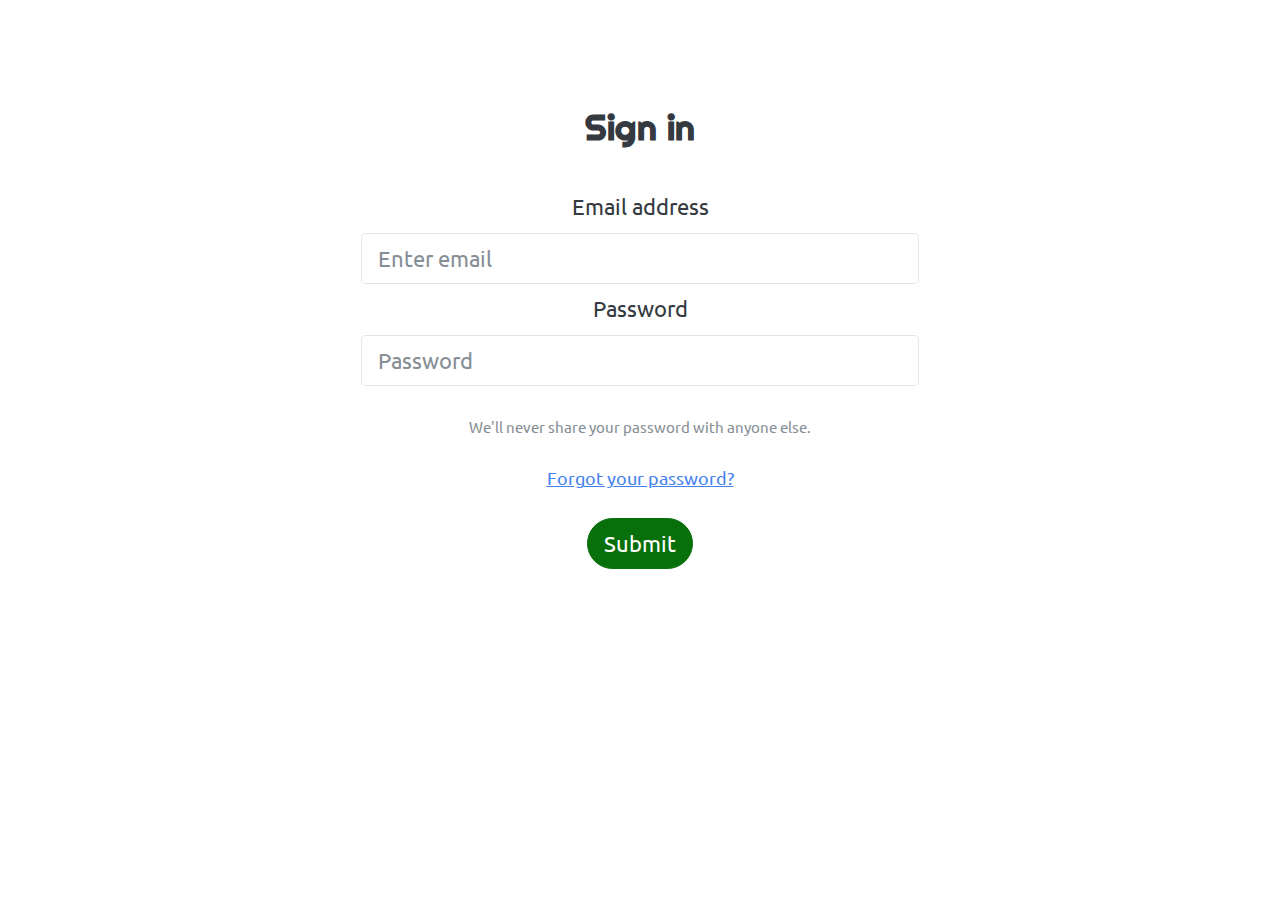
==== authentification_form.html @ 0c86113e "Adding fons & auth" ====
<!DOCTYPE html>
<html lang="en">
<head>
    <meta charset="UTF-8">
    <meta http-equiv="X-UA-Compatible" content="IE=edge">
    <meta name="viewport" content="width=device-width, initial-scale=1.0">
    <link rel="stylesheet" href="style.css">
    <link href="https://fonts.googleapis.com/css2?family=Righteous&family=Ubuntu:ital,wght@0,300;0,400;0,500;0,700;1,300;1,400;1,500;1,700&display=swap" rel="stylesheet">
    <title>Authentification form</title>
</head>
<body>
    <div class="container h-100 text-center">
        <form class="w-50 mx-auto"><br><br><br><br>
        <h2>Sign in</h2><br>
          <fieldset>
            <div class="form-group">
              <label for="exampleInputEmail1" class="form-control-lg">Email address</label>
              <input type="email" class="form-control form-control-lg" id="exampleInputEmail1" aria-describedby="emailHelp" placeholder="Enter email">
            </div>
            <div class="form-group">
              <label for="exampleInputPassword1" class="form-control-lg">Password</label>
              <input type="password" class="form-control form-control-lg" id="exampleInputPassword1" placeholder="Password">
            </br>
              <small id="emailHelp" class="form-text text-muted">We'll never share your password with anyone else.</small>
            </div>
        </br>
            <div class="form-group">
              <a href="#!">Forgot your password?</a>
            </div>
        </br>
            <div class="form-group">
            <button type="submit" class="btn btn-success btn-lg">Submit</button>
            </div>
          </fieldset>
        </form>
      </div>
      <script src="https://code.jquery.com/jquery-3.5.1.slim.min.js" integrity="sha384-DfXdz2htPH0lsSSs5nCTpuj/zy4C+OGpamoFVy38MVBnE+IbbVYUew+OrCXaRkfj" crossorigin="anonymous"></script>
      <script src="https://cdn.jsdelivr.net/npm/bootstrap@4.5.3/dist/js/bootstrap.bundle.min.js" integrity="sha384-ho+j7jyWK8fNQe+A12Hb8AhRq26LrZ/JpcUGGOn+Y7RsweNrtN/tE3MoK7ZeZDyx" crossorigin="anonymous"></script>  
</body>
</html>
---- style.css ----
/* Missing : navbar-light + collapse + nav-navbar + mr-auto +  */

/************************/
/* 	    COULEURS        */
/************************/

.primary {
	background-color: #ffc914;
}

.text-primary {
  color: #ffc914;	
}

.secondary {
	background-color: #227C9D;
}

.text-secondary {
  color: #227C9D;	
}

.darkest {
	background-color: #121420;
}

.text-darkest {
  color: #121420;	
}

.dark {
	background-color: #1b2432;
}

.text-dark {
  color: #1b2432;	
}

.light {
	background-color: #c1a5a9;
}

.text-light {
  color: #c1a5a9;	
}


  /* ************************* NAVBAR *****************************/
/*!
 * Bootswatch v5.0.1
 * Homepage: https://bootswatch.com
 * Copyright 2012-2021 Thomas Park
 * Licensed under MIT
 * Based on Bootstrap
*/
/*!
 * Bootstrap v5.0.1 (https://getbootstrap.com/)
 * Copyright 2011-2021 The Bootstrap Authors
 * Copyright 2011-2021 Twitter, Inc.
 * Licensed under MIT (https://github.com/twbs/bootstrap/blob/main/LICENSE)
 */
 :root {
    --bs-blue: #4582ec;
    --bs-indigo: #6610f2;
    --bs-purple: #6f42c1;
    --bs-pink: #e83e8c;
    --bs-red: #d9534f;
    --bs-orange: #fd7e14;
    --bs-yellow: #f0ad4e;
    --bs-green: #02b875;
    --bs-teal: #20c997;
    --bs-cyan: #17a2b8;
    --bs-white: #fff;
    --bs-gray: #868e96;
    --bs-gray-dark: #343a40;
    --bs-primary: #4582ec;
    --bs-secondary: #adb5bd;
    --bs-success: #02b875;
    --bs-info: #17a2b8;
    --bs-warning: #f0ad4e;
    --bs-danger: #d9534f;
    --bs-light: #f8f9fa;
    --bs-dark: #343a40;
    --bs-font-sans-serif: -apple-system, BlinkMacSystemFont, "Segoe UI", Roboto, "Helvetica Neue", Arial, "Noto Sans", sans-serif, "Apple Color Emoji", "Segoe UI Emoji", "Segoe UI Symbol", "Noto Color Emoji";
    --bs-font-monospace: SFMono-Regular, Menlo, Monaco, Consolas, "Liberation Mono", "Courier New", monospace;
    --bs-gradient: linear-gradient(180deg, rgba(255, 255, 255, 0.15), rgba(255, 255, 255, 0));
  }
  
  *,
  *::before,
  *::after {
    box-sizing: border-box;
  }
  
  @media (prefers-reduced-motion: no-preference) {
    :root {
      scroll-behavior: smooth;
    }
  }
  
  body {
    margin: 0;
    font-family: 'Ubuntu', sans-serif;
    font-size: 1.1rem;
    font-weight: 400;
    line-height: 1.5;
    color: #343a40;
    background-color: #fff;
    -webkit-text-size-adjust: 100%;
    -webkit-tap-highlight-color: rgba(0, 0, 0, 0);
  }
  
  hr {
    margin: 1rem 0;
    color: inherit;
    background-color: currentColor;
    border: 0;
    opacity: 0.25;
  }
  
  hr:not([size]) {
    height: 1px;
  }
  
  h1, .h1, h2, .h2, h3, .h3, h4, .h4, h5, .h5, h6, .h6 {
    font-family: 'Righteous', cursive;
    margin-top: 0;
    margin-bottom: 0.5rem;
    font-weight: 700;
    line-height: 1.2;
  }
  
  h1, .h1 {
    font-family: 'Righteous', cursive;
    font-size: calc(1.4rem + 1.8vw);
  }
  
  @media (min-width: 1200px) {
    h1, .h1 {
      font-family: 'Righteous', cursive;
      font-size: 2.75rem;
    }
  }
  
  h2, .h2 {
    font-family: 'Righteous', cursive;
    font-size: calc(1.345rem + 1.14vw);
  }
  
  @media (min-width: 1200px) {
    h2, .h2 {
      font-family: 'Righteous', cursive;
      font-size: 2.2rem;
    }
  }
  
  h3, .h3 {
    font-family: 'Righteous', cursive;
    font-size: calc(1.3175rem + 0.81vw);
  }
  
  @media (min-width: 1200px) {
    h3, .h3 {
      font-family: 'Righteous', cursive;
      font-size: 1.925rem;
    }
  }
  
  h4, .h4 {
    font-family: 'Righteous', cursive;  
    font-size: calc(1.29rem + 0.48vw);
  }
  
  @media (min-width: 1200px) {
    h4, .h4 {
      font-family: 'Righteous', cursive;  
      font-size: 1.65rem;
    }
  }
  
  h5, .h5 {
    font-family: 'Righteous', cursive;
    font-size: calc(1.2625rem + 0.15vw);
  }
  
  @media (min-width: 1200px) {
    h5, .h5 {
      font-family: 'Righteous', cursive;
      font-size: 1.375rem;
    }
  }
  
  h6, .h6 {
    font-family: 'Righteous', cursive;
    font-size: 1.1rem;
  }
  
  p {
    margin-top: 0;
    margin-bottom: 1rem;
  }
  
  abbr[title],
  abbr[data-bs-original-title] {
    -webkit-text-decoration: underline dotted;
    text-decoration: underline dotted;
    cursor: help;
    -webkit-text-decoration-skip-ink: none;
    text-decoration-skip-ink: none;
  }
  
  address {
    margin-bottom: 1rem;
    font-style: normal;
    line-height: inherit;
  }
  
  ol,
  ul {
    padding-left: 2rem;
  }
  
  ol,
  ul,
  dl {
    margin-top: 0;
    margin-bottom: 1rem;
  }
  
  ol ol,
  ul ul,
  ol ul,
  ul ol {
    margin-bottom: 0;
  }
  
  dt {
    font-weight: 700;
  }
  
  dd {
    margin-bottom: .5rem;
    margin-left: 0;
  }
  
  blockquote {
    margin: 0 0 1rem;
  }
  
  b,
  strong {
    font-weight: bolder;
  }
  
  small, .small {
    font-size: 0.875em;
  }
  
  mark, .mark {
    padding: 0.2em;
    background-color: #fcf8e3;
  }
  
  sub,
  sup {
    position: relative;
    font-size: 0.75em;
    line-height: 0;
    vertical-align: baseline;
  }
  
  sub {
    bottom: -.25em;
  }
  
  sup {
    top: -.5em;
  }
  
  a {
    color: #4582ec;
    text-decoration: underline;
  }
  
  a:hover {
    color: #3768bd;
  }
  
  a:not([href]):not([class]), a:not([href]):not([class]):hover {
    color: inherit;
    text-decoration: none;
  }
  
  pre,
  code,
  kbd,
  samp {
    font-family: 'Ubuntu', sans-serif;
    font-size: 1em;
    direction: ltr /* rtl:ignore */;
    unicode-bidi: bidi-override;
  }
  
  pre {
    display: block;
    margin-top: 0;
    margin-bottom: 1rem;
    overflow: auto;
    font-size: 0.875em;
  }
  
  pre code {
    font-size: inherit;
    color: inherit;
    word-break: normal;
  }
  
  code {
    font-size: 0.875em;
    color: #e83e8c;
    word-wrap: break-word;
  }
  
  a > code {
    color: inherit;
  }
  
  kbd {
    padding: 0.2rem 0.4rem;
    font-size: 0.875em;
    color: #fff;
    background-color: #212529;
    border-radius: 0.2rem;
  }
  
  kbd kbd {
    padding: 0;
    font-size: 1em;
    font-weight: 700;
  }
  
  figure {
    margin: 0 0 1rem;
  }
  
  img,
  svg {
    vertical-align: middle;
  }
  
  table {
    caption-side: bottom;
    border-collapse: collapse;
  }
  
  caption {
    padding-top: 0.5rem;
    padding-bottom: 0.5rem;
    color: #868e96;
    text-align: left;
  }
  
  th {
    text-align: inherit;
    text-align: -webkit-match-parent;
  }
  
  thead,
  tbody,
  tfoot,
  tr,
  td,
  th {
    border-color: inherit;
    border-style: solid;
    border-width: 0;
  }
  
  label {
    display: inline-block;
  }
  
  button {
    border-radius: 0;
  }
  
  button:focus:not(:focus-visible) {
    outline: 0;
  }
  
  input,
  button,
  select,
  optgroup,
  textarea {
    margin: 0;
    font-family: inherit;
    font-size: inherit;
    line-height: inherit;
  }
  
  button,
  select {
    text-transform: none;
  }
  
  [role="button"] {
    cursor: pointer;
  }
  
  select {
    word-wrap: normal;
  }
  
  select:disabled {
    opacity: 1;
  }
  
  [list]::-webkit-calendar-picker-indicator {
    display: none;
  }
  
  button,
  [type="button"],
  [type="reset"],
  [type="submit"] {
    -webkit-appearance: button;
  }
  
  button:not(:disabled),
  [type="button"]:not(:disabled),
  [type="reset"]:not(:disabled),
  [type="submit"]:not(:disabled) {
    cursor: pointer;
  }
  
  ::-moz-focus-inner {
    padding: 0;
    border-style: none;
  }
  
  textarea {
    resize: vertical;
  }
  
  fieldset {
    min-width: 0;
    padding: 0;
    margin: 0;
    border: 0;
  }
  
  legend {
    float: left;
    width: 100%;
    padding: 0;
    margin-bottom: 0.5rem;
    font-size: calc(1.275rem + 0.3vw);
    line-height: inherit;
  }
  
  @media (min-width: 1200px) {
    legend {
      font-size: 1.5rem;
    }
  }
  
  legend + * {
    clear: left;
  }
  
  ::-webkit-datetime-edit-fields-wrapper,
  ::-webkit-datetime-edit-text,
  ::-webkit-datetime-edit-minute,
  ::-webkit-datetime-edit-hour-field,
  ::-webkit-datetime-edit-day-field,
  ::-webkit-datetime-edit-month-field,
  ::-webkit-datetime-edit-year-field {
    padding: 0;
  }
  
  ::-webkit-inner-spin-button {
    height: auto;
  }
  
  [type="search"] {
    outline-offset: -2px;
    -webkit-appearance: textfield;
  }
  
  /* rtl:raw:
  [type="tel"],
  [type="url"],
  [type="email"],
  [type="number"] {
    direction: ltr;
  }
  */
  ::-webkit-search-decoration {
    -webkit-appearance: none;
  }
  
  ::-webkit-color-swatch-wrapper {
    padding: 0;
  }
  
  ::file-selector-button {
    font: inherit;
  }
  
  ::-webkit-file-upload-button {
    font: inherit;
    -webkit-appearance: button;
  }
  
  output {
    display: inline-block;
  }
  
  iframe {
    border: 0;
  }
  
  summary {
    display: list-item;
    cursor: pointer;
  }
  
  progress {
    vertical-align: baseline;
  }
  
  [hidden] {
    display: none !important;
  }
  
  .lead {
    font-size: calc(1.2625rem + 0.15vw);
    font-weight: 300;
  }
  
  @media (min-width: 1200px) {
    .lead {
      font-size: 1.375rem;
    }
  }
  
  .display-1 {
    font-size: calc(1.625rem + 4.5vw);
    font-weight: 300;
    line-height: 1.2;
  }
  
  @media (min-width: 1200px) {
    .display-1 {
      font-size: 5rem;
    }
  }
  
  .display-2 {
    font-size: calc(1.575rem + 3.9vw);
    font-weight: 300;
    line-height: 1.2;
  }
  
  @media (min-width: 1200px) {
    .display-2 {
      font-size: 4.5rem;
    }
  }
  
  .display-3 {
    font-size: calc(1.525rem + 3.3vw);
    font-weight: 300;
    line-height: 1.2;
  }
  
  @media (min-width: 1200px) {
    .display-3 {
      font-size: 4rem;
    }
  }
  
  .display-4 {
    font-size: calc(1.475rem + 2.7vw);
    font-weight: 300;
    line-height: 1.2;
  }
  
  @media (min-width: 1200px) {
    .display-4 {
      font-size: 3.5rem;
    }
  }
  
  .display-5 {
    font-size: calc(1.425rem + 2.1vw);
    font-weight: 300;
    line-height: 1.2;
  }
  
  @media (min-width: 1200px) {
    .display-5 {
      font-size: 3rem;
    }
  }
  
  .display-6 {
    font-size: calc(1.375rem + 1.5vw);
    font-weight: 300;
    line-height: 1.2;
  }
  
  @media (min-width: 1200px) {
    .display-6 {
      font-size: 2.5rem;
    }
  }
  
  .list-unstyled {
    padding-left: 0;
    list-style: none;
  }
  
  .list-inline {
    padding-left: 0;
    list-style: none;
  }
  
  .list-inline-item {
    display: inline-block;
  }
  
  .list-inline-item:not(:last-child) {
    margin-right: 0.5rem;
  }
  
  .initialism {
    font-size: 0.875em;
    text-transform: uppercase;
  }
  
  .blockquote {
    margin-bottom: 1rem;
    font-size: calc(1.2625rem + 0.15vw);
  }
  
  @media (min-width: 1200px) {
    .blockquote {
      font-size: 1.375rem;
    }
  }
  
  .blockquote > :last-child {
    margin-bottom: 0;
  }
  
  .blockquote-footer {
    margin-top: -1rem;
    margin-bottom: 1rem;
    font-size: 0.875em;
    color: #868e96;
  }
  
  .blockquote-footer::before {
    content: "\2014\00A0";
  }
  
  .img-fluid {
    max-width: 100%;
    height: auto;
  }
  
  .img-thumbnail {
    padding: 0.25rem;
    background-color: #fff;
    border: 1px solid #ddd;
    border-radius: 0.25rem;
    max-width: 100%;
    height: auto;
  }
  
  .figure {
    display: inline-block;
  }
  
  .figure-img {
    margin-bottom: 0.5rem;
    line-height: 1;
  }
  
  .figure-caption {
    font-size: 0.875em;
    color: #868e96;
  }
  
  .container,
  .container-fluid,
  .container-sm,
  .container-md,
  .container-lg,
  .container-xl,
  .container-xxl {
    width: 100%;
    padding-right: var(--bs-gutter-x, 0.75rem);
    padding-left: var(--bs-gutter-x, 0.75rem);
    margin-right: auto;
    margin-left: auto;
  }
  
  @media (min-width: 576px) {
    .container, .container-sm {
      max-width: 540px;
    }
  }
  
  @media (min-width: 768px) {
    .container, .container-sm, .container-md {
      max-width: 720px;
    }
  }
  
  @media (min-width: 992px) {
    .container, .container-sm, .container-md, .container-lg {
      max-width: 960px;
    }
  }
  
  @media (min-width: 1200px) {
    .container, .container-sm, .container-md, .container-lg, .container-xl {
      max-width: 1140px;
    }
  }
  
  @media (min-width: 1400px) {
    .container, .container-sm, .container-md, .container-lg, .container-xl, .container-xxl {
      max-width: 1320px;
    }
  }
  
  .row {
    --bs-gutter-x: 1.5rem;
    --bs-gutter-y: 0;
    display: -ms-flexbox;
    display: flex;
    -ms-flex-wrap: wrap;
    flex-wrap: wrap;
    margin-top: calc(var(--bs-gutter-y) * -1);
    margin-right: calc(var(--bs-gutter-x) / -2);
    margin-left: calc(var(--bs-gutter-x) / -2);
  }
  
  .row > * {
    -ms-flex-negative: 0;
    flex-shrink: 0;
    width: 100%;
    max-width: 100%;
    padding-right: calc(var(--bs-gutter-x) / 2);
    padding-left: calc(var(--bs-gutter-x) / 2);
    margin-top: var(--bs-gutter-y);
  }
  
  .col {
    -ms-flex: 1 0 0%;
    flex: 1 0 0%;
  }
  
  .row-cols-auto > * {
    -ms-flex: 0 0 auto;
    flex: 0 0 auto;
    width: auto;
  }
  
  .row-cols-1 > * {
    -ms-flex: 0 0 auto;
    flex: 0 0 auto;
    width: 100%;
  }
  
  .row-cols-2 > * {
    -ms-flex: 0 0 auto;
    flex: 0 0 auto;
    width: 50%;
  }
  
  .row-cols-3 > * {
    -ms-flex: 0 0 auto;
    flex: 0 0 auto;
    width: 33.333333%;
  }
  
  .row-cols-4 > * {
    -ms-flex: 0 0 auto;
    flex: 0 0 auto;
    width: 25%;
  }
  
  .row-cols-5 > * {
    -ms-flex: 0 0 auto;
    flex: 0 0 auto;
    width: 20%;
  }
  
  .row-cols-6 > * {
    -ms-flex: 0 0 auto;
    flex: 0 0 auto;
    width: 16.666667%;
  }
  
  .col-auto {
    -ms-flex: 0 0 auto;
    flex: 0 0 auto;
    width: auto;
  }
  
  .col-1 {
    -ms-flex: 0 0 auto;
    flex: 0 0 auto;
    width: 8.333333%;
  }
  
  .col-2 {
    -ms-flex: 0 0 auto;
    flex: 0 0 auto;
    width: 16.666667%;
  }
  
  .col-3 {
    -ms-flex: 0 0 auto;
    flex: 0 0 auto;
    width: 25%;
  }
  
  .col-4 {
    -ms-flex: 0 0 auto;
    flex: 0 0 auto;
    width: 33.333333%;
  }
  
  .col-5 {
    -ms-flex: 0 0 auto;
    flex: 0 0 auto;
    width: 41.666667%;
  }
  
  .col-6 {
    -ms-flex: 0 0 auto;
    flex: 0 0 auto;
    width: 50%;
  }
  
  .col-7 {
    -ms-flex: 0 0 auto;
    flex: 0 0 auto;
    width: 58.333333%;
  }
  
  .col-8 {
    -ms-flex: 0 0 auto;
    flex: 0 0 auto;
    width: 66.666667%;
  }
  
  .col-9 {
    -ms-flex: 0 0 auto;
    flex: 0 0 auto;
    width: 75%;
  }
  
  .col-10 {
    -ms-flex: 0 0 auto;
    flex: 0 0 auto;
    width: 83.333333%;
  }
  
  .col-11 {
    -ms-flex: 0 0 auto;
    flex: 0 0 auto;
    width: 91.666667%;
  }
  
  .col-12 {
    -ms-flex: 0 0 auto;
    flex: 0 0 auto;
    width: 100%;
  }
  
  .offset-1 {
    margin-left: 8.333333%;
  }
  
  .offset-2 {
    margin-left: 16.666667%;
  }
  
  .offset-3 {
    margin-left: 25%;
  }
  
  .offset-4 {
    margin-left: 33.333333%;
  }
  
  .offset-5 {
    margin-left: 41.666667%;
  }
  
  .offset-6 {
    margin-left: 50%;
  }
  
  .offset-7 {
    margin-left: 58.333333%;
  }
  
  .offset-8 {
    margin-left: 66.666667%;
  }
  
  .offset-9 {
    margin-left: 75%;
  }
  
  .offset-10 {
    margin-left: 83.333333%;
  }
  
  .offset-11 {
    margin-left: 91.666667%;
  }
  
  .g-0,
  .gx-0 {
    --bs-gutter-x: 0;
  }
  
  .g-0,
  .gy-0 {
    --bs-gutter-y: 0;
  }
  
  .g-1,
  .gx-1 {
    --bs-gutter-x: 0.25rem;
  }
  
  .g-1,
  .gy-1 {
    --bs-gutter-y: 0.25rem;
  }
  
  .g-2,
  .gx-2 {
    --bs-gutter-x: 0.5rem;
  }
  
  .g-2,
  .gy-2 {
    --bs-gutter-y: 0.5rem;
  }
  
  .g-3,
  .gx-3 {
    --bs-gutter-x: 1rem;
  }
  
  .g-3,
  .gy-3 {
    --bs-gutter-y: 1rem;
  }
  
  .g-4,
  .gx-4 {
    --bs-gutter-x: 1.5rem;
  }
  
  .g-4,
  .gy-4 {
    --bs-gutter-y: 1.5rem;
  }
  
  .g-5,
  .gx-5 {
    --bs-gutter-x: 3rem;
  }
  
  .g-5,
  .gy-5 {
    --bs-gutter-y: 3rem;
  }
  
  @media (min-width: 576px) {
    .col-sm {
      -ms-flex: 1 0 0%;
      flex: 1 0 0%;
    }
    .row-cols-sm-auto > * {
      -ms-flex: 0 0 auto;
      flex: 0 0 auto;
      width: auto;
    }
    .row-cols-sm-1 > * {
      -ms-flex: 0 0 auto;
      flex: 0 0 auto;
      width: 100%;
    }
    .row-cols-sm-2 > * {
      -ms-flex: 0 0 auto;
      flex: 0 0 auto;
      width: 50%;
    }
    .row-cols-sm-3 > * {
      -ms-flex: 0 0 auto;
      flex: 0 0 auto;
      width: 33.333333%;
    }
    .row-cols-sm-4 > * {
      -ms-flex: 0 0 auto;
      flex: 0 0 auto;
      width: 25%;
    }
    .row-cols-sm-5 > * {
      -ms-flex: 0 0 auto;
      flex: 0 0 auto;
      width: 20%;
    }
    .row-cols-sm-6 > * {
      -ms-flex: 0 0 auto;
      flex: 0 0 auto;
      width: 16.666667%;
    }
    .col-sm-auto {
      -ms-flex: 0 0 auto;
      flex: 0 0 auto;
      width: auto;
    }
    .col-sm-1 {
      -ms-flex: 0 0 auto;
      flex: 0 0 auto;
      width: 8.333333%;
    }
    .col-sm-2 {
      -ms-flex: 0 0 auto;
      flex: 0 0 auto;
      width: 16.666667%;
    }
    .col-sm-3 {
      -ms-flex: 0 0 auto;
      flex: 0 0 auto;
      width: 25%;
    }
    .col-sm-4 {
      -ms-flex: 0 0 auto;
      flex: 0 0 auto;
      width: 33.333333%;
    }
    .col-sm-5 {
      -ms-flex: 0 0 auto;
      flex: 0 0 auto;
      width: 41.666667%;
    }
    .col-sm-6 {
      -ms-flex: 0 0 auto;
      flex: 0 0 auto;
      width: 50%;
    }
    .col-sm-7 {
      -ms-flex: 0 0 auto;
      flex: 0 0 auto;
      width: 58.333333%;
    }
    .col-sm-8 {
      -ms-flex: 0 0 auto;
      flex: 0 0 auto;
      width: 66.666667%;
    }
    .col-sm-9 {
      -ms-flex: 0 0 auto;
      flex: 0 0 auto;
      width: 75%;
    }
    .col-sm-10 {
      -ms-flex: 0 0 auto;
      flex: 0 0 auto;
      width: 83.333333%;
    }
    .col-sm-11 {
      -ms-flex: 0 0 auto;
      flex: 0 0 auto;
      width: 91.666667%;
    }
    .col-sm-12 {
      -ms-flex: 0 0 auto;
      flex: 0 0 auto;
      width: 100%;
    }
    .offset-sm-0 {
      margin-left: 0;
    }
    .offset-sm-1 {
      margin-left: 8.333333%;
    }
    .offset-sm-2 {
      margin-left: 16.666667%;
    }
    .offset-sm-3 {
      margin-left: 25%;
    }
    .offset-sm-4 {
      margin-left: 33.333333%;
    }
    .offset-sm-5 {
      margin-left: 41.666667%;
    }
    .offset-sm-6 {
      margin-left: 50%;
    }
    .offset-sm-7 {
      margin-left: 58.333333%;
    }
    .offset-sm-8 {
      margin-left: 66.666667%;
    }
    .offset-sm-9 {
      margin-left: 75%;
    }
    .offset-sm-10 {
      margin-left: 83.333333%;
    }
    .offset-sm-11 {
      margin-left: 91.666667%;
    }
    .g-sm-0,
    .gx-sm-0 {
      --bs-gutter-x: 0;
    }
    .g-sm-0,
    .gy-sm-0 {
      --bs-gutter-y: 0;
    }
    .g-sm-1,
    .gx-sm-1 {
      --bs-gutter-x: 0.25rem;
    }
    .g-sm-1,
    .gy-sm-1 {
      --bs-gutter-y: 0.25rem;
    }
    .g-sm-2,
    .gx-sm-2 {
      --bs-gutter-x: 0.5rem;
    }
    .g-sm-2,
    .gy-sm-2 {
      --bs-gutter-y: 0.5rem;
    }
    .g-sm-3,
    .gx-sm-3 {
      --bs-gutter-x: 1rem;
    }
    .g-sm-3,
    .gy-sm-3 {
      --bs-gutter-y: 1rem;
    }
    .g-sm-4,
    .gx-sm-4 {
      --bs-gutter-x: 1.5rem;
    }
    .g-sm-4,
    .gy-sm-4 {
      --bs-gutter-y: 1.5rem;
    }
    .g-sm-5,
    .gx-sm-5 {
      --bs-gutter-x: 3rem;
    }
    .g-sm-5,
    .gy-sm-5 {
      --bs-gutter-y: 3rem;
    }
  }
  
  @media (min-width: 768px) {
    .col-md {
      -ms-flex: 1 0 0%;
      flex: 1 0 0%;
    }
    .row-cols-md-auto > * {
      -ms-flex: 0 0 auto;
      flex: 0 0 auto;
      width: auto;
    }
    .row-cols-md-1 > * {
      -ms-flex: 0 0 auto;
      flex: 0 0 auto;
      width: 100%;
    }
    .row-cols-md-2 > * {
      -ms-flex: 0 0 auto;
      flex: 0 0 auto;
      width: 50%;
    }
    .row-cols-md-3 > * {
      -ms-flex: 0 0 auto;
      flex: 0 0 auto;
      width: 33.333333%;
    }
    .row-cols-md-4 > * {
      -ms-flex: 0 0 auto;
      flex: 0 0 auto;
      width: 25%;
    }
    .row-cols-md-5 > * {
      -ms-flex: 0 0 auto;
      flex: 0 0 auto;
      width: 20%;
    }
    .row-cols-md-6 > * {
      -ms-flex: 0 0 auto;
      flex: 0 0 auto;
      width: 16.666667%;
    }
    .col-md-auto {
      -ms-flex: 0 0 auto;
      flex: 0 0 auto;
      width: auto;
    }
    .col-md-1 {
      -ms-flex: 0 0 auto;
      flex: 0 0 auto;
      width: 8.333333%;
    }
    .col-md-2 {
      -ms-flex: 0 0 auto;
      flex: 0 0 auto;
      width: 16.666667%;
    }
    .col-md-3 {
      -ms-flex: 0 0 auto;
      flex: 0 0 auto;
      width: 25%;
    }
    .col-md-4 {
      -ms-flex: 0 0 auto;
      flex: 0 0 auto;
      width: 33.333333%;
    }
    .col-md-5 {
      -ms-flex: 0 0 auto;
      flex: 0 0 auto;
      width: 41.666667%;
    }
    .col-md-6 {
      -ms-flex: 0 0 auto;
      flex: 0 0 auto;
      width: 50%;
    }
    .col-md-7 {
      -ms-flex: 0 0 auto;
      flex: 0 0 auto;
      width: 58.333333%;
    }
    .col-md-8 {
      -ms-flex: 0 0 auto;
      flex: 0 0 auto;
      width: 66.666667%;
    }
    .col-md-9 {
      -ms-flex: 0 0 auto;
      flex: 0 0 auto;
      width: 75%;
    }
    .col-md-10 {
      -ms-flex: 0 0 auto;
      flex: 0 0 auto;
      width: 83.333333%;
    }
    .col-md-11 {
      -ms-flex: 0 0 auto;
      flex: 0 0 auto;
      width: 91.666667%;
    }
    .col-md-12 {
      -ms-flex: 0 0 auto;
      flex: 0 0 auto;
      width: 100%;
    }
    .offset-md-0 {
      margin-left: 0;
    }
    .offset-md-1 {
      margin-left: 8.333333%;
    }
    .offset-md-2 {
      margin-left: 16.666667%;
    }
    .offset-md-3 {
      margin-left: 25%;
    }
    .offset-md-4 {
      margin-left: 33.333333%;
    }
    .offset-md-5 {
      margin-left: 41.666667%;
    }
    .offset-md-6 {
      margin-left: 50%;
    }
    .offset-md-7 {
      margin-left: 58.333333%;
    }
    .offset-md-8 {
      margin-left: 66.666667%;
    }
    .offset-md-9 {
      margin-left: 75%;
    }
    .offset-md-10 {
      margin-left: 83.333333%;
    }
    .offset-md-11 {
      margin-left: 91.666667%;
    }
    .g-md-0,
    .gx-md-0 {
      --bs-gutter-x: 0;
    }
    .g-md-0,
    .gy-md-0 {
      --bs-gutter-y: 0;
    }
    .g-md-1,
    .gx-md-1 {
      --bs-gutter-x: 0.25rem;
    }
    .g-md-1,
    .gy-md-1 {
      --bs-gutter-y: 0.25rem;
    }
    .g-md-2,
    .gx-md-2 {
      --bs-gutter-x: 0.5rem;
    }
    .g-md-2,
    .gy-md-2 {
      --bs-gutter-y: 0.5rem;
    }
    .g-md-3,
    .gx-md-3 {
      --bs-gutter-x: 1rem;
    }
    .g-md-3,
    .gy-md-3 {
      --bs-gutter-y: 1rem;
    }
    .g-md-4,
    .gx-md-4 {
      --bs-gutter-x: 1.5rem;
    }
    .g-md-4,
    .gy-md-4 {
      --bs-gutter-y: 1.5rem;
    }
    .g-md-5,
    .gx-md-5 {
      --bs-gutter-x: 3rem;
    }
    .g-md-5,
    .gy-md-5 {
      --bs-gutter-y: 3rem;
    }
  }
  
  @media (min-width: 992px) {
    .col-lg {
      -ms-flex: 1 0 0%;
      flex: 1 0 0%;
    }
    .row-cols-lg-auto > * {
      -ms-flex: 0 0 auto;
      flex: 0 0 auto;
      width: auto;
    }
    .row-cols-lg-1 > * {
      -ms-flex: 0 0 auto;
      flex: 0 0 auto;
      width: 100%;
    }
    .row-cols-lg-2 > * {
      -ms-flex: 0 0 auto;
      flex: 0 0 auto;
      width: 50%;
    }
    .row-cols-lg-3 > * {
      -ms-flex: 0 0 auto;
      flex: 0 0 auto;
      width: 33.333333%;
    }
    .row-cols-lg-4 > * {
      -ms-flex: 0 0 auto;
      flex: 0 0 auto;
      width: 25%;
    }
    .row-cols-lg-5 > * {
      -ms-flex: 0 0 auto;
      flex: 0 0 auto;
      width: 20%;
    }
    .row-cols-lg-6 > * {
      -ms-flex: 0 0 auto;
      flex: 0 0 auto;
      width: 16.666667%;
    }
    .col-lg-auto {
      -ms-flex: 0 0 auto;
      flex: 0 0 auto;
      width: auto;
    }
    .col-lg-1 {
      -ms-flex: 0 0 auto;
      flex: 0 0 auto;
      width: 8.333333%;
    }
    .col-lg-2 {
      -ms-flex: 0 0 auto;
      flex: 0 0 auto;
      width: 16.666667%;
    }
    .col-lg-3 {
      -ms-flex: 0 0 auto;
      flex: 0 0 auto;
      width: 25%;
    }
    .col-lg-4 {
      -ms-flex: 0 0 auto;
      flex: 0 0 auto;
      width: 33.333333%;
    }
    .col-lg-5 {
      -ms-flex: 0 0 auto;
      flex: 0 0 auto;
      width: 41.666667%;
    }
    .col-lg-6 {
      -ms-flex: 0 0 auto;
      flex: 0 0 auto;
      width: 50%;
    }
    .col-lg-7 {
      -ms-flex: 0 0 auto;
      flex: 0 0 auto;
      width: 58.333333%;
    }
    .col-lg-8 {
      -ms-flex: 0 0 auto;
      flex: 0 0 auto;
      width: 66.666667%;
    }
    .col-lg-9 {
      -ms-flex: 0 0 auto;
      flex: 0 0 auto;
      width: 75%;
    }
    .col-lg-10 {
      -ms-flex: 0 0 auto;
      flex: 0 0 auto;
      width: 83.333333%;
    }
    .col-lg-11 {
      -ms-flex: 0 0 auto;
      flex: 0 0 auto;
      width: 91.666667%;
    }
    .col-lg-12 {
      -ms-flex: 0 0 auto;
      flex: 0 0 auto;
      width: 100%;
    }
    .offset-lg-0 {
      margin-left: 0;
    }
    .offset-lg-1 {
      margin-left: 8.333333%;
    }
    .offset-lg-2 {
      margin-left: 16.666667%;
    }
    .offset-lg-3 {
      margin-left: 25%;
    }
    .offset-lg-4 {
      margin-left: 33.333333%;
    }
    .offset-lg-5 {
      margin-left: 41.666667%;
    }
    .offset-lg-6 {
      margin-left: 50%;
    }
    .offset-lg-7 {
      margin-left: 58.333333%;
    }
    .offset-lg-8 {
      margin-left: 66.666667%;
    }
    .offset-lg-9 {
      margin-left: 75%;
    }
    .offset-lg-10 {
      margin-left: 83.333333%;
    }
    .offset-lg-11 {
      margin-left: 91.666667%;
    }
    .g-lg-0,
    .gx-lg-0 {
      --bs-gutter-x: 0;
    }
    .g-lg-0,
    .gy-lg-0 {
      --bs-gutter-y: 0;
    }
    .g-lg-1,
    .gx-lg-1 {
      --bs-gutter-x: 0.25rem;
    }
    .g-lg-1,
    .gy-lg-1 {
      --bs-gutter-y: 0.25rem;
    }
    .g-lg-2,
    .gx-lg-2 {
      --bs-gutter-x: 0.5rem;
    }
    .g-lg-2,
    .gy-lg-2 {
      --bs-gutter-y: 0.5rem;
    }
    .g-lg-3,
    .gx-lg-3 {
      --bs-gutter-x: 1rem;
    }
    .g-lg-3,
    .gy-lg-3 {
      --bs-gutter-y: 1rem;
    }
    .g-lg-4,
    .gx-lg-4 {
      --bs-gutter-x: 1.5rem;
    }
    .g-lg-4,
    .gy-lg-4 {
      --bs-gutter-y: 1.5rem;
    }
    .g-lg-5,
    .gx-lg-5 {
      --bs-gutter-x: 3rem;
    }
    .g-lg-5,
    .gy-lg-5 {
      --bs-gutter-y: 3rem;
    }
  }
  
  @media (min-width: 1200px) {
    .col-xl {
      -ms-flex: 1 0 0%;
      flex: 1 0 0%;
    }
    .row-cols-xl-auto > * {
      -ms-flex: 0 0 auto;
      flex: 0 0 auto;
      width: auto;
    }
    .row-cols-xl-1 > * {
      -ms-flex: 0 0 auto;
      flex: 0 0 auto;
      width: 100%;
    }
    .row-cols-xl-2 > * {
      -ms-flex: 0 0 auto;
      flex: 0 0 auto;
      width: 50%;
    }
    .row-cols-xl-3 > * {
      -ms-flex: 0 0 auto;
      flex: 0 0 auto;
      width: 33.333333%;
    }
    .row-cols-xl-4 > * {
      -ms-flex: 0 0 auto;
      flex: 0 0 auto;
      width: 25%;
    }
    .row-cols-xl-5 > * {
      -ms-flex: 0 0 auto;
      flex: 0 0 auto;
      width: 20%;
    }
    .row-cols-xl-6 > * {
      -ms-flex: 0 0 auto;
      flex: 0 0 auto;
      width: 16.666667%;
    }
    .col-xl-auto {
      -ms-flex: 0 0 auto;
      flex: 0 0 auto;
      width: auto;
    }
    .col-xl-1 {
      -ms-flex: 0 0 auto;
      flex: 0 0 auto;
      width: 8.333333%;
    }
    .col-xl-2 {
      -ms-flex: 0 0 auto;
      flex: 0 0 auto;
      width: 16.666667%;
    }
    .col-xl-3 {
      -ms-flex: 0 0 auto;
      flex: 0 0 auto;
      width: 25%;
    }
    .col-xl-4 {
      -ms-flex: 0 0 auto;
      flex: 0 0 auto;
      width: 33.333333%;
    }
    .col-xl-5 {
      -ms-flex: 0 0 auto;
      flex: 0 0 auto;
      width: 41.666667%;
    }
    .col-xl-6 {
      -ms-flex: 0 0 auto;
      flex: 0 0 auto;
      width: 50%;
    }
    .col-xl-7 {
      -ms-flex: 0 0 auto;
      flex: 0 0 auto;
      width: 58.333333%;
    }
    .col-xl-8 {
      -ms-flex: 0 0 auto;
      flex: 0 0 auto;
      width: 66.666667%;
    }
    .col-xl-9 {
      -ms-flex: 0 0 auto;
      flex: 0 0 auto;
      width: 75%;
    }
    .col-xl-10 {
      -ms-flex: 0 0 auto;
      flex: 0 0 auto;
      width: 83.333333%;
    }
    .col-xl-11 {
      -ms-flex: 0 0 auto;
      flex: 0 0 auto;
      width: 91.666667%;
    }
    .col-xl-12 {
      -ms-flex: 0 0 auto;
      flex: 0 0 auto;
      width: 100%;
    }
    .offset-xl-0 {
      margin-left: 0;
    }
    .offset-xl-1 {
      margin-left: 8.333333%;
    }
    .offset-xl-2 {
      margin-left: 16.666667%;
    }
    .offset-xl-3 {
      margin-left: 25%;
    }
    .offset-xl-4 {
      margin-left: 33.333333%;
    }
    .offset-xl-5 {
      margin-left: 41.666667%;
    }
    .offset-xl-6 {
      margin-left: 50%;
    }
    .offset-xl-7 {
      margin-left: 58.333333%;
    }
    .offset-xl-8 {
      margin-left: 66.666667%;
    }
    .offset-xl-9 {
      margin-left: 75%;
    }
    .offset-xl-10 {
      margin-left: 83.333333%;
    }
    .offset-xl-11 {
      margin-left: 91.666667%;
    }
    .g-xl-0,
    .gx-xl-0 {
      --bs-gutter-x: 0;
    }
    .g-xl-0,
    .gy-xl-0 {
      --bs-gutter-y: 0;
    }
    .g-xl-1,
    .gx-xl-1 {
      --bs-gutter-x: 0.25rem;
    }
    .g-xl-1,
    .gy-xl-1 {
      --bs-gutter-y: 0.25rem;
    }
    .g-xl-2,
    .gx-xl-2 {
      --bs-gutter-x: 0.5rem;
    }
    .g-xl-2,
    .gy-xl-2 {
      --bs-gutter-y: 0.5rem;
    }
    .g-xl-3,
    .gx-xl-3 {
      --bs-gutter-x: 1rem;
    }
    .g-xl-3,
    .gy-xl-3 {
      --bs-gutter-y: 1rem;
    }
    .g-xl-4,
    .gx-xl-4 {
      --bs-gutter-x: 1.5rem;
    }
    .g-xl-4,
    .gy-xl-4 {
      --bs-gutter-y: 1.5rem;
    }
    .g-xl-5,
    .gx-xl-5 {
      --bs-gutter-x: 3rem;
    }
    .g-xl-5,
    .gy-xl-5 {
      --bs-gutter-y: 3rem;
    }
  }
  
  @media (min-width: 1400px) {
    .col-xxl {
      -ms-flex: 1 0 0%;
      flex: 1 0 0%;
    }
    .row-cols-xxl-auto > * {
      -ms-flex: 0 0 auto;
      flex: 0 0 auto;
      width: auto;
    }
    .row-cols-xxl-1 > * {
      -ms-flex: 0 0 auto;
      flex: 0 0 auto;
      width: 100%;
    }
    .row-cols-xxl-2 > * {
      -ms-flex: 0 0 auto;
      flex: 0 0 auto;
      width: 50%;
    }
    .row-cols-xxl-3 > * {
      -ms-flex: 0 0 auto;
      flex: 0 0 auto;
      width: 33.333333%;
    }
    .row-cols-xxl-4 > * {
      -ms-flex: 0 0 auto;
      flex: 0 0 auto;
      width: 25%;
    }
    .row-cols-xxl-5 > * {
      -ms-flex: 0 0 auto;
      flex: 0 0 auto;
      width: 20%;
    }
    .row-cols-xxl-6 > * {
      -ms-flex: 0 0 auto;
      flex: 0 0 auto;
      width: 16.666667%;
    }
    .col-xxl-auto {
      -ms-flex: 0 0 auto;
      flex: 0 0 auto;
      width: auto;
    }
    .col-xxl-1 {
      -ms-flex: 0 0 auto;
      flex: 0 0 auto;
      width: 8.333333%;
    }
    .col-xxl-2 {
      -ms-flex: 0 0 auto;
      flex: 0 0 auto;
      width: 16.666667%;
    }
    .col-xxl-3 {
      -ms-flex: 0 0 auto;
      flex: 0 0 auto;
      width: 25%;
    }
    .col-xxl-4 {
      -ms-flex: 0 0 auto;
      flex: 0 0 auto;
      width: 33.333333%;
    }
    .col-xxl-5 {
      -ms-flex: 0 0 auto;
      flex: 0 0 auto;
      width: 41.666667%;
    }
    .col-xxl-6 {
      -ms-flex: 0 0 auto;
      flex: 0 0 auto;
      width: 50%;
    }
    .col-xxl-7 {
      -ms-flex: 0 0 auto;
      flex: 0 0 auto;
      width: 58.333333%;
    }
    .col-xxl-8 {
      -ms-flex: 0 0 auto;
      flex: 0 0 auto;
      width: 66.666667%;
    }
    .col-xxl-9 {
      -ms-flex: 0 0 auto;
      flex: 0 0 auto;
      width: 75%;
    }
    .col-xxl-10 {
      -ms-flex: 0 0 auto;
      flex: 0 0 auto;
      width: 83.333333%;
    }
    .col-xxl-11 {
      -ms-flex: 0 0 auto;
      flex: 0 0 auto;
      width: 91.666667%;
    }
    .col-xxl-12 {
      -ms-flex: 0 0 auto;
      flex: 0 0 auto;
      width: 100%;
    }
    .offset-xxl-0 {
      margin-left: 0;
    }
    .offset-xxl-1 {
      margin-left: 8.333333%;
    }
    .offset-xxl-2 {
      margin-left: 16.666667%;
    }
    .offset-xxl-3 {
      margin-left: 25%;
    }
    .offset-xxl-4 {
      margin-left: 33.333333%;
    }
    .offset-xxl-5 {
      margin-left: 41.666667%;
    }
    .offset-xxl-6 {
      margin-left: 50%;
    }
    .offset-xxl-7 {
      margin-left: 58.333333%;
    }
    .offset-xxl-8 {
      margin-left: 66.666667%;
    }
    .offset-xxl-9 {
      margin-left: 75%;
    }
    .offset-xxl-10 {
      margin-left: 83.333333%;
    }
    .offset-xxl-11 {
      margin-left: 91.666667%;
    }
    .g-xxl-0,
    .gx-xxl-0 {
      --bs-gutter-x: 0;
    }
    .g-xxl-0,
    .gy-xxl-0 {
      --bs-gutter-y: 0;
    }
    .g-xxl-1,
    .gx-xxl-1 {
      --bs-gutter-x: 0.25rem;
    }
    .g-xxl-1,
    .gy-xxl-1 {
      --bs-gutter-y: 0.25rem;
    }
    .g-xxl-2,
    .gx-xxl-2 {
      --bs-gutter-x: 0.5rem;
    }
    .g-xxl-2,
    .gy-xxl-2 {
      --bs-gutter-y: 0.5rem;
    }
    .g-xxl-3,
    .gx-xxl-3 {
      --bs-gutter-x: 1rem;
    }
    .g-xxl-3,
    .gy-xxl-3 {
      --bs-gutter-y: 1rem;
    }
    .g-xxl-4,
    .gx-xxl-4 {
      --bs-gutter-x: 1.5rem;
    }
    .g-xxl-4,
    .gy-xxl-4 {
      --bs-gutter-y: 1.5rem;
    }
    .g-xxl-5,
    .gx-xxl-5 {
      --bs-gutter-x: 3rem;
    }
    .g-xxl-5,
    .gy-xxl-5 {
      --bs-gutter-y: 3rem;
    }
  }
  
  .table {
    --bs-table-bg: transparent;
    --bs-table-accent-bg: transparent;
    --bs-table-striped-color: #343a40;
    --bs-table-striped-bg: rgba(0, 0, 0, 0.05);
    --bs-table-active-color: #343a40;
    --bs-table-active-bg: rgba(0, 0, 0, 0.1);
    --bs-table-hover-color: #343a40;
    --bs-table-hover-bg: rgba(0, 0, 0, 0.075);
    width: 100%;
    margin-bottom: 1rem;
    color: #343a40;
    vertical-align: top;
    border-color: rgba(0, 0, 0, 0.1);
  }
  
  .table > :not(caption) > * > * {
    padding: 0.5rem 0.5rem;
    background-color: var(--bs-table-bg);
    border-bottom-width: 1px;
    box-shadow: inset 0 0 0 9999px var(--bs-table-accent-bg);
  }
  
  .table > tbody {
    vertical-align: inherit;
  }
  
  .table > thead {
    vertical-align: bottom;
  }
  
  .table > :not(:last-child) > :last-child > * {
    border-bottom-color: currentColor;
  }
  
  .caption-top {
    caption-side: top;
  }
  
  .table-sm > :not(caption) > * > * {
    padding: 0.25rem 0.25rem;
  }
  
  .table-bordered > :not(caption) > * {
    border-width: 1px 0;
  }
  
  .table-bordered > :not(caption) > * > * {
    border-width: 0 1px;
  }
  
  .table-borderless > :not(caption) > * > * {
    border-bottom-width: 0;
  }
  
  .table-striped > tbody > tr:nth-of-type(odd) {
    --bs-table-accent-bg: var(--bs-table-striped-bg);
    color: var(--bs-table-striped-color);
  }
  
  .table-active {
    --bs-table-accent-bg: var(--bs-table-active-bg);
    color: var(--bs-table-active-color);
  }
  
  .table-hover > tbody > tr:hover {
    --bs-table-accent-bg: var(--bs-table-hover-bg);
    color: var(--bs-table-hover-color);
  }
  
  .table-primary {
    --bs-table-bg: #4582ec;
    --bs-table-striped-bg: #4e88ed;
    --bs-table-striped-color: #fff;
    --bs-table-active-bg: #588fee;
    --bs-table-active-color: #fff;
    --bs-table-hover-bg: #538bed;
    --bs-table-hover-color: #fff;
    color: #fff;
    border-color: #588fee;
  }
  
  .table-secondary {
    --bs-table-bg: #adb5bd;
    --bs-table-striped-bg: #b1b9c0;
    --bs-table-striped-color: #fff;
    --bs-table-active-bg: #b5bcc4;
    --bs-table-active-color: #fff;
    --bs-table-hover-bg: #b3bbc2;
    --bs-table-hover-color: #fff;
    color: #fff;
    border-color: #b5bcc4;
  }
  
  .table-success {
    --bs-table-bg: #02b875;
    --bs-table-striped-bg: #0fbc7c;
    --bs-table-striped-color: #fff;
    --bs-table-active-bg: #1bbf83;
    --bs-table-active-color: #fff;
    --bs-table-hover-bg: #15bd7f;
    --bs-table-hover-color: #fff;
    color: #fff;
    border-color: #1bbf83;
  }
  
  .table-info {
    --bs-table-bg: #17a2b8;
    --bs-table-striped-bg: #23a7bc;
    --bs-table-striped-color: #fff;
    --bs-table-active-bg: #2eabbf;
    --bs-table-active-color: #fff;
    --bs-table-hover-bg: #28a9bd;
    --bs-table-hover-color: #fff;
    color: #fff;
    border-color: #2eabbf;
  }
  
  .table-warning {
    --bs-table-bg: #f0ad4e;
    --bs-table-striped-bg: #f1b157;
    --bs-table-striped-color: #fff;
    --bs-table-active-bg: #f2b560;
    --bs-table-active-color: #000;
    --bs-table-hover-bg: #f1b35b;
    --bs-table-hover-color: #fff;
    color: #fff;
    border-color: #f2b560;
  }
  
  .table-danger {
    --bs-table-bg: #d9534f;
    --bs-table-striped-bg: #db5c58;
    --bs-table-striped-color: #fff;
    --bs-table-active-bg: #dd6461;
    --bs-table-active-color: #fff;
    --bs-table-hover-bg: #dc605c;
    --bs-table-hover-color: #fff;
    color: #fff;
    border-color: #dd6461;
  }
  
  .table-light {
    --bs-table-bg: #f8f9fa;
    --bs-table-striped-bg: #ecedee;
    --bs-table-striped-color: #000;
    --bs-table-active-bg: #dfe0e1;
    --bs-table-active-color: #000;
    --bs-table-hover-bg: #e5e6e7;
    --bs-table-hover-color: #000;
    color: #000;
    border-color: #dfe0e1;
  }
  
  .table-dark {
    --bs-table-bg: #343a40;
    --bs-table-striped-bg: #3e444a;
    --bs-table-striped-color: #fff;
    --bs-table-active-bg: #484e53;
    --bs-table-active-color: #fff;
    --bs-table-hover-bg: #43494e;
    --bs-table-hover-color: #fff;
    color: #fff;
    border-color: #484e53;
  }
  
  .table-responsive {
    overflow-x: auto;
    -webkit-overflow-scrolling: touch;
  }
  
  @media (max-width: 575.98px) {
    .table-responsive-sm {
      overflow-x: auto;
      -webkit-overflow-scrolling: touch;
    }
  }
  
  @media (max-width: 767.98px) {
    .table-responsive-md {
      overflow-x: auto;
      -webkit-overflow-scrolling: touch;
    }
  }
  
  @media (max-width: 991.98px) {
    .table-responsive-lg {
      overflow-x: auto;
      -webkit-overflow-scrolling: touch;
    }
  }
  
  @media (max-width: 1199.98px) {
    .table-responsive-xl {
      overflow-x: auto;
      -webkit-overflow-scrolling: touch;
    }
  }
  
  @media (max-width: 1399.98px) {
    .table-responsive-xxl {
      overflow-x: auto;
      -webkit-overflow-scrolling: touch;
    }
  }
  
  .form-label {
    margin-bottom: 0.5rem;
  }
  
  .col-form-label {
    padding-top: calc(0.5rem + 1px);
    padding-bottom: calc(0.5rem + 1px);
    margin-bottom: 0;
    font-size: inherit;
    line-height: 1.5;
  }
  
  .col-form-label-lg {
    padding-top: calc(0.5rem + 1px);
    padding-bottom: calc(0.5rem + 1px);
    font-size: calc(1.2625rem + 0.15vw);
  }
  
  @media (min-width: 1200px) {
    .col-form-label-lg {
      font-size: 1.375rem;
    }
  }
  
  .col-form-label-sm {
    padding-top: calc(0.25rem + 1px);
    padding-bottom: calc(0.25rem + 1px);
    font-size: 0.9625rem;
  }
  
  .form-text {
    margin-top: 0.25rem;
    font-size: 0.875em;
    color: #868e96;
  }
  
  .form-control {
    display: block;
    width: 100%;
    padding: 0.5rem 1.1rem;
    font-size: 1.1rem;
    font-weight: 400;
    line-height: 1.5;
    color: #343a40;
    background-color: #fff;
    background-clip: padding-box;
    border: 1px solid rgba(0, 0, 0, 0.1);
    -webkit-appearance: none;
    -moz-appearance: none;
    appearance: none;
    border-radius: 0.25rem;
    transition: border-color 0.15s ease-in-out, box-shadow 0.15s ease-in-out;
  }
  
  @media (prefers-reduced-motion: reduce) {
    .form-control {
      transition: none;
    }
  }
  
  .form-control[type="file"] {
    overflow: hidden;
  }
  
  .form-control[type="file"]:not(:disabled):not([readonly]) {
    cursor: pointer;
  }
  
  .form-control:focus {
    color: #343a40;
    background-color: #fff;
    border-color: #a2c1f6;
    outline: 0;
    box-shadow: 0 0 0 0.25rem rgba(69, 130, 236, 0.25);
  }
  
  .form-control::-webkit-date-and-time-value {
    height: 1.5em;
  }
  
  .form-control::-webkit-input-placeholder {
    color: #868e96;
    opacity: 1;
  }
  
  .form-control::-moz-placeholder {
    color: #868e96;
    opacity: 1;
  }
  
  .form-control:-ms-input-placeholder {
    color: #868e96;
    opacity: 1;
  }
  
  .form-control::-ms-input-placeholder {
    color: #868e96;
    opacity: 1;
  }
  
  .form-control::placeholder {
    color: #868e96;
    opacity: 1;
  }
  
  .form-control:disabled, .form-control[readonly] {
    background-color: #e9ecef;
    opacity: 1;
  }
  
  .form-control::file-selector-button {
    padding: 0.5rem 1.1rem;
    margin: -0.5rem -1.1rem;
    -webkit-margin-end: 1.1rem;
    -moz-margin-end: 1.1rem;
    margin-inline-end: 1.1rem;
    color: #343a40;
    background-color: #e9ecef;
    pointer-events: none;
    border-color: inherit;
    border-style: solid;
    border-width: 0;
    border-inline-end-width: 1px;
    border-radius: 0;
    transition: color 0.15s ease-in-out, background-color 0.15s ease-in-out, border-color 0.15s ease-in-out, box-shadow 0.15s ease-in-out;
  }
  
  @media (prefers-reduced-motion: reduce) {
    .form-control::file-selector-button {
      transition: none;
    }
  }
  
  .form-control:hover:not(:disabled):not([readonly])::file-selector-button {
    background-color: #dde0e3;
  }
  
  .form-control::-webkit-file-upload-button {
    padding: 0.5rem 1.1rem;
    margin: -0.5rem -1.1rem;
    -webkit-margin-end: 1.1rem;
    margin-inline-end: 1.1rem;
    color: #343a40;
    background-color: #e9ecef;
    pointer-events: none;
    border-color: inherit;
    border-style: solid;
    border-width: 0;
    border-inline-end-width: 1px;
    border-radius: 0;
    -webkit-transition: color 0.15s ease-in-out, background-color 0.15s ease-in-out, border-color 0.15s ease-in-out, box-shadow 0.15s ease-in-out;
    transition: color 0.15s ease-in-out, background-color 0.15s ease-in-out, border-color 0.15s ease-in-out, box-shadow 0.15s ease-in-out;
  }
  
  @media (prefers-reduced-motion: reduce) {
    .form-control::-webkit-file-upload-button {
      -webkit-transition: none;
      transition: none;
    }
  }
  
  .form-control:hover:not(:disabled):not([readonly])::-webkit-file-upload-button {
    background-color: #dde0e3;
  }
  
  .form-control-plaintext {
    display: block;
    width: 100%;
    padding: 0.5rem 0;
    margin-bottom: 0;
    line-height: 1.5;
    color: #343a40;
    background-color: transparent;
    border: solid transparent;
    border-width: 1px 0;
  }
  
  .form-control-plaintext.form-control-sm, .form-control-plaintext.form-control-lg {
    padding-right: 0;
    padding-left: 0;
  }
  
  .form-control-sm {
    min-height: calc(1.5em + 0.5rem + 2px);
    padding: 0.25rem 0.5rem;
    font-size: 0.9625rem;
    border-radius: 0.2rem;
  }
  
  .form-control-sm::file-selector-button {
    padding: 0.25rem 0.5rem;
    margin: -0.25rem -0.5rem;
    -webkit-margin-end: 0.5rem;
    -moz-margin-end: 0.5rem;
    margin-inline-end: 0.5rem;
  }
  
  .form-control-sm::-webkit-file-upload-button {
    padding: 0.25rem 0.5rem;
    margin: -0.25rem -0.5rem;
    -webkit-margin-end: 0.5rem;
    margin-inline-end: 0.5rem;
  }
  
  .form-control-lg {
    min-height: calc(1.5em + 1rem + 2px);
    padding: 0.5rem 1rem;
    font-size: calc(1.2625rem + 0.15vw);
    border-radius: 0.3rem;
  }
  
  @media (min-width: 1200px) {
    .form-control-lg {
      font-size: 1.375rem;
    }
  }
  
  .form-control-lg::file-selector-button {
    padding: 0.5rem 1rem;
    margin: -0.5rem -1rem;
    -webkit-margin-end: 1rem;
    -moz-margin-end: 1rem;
    margin-inline-end: 1rem;
  }
  
  .form-control-lg::-webkit-file-upload-button {
    padding: 0.5rem 1rem;
    margin: -0.5rem -1rem;
    -webkit-margin-end: 1rem;
    margin-inline-end: 1rem;
  }
  
  textarea.form-control {
    min-height: calc(1.5em + 1rem + 2px);
  }
  
  textarea.form-control-sm {
    min-height: calc(1.5em + 0.5rem + 2px);
  }
  
  textarea.form-control-lg {
    min-height: calc(1.5em + 1rem + 2px);
  }
  
  .form-control-color {
    max-width: 3rem;
    height: auto;
    padding: 0.5rem;
  }
  
  .form-control-color:not(:disabled):not([readonly]) {
    cursor: pointer;
  }
  
  .form-control-color::-moz-color-swatch {
    height: 1.5em;
    border-radius: 0.25rem;
  }
  
  .form-control-color::-webkit-color-swatch {
    height: 1.5em;
    border-radius: 0.25rem;
  }
  
  .form-select {
    display: block;
    width: 100%;
    padding: 0.5rem 3.3rem 0.5rem 1.1rem;
    font-size: 1.1rem;
    font-weight: 400;
    line-height: 1.5;
    color: #343a40;
    background-color: #fff;
    background-image: url("data:image/svg+xml,%3csvg xmlns='http://www.w3.org/2000/svg' viewBox='0 0 16 16'%3e%3cpath fill='none' stroke='%23343a40' stroke-linecap='round' stroke-linejoin='round' stroke-width='2' d='M2 5l6 6 6-6'/%3e%3c/svg%3e");
    background-repeat: no-repeat;
    background-position: right 1.1rem center;
    background-size: 16px 12px;
    border: 1px solid rgba(0, 0, 0, 0.1);
    border-radius: 0.25rem;
    -webkit-appearance: none;
    -moz-appearance: none;
    appearance: none;
  }
  
  .form-select:focus {
    border-color: #a2c1f6;
    outline: 0;
    box-shadow: 0 0 0 0.25rem rgba(69, 130, 236, 0.25);
  }
  
  .form-select[multiple], .form-select[size]:not([size="1"]) {
    padding-right: 1.1rem;
    background-image: none;
  }
  
  .form-select:disabled {
    background-color: #e9ecef;
  }
  
  .form-select:-moz-focusring {
    color: transparent;
    text-shadow: 0 0 0 #343a40;
  }
  
  .form-select-sm {
    padding-top: 0.25rem;
    padding-bottom: 0.25rem;
    padding-left: 0.5rem;
    font-size: 0.9625rem;
  }
  
  .form-select-lg {
    padding-top: 0.5rem;
    padding-bottom: 0.5rem;
    padding-left: 1rem;
    font-size: calc(1.2625rem + 0.15vw);
  }
  
  @media (min-width: 1200px) {
    .form-select-lg {
      font-size: 1.375rem;
    }
  }
  
  .form-check {
    display: block;
    min-height: 1.65rem;
    padding-left: 1.5em;
    margin-bottom: 0.125rem;
  }
  
  .form-check .form-check-input {
    float: left;
    margin-left: -1.5em;
  }
  
  .form-check-input {
    width: 1em;
    height: 1em;
    margin-top: 0.25em;
    vertical-align: top;
    background-color: #fff;
    background-repeat: no-repeat;
    background-position: center;
    background-size: contain;
    border: 1px solid rgba(0, 0, 0, 0.25);
    -webkit-appearance: none;
    -moz-appearance: none;
    appearance: none;
    -webkit-print-color-adjust: exact;
    color-adjust: exact;
  }
  
  .form-check-input[type="checkbox"] {
    border-radius: 0.25em;
  }
  
  .form-check-input[type="radio"] {
    border-radius: 50%;
  }
  
  .form-check-input:active {
    -webkit-filter: brightness(90%);
    filter: brightness(90%);
  }
  
  .form-check-input:focus {
    border-color: #a2c1f6;
    outline: 0;
    box-shadow: 0 0 0 0.25rem rgba(69, 130, 236, 0.25);
  }
  
  .form-check-input:checked {
    background-color: #4582ec;
    border-color: #4582ec;
  }
  
  .form-check-input:checked[type="checkbox"] {
    background-image: url("data:image/svg+xml,%3csvg xmlns='http://www.w3.org/2000/svg' viewBox='0 0 20 20'%3e%3cpath fill='none' stroke='%23fff' stroke-linecap='round' stroke-linejoin='round' stroke-width='3' d='M6 10l3 3l6-6'/%3e%3c/svg%3e");
  }
  
  .form-check-input:checked[type="radio"] {
    background-image: url("data:image/svg+xml,%3csvg xmlns='http://www.w3.org/2000/svg' viewBox='-4 -4 8 8'%3e%3ccircle r='2' fill='%23fff'/%3e%3c/svg%3e");
  }
  
  .form-check-input[type="checkbox"]:indeterminate {
    background-color: #4582ec;
    border-color: #4582ec;
    background-image: url("data:image/svg+xml,%3csvg xmlns='http://www.w3.org/2000/svg' viewBox='0 0 20 20'%3e%3cpath fill='none' stroke='%23fff' stroke-linecap='round' stroke-linejoin='round' stroke-width='3' d='M6 10h8'/%3e%3c/svg%3e");
  }
  
  .form-check-input:disabled {
    pointer-events: none;
    -webkit-filter: none;
    filter: none;
    opacity: 0.5;
  }
  
  .form-check-input[disabled] ~ .form-check-label, .form-check-input:disabled ~ .form-check-label {
    opacity: 0.5;
  }
  
  .form-switch {
    padding-left: 2.5em;
  }
  
  .form-switch .form-check-input {
    width: 2em;
    margin-left: -2.5em;
    background-image: url("data:image/svg+xml,%3csvg xmlns='http://www.w3.org/2000/svg' viewBox='-4 -4 8 8'%3e%3ccircle r='3' fill='rgba%280, 0, 0, 0.25%29'/%3e%3c/svg%3e");
    background-position: left center;
    border-radius: 2em;
    transition: background-position 0.15s ease-in-out;
  }
  
  @media (prefers-reduced-motion: reduce) {
    .form-switch .form-check-input {
      transition: none;
    }
  }
  
  .form-switch .form-check-input:focus {
    background-image: url("data:image/svg+xml,%3csvg xmlns='http://www.w3.org/2000/svg' viewBox='-4 -4 8 8'%3e%3ccircle r='3' fill='%23a2c1f6'/%3e%3c/svg%3e");
  }
  
  .form-switch .form-check-input:checked {
    background-position: right center;
    background-image: url("data:image/svg+xml,%3csvg xmlns='http://www.w3.org/2000/svg' viewBox='-4 -4 8 8'%3e%3ccircle r='3' fill='%23fff'/%3e%3c/svg%3e");
  }
  
  .form-check-inline {
    display: inline-block;
    margin-right: 1rem;
  }
  
  .btn-check {
    position: absolute;
    clip: rect(0, 0, 0, 0);
    pointer-events: none;
  }
  
  .btn-check[disabled] + .btn, .btn-check:disabled + .btn {
    pointer-events: none;
    -webkit-filter: none;
    filter: none;
    opacity: 0.65;
  }
  
  .form-range {
    width: 100%;
    height: 1.5rem;
    padding: 0;
    background-color: transparent;
    -webkit-appearance: none;
    -moz-appearance: none;
    appearance: none;
  }
  
  .form-range:focus {
    outline: 0;
  }
  
  .form-range:focus::-webkit-slider-thumb {
    box-shadow: 0 0 0 1px #fff, 0 0 0 0.25rem rgba(69, 130, 236, 0.25);
  }
  
  .form-range:focus::-moz-range-thumb {
    box-shadow: 0 0 0 1px #fff, 0 0 0 0.25rem rgba(69, 130, 236, 0.25);
  }
  
  .form-range::-moz-focus-outer {
    border: 0;
  }
  
  .form-range::-webkit-slider-thumb {
    width: 1rem;
    height: 1rem;
    margin-top: -0.25rem;
    background-color: #4582ec;
    border: 0;
    border-radius: 1rem;
    -webkit-transition: background-color 0.15s ease-in-out, border-color 0.15s ease-in-out, box-shadow 0.15s ease-in-out;
    transition: background-color 0.15s ease-in-out, border-color 0.15s ease-in-out, box-shadow 0.15s ease-in-out;
    -webkit-appearance: none;
    appearance: none;
  }
  
  @media (prefers-reduced-motion: reduce) {
    .form-range::-webkit-slider-thumb {
      -webkit-transition: none;
      transition: none;
    }
  }
  
  .form-range::-webkit-slider-thumb:active {
    background-color: #c7daf9;
  }
  
  .form-range::-webkit-slider-runnable-track {
    width: 100%;
    height: 0.5rem;
    color: transparent;
    cursor: pointer;
    background-color: #ddd;
    border-color: transparent;
    border-radius: 1rem;
  }
  
  .form-range::-moz-range-thumb {
    width: 1rem;
    height: 1rem;
    background-color: #4582ec;
    border: 0;
    border-radius: 1rem;
    -moz-transition: background-color 0.15s ease-in-out, border-color 0.15s ease-in-out, box-shadow 0.15s ease-in-out;
    transition: background-color 0.15s ease-in-out, border-color 0.15s ease-in-out, box-shadow 0.15s ease-in-out;
    -moz-appearance: none;
    appearance: none;
  }
  
  @media (prefers-reduced-motion: reduce) {
    .form-range::-moz-range-thumb {
      -moz-transition: none;
      transition: none;
    }
  }
  
  .form-range::-moz-range-thumb:active {
    background-color: #c7daf9;
  }
  
  .form-range::-moz-range-track {
    width: 100%;
    height: 0.5rem;
    color: transparent;
    cursor: pointer;
    background-color: #ddd;
    border-color: transparent;
    border-radius: 1rem;
  }
  
  .form-range:disabled {
    pointer-events: none;
  }
  
  .form-range:disabled::-webkit-slider-thumb {
    background-color: #adb5bd;
  }
  
  .form-range:disabled::-moz-range-thumb {
    background-color: #adb5bd;
  }
  
  .form-floating {
    position: relative;
  }
  
  .form-floating > .form-control,
  .form-floating > .form-select {
    height: calc(3.5rem + 2px);
    padding: 1rem 1.1rem;
  }
  
  .form-floating > label {
    position: absolute;
    top: 0;
    left: 0;
    height: 100%;
    padding: 1rem 1.1rem;
    pointer-events: none;
    border: 1px solid transparent;
    -webkit-transform-origin: 0 0;
    transform-origin: 0 0;
    transition: opacity 0.1s ease-in-out, -webkit-transform 0.1s ease-in-out;
    transition: opacity 0.1s ease-in-out, transform 0.1s ease-in-out;
    transition: opacity 0.1s ease-in-out, transform 0.1s ease-in-out, -webkit-transform 0.1s ease-in-out;
  }
  
  @media (prefers-reduced-motion: reduce) {
    .form-floating > label {
      transition: none;
    }
  }
  
  .form-floating > .form-control::-webkit-input-placeholder {
    color: transparent;
  }
  
  .form-floating > .form-control::-moz-placeholder {
    color: transparent;
  }
  
  .form-floating > .form-control:-ms-input-placeholder {
    color: transparent;
  }
  
  .form-floating > .form-control::-ms-input-placeholder {
    color: transparent;
  }
  
  .form-floating > .form-control::placeholder {
    color: transparent;
  }
  
  .form-floating > .form-control:not(:-moz-placeholder-shown) {
    padding-top: 1.625rem;
    padding-bottom: 0.625rem;
  }
  
  .form-floating > .form-control:not(:-ms-input-placeholder) {
    padding-top: 1.625rem;
    padding-bottom: 0.625rem;
  }
  
  .form-floating > .form-control:focus, .form-floating > .form-control:not(:placeholder-shown) {
    padding-top: 1.625rem;
    padding-bottom: 0.625rem;
  }
  
  .form-floating > .form-control:-webkit-autofill {
    padding-top: 1.625rem;
    padding-bottom: 0.625rem;
  }
  
  .form-floating > .form-select {
    padding-top: 1.625rem;
    padding-bottom: 0.625rem;
  }
  
  .form-floating > .form-control:not(:-moz-placeholder-shown) ~ label {
    opacity: 0.65;
    transform: scale(0.85) translateY(-0.5rem) translateX(0.15rem);
  }
  
  .form-floating > .form-control:not(:-ms-input-placeholder) ~ label {
    opacity: 0.65;
    transform: scale(0.85) translateY(-0.5rem) translateX(0.15rem);
  }
  
  .form-floating > .form-control:focus ~ label,
  .form-floating > .form-control:not(:placeholder-shown) ~ label,
  .form-floating > .form-select ~ label {
    opacity: 0.65;
    -webkit-transform: scale(0.85) translateY(-0.5rem) translateX(0.15rem);
    transform: scale(0.85) translateY(-0.5rem) translateX(0.15rem);
  }
  
  .form-floating > .form-control:-webkit-autofill ~ label {
    opacity: 0.65;
    -webkit-transform: scale(0.85) translateY(-0.5rem) translateX(0.15rem);
    transform: scale(0.85) translateY(-0.5rem) translateX(0.15rem);
  }
  
  .input-group {
    position: relative;
    display: -ms-flexbox;
    display: flex;
    -ms-flex-wrap: wrap;
    flex-wrap: wrap;
    -ms-flex-align: stretch;
    align-items: stretch;
    width: 100%;
  }
  
  .input-group > .form-control,
  .input-group > .form-select {
    position: relative;
    -ms-flex: 1 1 auto;
    flex: 1 1 auto;
    width: 1%;
    min-width: 0;
  }
  
  .input-group > .form-control:focus,
  .input-group > .form-select:focus {
    z-index: 3;
  }
  
  .input-group .btn {
    position: relative;
    z-index: 2;
  }
  
  .input-group .btn:focus {
    z-index: 3;
  }
  
  .input-group-text {
    display: -ms-flexbox;
    display: flex;
    -ms-flex-align: center;
    align-items: center;
    padding: 0.5rem 1.1rem;
    font-size: 1.1rem;
    font-weight: 400;
    line-height: 1.5;
    color: #343a40;
    text-align: center;
    white-space: nowrap;
    background-color: #e9ecef;
    border: 1px solid rgba(0, 0, 0, 0.1);
    border-radius: 0.25rem;
  }
  
  .input-group-lg > .form-control,
  .input-group-lg > .form-select,
  .input-group-lg > .input-group-text,
  .input-group-lg > .btn {
    padding: 0.5rem 1rem;
    font-size: calc(1.2625rem + 0.15vw);
    border-radius: 0.3rem;
  }
  
  @media (min-width: 1200px) {
    .input-group-lg > .form-control,
    .input-group-lg > .form-select,
    .input-group-lg > .input-group-text,
    .input-group-lg > .btn {
      font-size: 1.375rem;
    }
  }
  
  .input-group-sm > .form-control,
  .input-group-sm > .form-select,
  .input-group-sm > .input-group-text,
  .input-group-sm > .btn {
    padding: 0.25rem 0.5rem;
    font-size: 0.9625rem;
    border-radius: 0.2rem;
  }
  
  .input-group-lg > .form-select,
  .input-group-sm > .form-select {
    padding-right: 4.4rem;
  }
  
  .input-group:not(.has-validation) > :not(:last-child):not(.dropdown-toggle):not(.dropdown-menu),
  .input-group:not(.has-validation) > .dropdown-toggle:nth-last-child(n + 3) {
    border-top-right-radius: 0;
    border-bottom-right-radius: 0;
  }
  
  .input-group.has-validation > :nth-last-child(n + 3):not(.dropdown-toggle):not(.dropdown-menu),
  .input-group.has-validation > .dropdown-toggle:nth-last-child(n + 4) {
    border-top-right-radius: 0;
    border-bottom-right-radius: 0;
  }
  
  .input-group > :not(:first-child):not(.dropdown-menu):not(.valid-tooltip):not(.valid-feedback):not(.invalid-tooltip):not(.invalid-feedback) {
    margin-left: -1px;
    border-top-left-radius: 0;
    border-bottom-left-radius: 0;
  }
  
  .valid-feedback {
    display: none;
    width: 100%;
    margin-top: 0.25rem;
    font-size: 0.875em;
    color: #02b875;
  }
  
  .valid-tooltip {
    position: absolute;
    top: 100%;
    z-index: 5;
    display: none;
    max-width: 100%;
    padding: 0.25rem 0.5rem;
    margin-top: .1rem;
    font-size: 0.6875rem;
    color: #fff;
    background-color: rgba(2, 184, 117, 0.9);
    border-radius: 0.25rem;
  }
  
  .was-validated :valid ~ .valid-feedback,
  .was-validated :valid ~ .valid-tooltip,
  .is-valid ~ .valid-feedback,
  .is-valid ~ .valid-tooltip {
    display: block;
  }
  
  .was-validated .form-control:valid, .form-control.is-valid {
    border-color: #02b875;
    padding-right: calc(1.5em + 1rem);
    background-image: url("data:image/svg+xml,%3csvg xmlns='http://www.w3.org/2000/svg' viewBox='0 0 8 8'%3e%3cpath fill='%2302b875' d='M2.3 6.73L.6 4.53c-.4-1.04.46-1.4 1.1-.8l1.1 1.4 3.4-3.8c.6-.63 1.6-.27 1.2.7l-4 4.6c-.43.5-.8.4-1.1.1z'/%3e%3c/svg%3e");
    background-repeat: no-repeat;
    background-position: right calc(0.375em + 0.25rem) center;
    background-size: calc(0.75em + 0.5rem) calc(0.75em + 0.5rem);
  }
  
  .was-validated .form-control:valid:focus, .form-control.is-valid:focus {
    border-color: #02b875;
    box-shadow: 0 0 0 0.25rem rgba(2, 184, 117, 0.25);
  }
  
  .was-validated textarea.form-control:valid, textarea.form-control.is-valid {
    padding-right: calc(1.5em + 1rem);
    background-position: top calc(0.375em + 0.25rem) right calc(0.375em + 0.25rem);
  }
  
  .was-validated .form-select:valid, .form-select.is-valid {
    border-color: #02b875;
  }
  
  .was-validated .form-select:valid:not([multiple]):not([size]), .was-validated .form-select:valid:not([multiple])[size="1"], .form-select.is-valid:not([multiple]):not([size]), .form-select.is-valid:not([multiple])[size="1"] {
    padding-right: 6.05rem;
    background-image: url("data:image/svg+xml,%3csvg xmlns='http://www.w3.org/2000/svg' viewBox='0 0 16 16'%3e%3cpath fill='none' stroke='%23343a40' stroke-linecap='round' stroke-linejoin='round' stroke-width='2' d='M2 5l6 6 6-6'/%3e%3c/svg%3e"), url("data:image/svg+xml,%3csvg xmlns='http://www.w3.org/2000/svg' viewBox='0 0 8 8'%3e%3cpath fill='%2302b875' d='M2.3 6.73L.6 4.53c-.4-1.04.46-1.4 1.1-.8l1.1 1.4 3.4-3.8c.6-.63 1.6-.27 1.2.7l-4 4.6c-.43.5-.8.4-1.1.1z'/%3e%3c/svg%3e");
    background-position: right 1.1rem center, center right 3.3rem;
    background-size: 16px 12px, calc(0.75em + 0.5rem) calc(0.75em + 0.5rem);
  }
  
  .was-validated .form-select:valid:focus, .form-select.is-valid:focus {
    border-color: #02b875;
    box-shadow: 0 0 0 0.25rem rgba(2, 184, 117, 0.25);
  }
  
  .was-validated .form-check-input:valid, .form-check-input.is-valid {
    border-color: #02b875;
  }
  
  .was-validated .form-check-input:valid:checked, .form-check-input.is-valid:checked {
    background-color: #02b875;
  }
  
  .was-validated .form-check-input:valid:focus, .form-check-input.is-valid:focus {
    box-shadow: 0 0 0 0.25rem rgba(2, 184, 117, 0.25);
  }
  
  .was-validated .form-check-input:valid ~ .form-check-label, .form-check-input.is-valid ~ .form-check-label {
    color: #02b875;
  }
  
  .form-check-inline .form-check-input ~ .valid-feedback {
    margin-left: .5em;
  }
  
  .was-validated .input-group .form-control:valid, .input-group .form-control.is-valid, .was-validated
  .input-group .form-select:valid,
  .input-group .form-select.is-valid {
    z-index: 1;
  }
  
  .was-validated .input-group .form-control:valid:focus, .input-group .form-control.is-valid:focus, .was-validated
  .input-group .form-select:valid:focus,
  .input-group .form-select.is-valid:focus {
    z-index: 3;
  }
  
  .invalid-feedback {
    display: none;
    width: 100%;
    margin-top: 0.25rem;
    font-size: 0.875em;
    color: #d9534f;
  }
  
  .invalid-tooltip {
    position: absolute;
    top: 100%;
    z-index: 5;
    display: none;
    max-width: 100%;
    padding: 0.25rem 0.5rem;
    margin-top: .1rem;
    font-size: 0.6875rem;
    color: #fff;
    background-color: rgba(217, 83, 79, 0.9);
    border-radius: 0.25rem;
  }
  
  .was-validated :invalid ~ .invalid-feedback,
  .was-validated :invalid ~ .invalid-tooltip,
  .is-invalid ~ .invalid-feedback,
  .is-invalid ~ .invalid-tooltip {
    display: block;
  }
  
  .was-validated .form-control:invalid, .form-control.is-invalid {
    border-color: #d9534f;
    padding-right: calc(1.5em + 1rem);
    background-image: url("data:image/svg+xml,%3csvg xmlns='http://www.w3.org/2000/svg' viewBox='0 0 12 12' width='12' height='12' fill='none' stroke='%23d9534f'%3e%3ccircle cx='6' cy='6' r='4.5'/%3e%3cpath stroke-linejoin='round' d='M5.8 3.6h.4L6 6.5z'/%3e%3ccircle cx='6' cy='8.2' r='.6' fill='%23d9534f' stroke='none'/%3e%3c/svg%3e");
    background-repeat: no-repeat;
    background-position: right calc(0.375em + 0.25rem) center;
    background-size: calc(0.75em + 0.5rem) calc(0.75em + 0.5rem);
  }
  
  .was-validated .form-control:invalid:focus, .form-control.is-invalid:focus {
    border-color: #d9534f;
    box-shadow: 0 0 0 0.25rem rgba(217, 83, 79, 0.25);
  }
  
  .was-validated textarea.form-control:invalid, textarea.form-control.is-invalid {
    padding-right: calc(1.5em + 1rem);
    background-position: top calc(0.375em + 0.25rem) right calc(0.375em + 0.25rem);
  }
  
  .was-validated .form-select:invalid, .form-select.is-invalid {
    border-color: #d9534f;
  }
  
  .was-validated .form-select:invalid:not([multiple]):not([size]), .was-validated .form-select:invalid:not([multiple])[size="1"], .form-select.is-invalid:not([multiple]):not([size]), .form-select.is-invalid:not([multiple])[size="1"] {
    padding-right: 6.05rem;
    background-image: url("data:image/svg+xml,%3csvg xmlns='http://www.w3.org/2000/svg' viewBox='0 0 16 16'%3e%3cpath fill='none' stroke='%23343a40' stroke-linecap='round' stroke-linejoin='round' stroke-width='2' d='M2 5l6 6 6-6'/%3e%3c/svg%3e"), url("data:image/svg+xml,%3csvg xmlns='http://www.w3.org/2000/svg' viewBox='0 0 12 12' width='12' height='12' fill='none' stroke='%23d9534f'%3e%3ccircle cx='6' cy='6' r='4.5'/%3e%3cpath stroke-linejoin='round' d='M5.8 3.6h.4L6 6.5z'/%3e%3ccircle cx='6' cy='8.2' r='.6' fill='%23d9534f' stroke='none'/%3e%3c/svg%3e");
    background-position: right 1.1rem center, center right 3.3rem;
    background-size: 16px 12px, calc(0.75em + 0.5rem) calc(0.75em + 0.5rem);
  }
  
  .was-validated .form-select:invalid:focus, .form-select.is-invalid:focus {
    border-color: #d9534f;
    box-shadow: 0 0 0 0.25rem rgba(217, 83, 79, 0.25);
  }
  
  .was-validated .form-check-input:invalid, .form-check-input.is-invalid {
    border-color: #d9534f;
  }
  
  .was-validated .form-check-input:invalid:checked, .form-check-input.is-invalid:checked {
    background-color: #d9534f;
  }
  
  .was-validated .form-check-input:invalid:focus, .form-check-input.is-invalid:focus {
    box-shadow: 0 0 0 0.25rem rgba(217, 83, 79, 0.25);
  }
  
  .was-validated .form-check-input:invalid ~ .form-check-label, .form-check-input.is-invalid ~ .form-check-label {
    color: #d9534f;
  }
  
  .form-check-inline .form-check-input ~ .invalid-feedback {
    margin-left: .5em;
  }
  
  .was-validated .input-group .form-control:invalid, .input-group .form-control.is-invalid, .was-validated
  .input-group .form-select:invalid,
  .input-group .form-select.is-invalid {
    z-index: 2;
  }
  
  .was-validated .input-group .form-control:invalid:focus, .input-group .form-control.is-invalid:focus, .was-validated
  .input-group .form-select:invalid:focus,
  .input-group .form-select.is-invalid:focus {
    z-index: 3;
  }
  
  .btn {
    display: inline-block;
    font-family: 'Ubuntu', sans-serif;
    font-weight: 400;
    line-height: 1.5;
    color: #343a40;
    text-align: center;
    text-decoration: none;
    vertical-align: middle;
    cursor: pointer;
    -webkit-user-select: none;
    -moz-user-select: none;
    -ms-user-select: none;
    user-select: none;
    background-color: transparent;
    border: 1px solid transparent;
    padding: 0.5rem 1.1rem;
    font-size: 0.875rem;
    border-radius: 1.078em;
    transition: color 0.15s ease-in-out, background-color 0.15s ease-in-out, border-color 0.15s ease-in-out, box-shadow 0.15s ease-in-out;
  }
  
  @media (prefers-reduced-motion: reduce) {
    .btn {
      transition: none;
    }
  }
  
  .btn:hover {
    color: #343a40;
  }
  
  .btn-check:focus + .btn, .btn:focus {
    outline: 0;
    box-shadow: 0 0 0 0.25rem rgba(69, 130, 236, 0.25);
  }
  
  .btn:disabled, .btn.disabled,
  fieldset:disabled .btn {
    pointer-events: none;
    opacity: 0.65;
  }
  
  .btn-primary {
    color: #fff;
    background-color: #4582ec;
    border-color: #4582ec;
  }
  
  .btn-primary:hover {
    color: #fff;
    background-color: #3b6fc9;
    border-color: #3768bd;
  }
  
  .btn-check:focus + .btn-primary, .btn-primary:focus {
    color: #fff;
    background-color: #3b6fc9;
    border-color: #3768bd;
    box-shadow: 0 0 0 0.25rem rgba(97, 149, 239, 0.5);
  }
  
  .btn-check:checked + .btn-primary,
  .btn-check:active + .btn-primary, .btn-primary:active, .btn-primary.active,
  .show > .btn-primary.dropdown-toggle {
    color: #fff;
    background-color: #3768bd;
    border-color: #3462b1;
  }
  
  .btn-check:checked + .btn-primary:focus,
  .btn-check:active + .btn-primary:focus, .btn-primary:active:focus, .btn-primary.active:focus,
  .show > .btn-primary.dropdown-toggle:focus {
    box-shadow: 0 0 0 0.25rem rgba(97, 149, 239, 0.5);
  }
  
  .btn-primary:disabled, .btn-primary.disabled {
    color: #fff;
    background-color: #4582ec;
    border-color: #4582ec;
  }
  
  .btn-secondary {
    color: #fff;
    background-color: #adb5bd;
    border-color: #adb5bd;
  }
  
  .btn-secondary:hover {
    color: #fff;
    background-color: #939aa1;
    border-color: #8a9197;
  }
  
  .btn-check:focus + .btn-secondary, .btn-secondary:focus {
    color: #fff;
    background-color: #939aa1;
    border-color: #8a9197;
    box-shadow: 0 0 0 0.25rem rgba(185, 192, 199, 0.5);
  }
  
  .btn-check:checked + .btn-secondary,
  .btn-check:active + .btn-secondary, .btn-secondary:active, .btn-secondary.active,
  .show > .btn-secondary.dropdown-toggle {
    color: #fff;
    background-color: #8a9197;
    border-color: #82888e;
  }
  
  .btn-check:checked + .btn-secondary:focus,
  .btn-check:active + .btn-secondary:focus, .btn-secondary:active:focus, .btn-secondary.active:focus,
  .show > .btn-secondary.dropdown-toggle:focus {
    box-shadow: 0 0 0 0.25rem rgba(185, 192, 199, 0.5);
  }
  
  .btn-secondary:disabled, .btn-secondary.disabled {
    color: #fff;
    background-color: #adb5bd;
    border-color: #adb5bd;
  }
  
  .btn-success {
    color: #fff;
    background-color: #07700A;
    border-color: #07700A;
  }
  
  .btn-success:hover {
    color: #fff;
    background-color: #065a08;
    border-color: #02935e;
  }
  
  .btn-check:focus + .btn-success, .btn-success:focus {
    color: #fff;
    background-color: #065a08;
    border-color: #02935e;
    box-shadow: 0 0 0 0.25rem rgba(40, 195, 138, 0.5);
  }
  
  .btn-check:checked + .btn-success,
  .btn-check:active + .btn-success, .btn-success:active, .btn-success.active,
  .show > .btn-success.dropdown-toggle {
    color: #fff;
    background-color: #02935e;
    border-color: #028a58;
  }
  
  .btn-check:checked + .btn-success:focus,
  .btn-check:active + .btn-success:focus, .btn-success:active:focus, .btn-success.active:focus,
  .show > .btn-success.dropdown-toggle:focus {
    box-shadow: 0 0 0 0.25rem rgba(40, 195, 138, 0.5);
  }
  
  .btn-success:disabled, .btn-success.disabled {
    color: #fff;
    background-color: #07700A;
    border-color: #07700A;
  }
  
  .btn-info {
    color: #fff;
    background-color: #17a2b8;
    border-color: #17a2b8;
  }
  
  .btn-info:hover {
    color: #fff;
    background-color: #148a9c;
    border-color: #128293;
  }
  
  .btn-check:focus + .btn-info, .btn-info:focus {
    color: #fff;
    background-color: #148a9c;
    border-color: #128293;
    box-shadow: 0 0 0 0.25rem rgba(58, 176, 195, 0.5);
  }
  
  .btn-check:checked + .btn-info,
  .btn-check:active + .btn-info, .btn-info:active, .btn-info.active,
  .show > .btn-info.dropdown-toggle {
    color: #fff;
    background-color: #128293;
    border-color: #117a8a;
  }
  
  .btn-check:checked + .btn-info:focus,
  .btn-check:active + .btn-info:focus, .btn-info:active:focus, .btn-info.active:focus,
  .show > .btn-info.dropdown-toggle:focus {
    box-shadow: 0 0 0 0.25rem rgba(58, 176, 195, 0.5);
  }
  
  .btn-info:disabled, .btn-info.disabled {
    color: #fff;
    background-color: #17a2b8;
    border-color: #17a2b8;
  }
  
  .btn-warning {
    color: #fff;
    background-color: #f0ad4e;
    border-color: #f0ad4e;
  }
  
  .btn-warning:hover {
    color: #fff;
    background-color: #cc9342;
    border-color: #c08a3e;
  }
  
  .btn-check:focus + .btn-warning, .btn-warning:focus {
    color: #fff;
    background-color: #cc9342;
    border-color: #c08a3e;
    box-shadow: 0 0 0 0.25rem rgba(242, 185, 105, 0.5);
  }
  
  .btn-check:checked + .btn-warning,
  .btn-check:active + .btn-warning, .btn-warning:active, .btn-warning.active,
  .show > .btn-warning.dropdown-toggle {
    color: #fff;
    background-color: #c08a3e;
    border-color: #b4823b;
  }
  
  .btn-check:checked + .btn-warning:focus,
  .btn-check:active + .btn-warning:focus, .btn-warning:active:focus, .btn-warning.active:focus,
  .show > .btn-warning.dropdown-toggle:focus {
    box-shadow: 0 0 0 0.25rem rgba(242, 185, 105, 0.5);
  }
  
  .btn-warning:disabled, .btn-warning.disabled {
    color: #fff;
    background-color: #f0ad4e;
    border-color: #f0ad4e;
  }
  
  .btn-danger {
    color: #fff;
    background-color: #d9534f;
    border-color: #d9534f;
  }
  
  .btn-danger:hover {
    color: #fff;
    background-color: #b84743;
    border-color: #ae423f;
  }
  
  .btn-check:focus + .btn-danger, .btn-danger:focus {
    color: #fff;
    background-color: #b84743;
    border-color: #ae423f;
    box-shadow: 0 0 0 0.25rem rgba(223, 109, 105, 0.5);
  }
  
  .btn-check:checked + .btn-danger,
  .btn-check:active + .btn-danger, .btn-danger:active, .btn-danger.active,
  .show > .btn-danger.dropdown-toggle {
    color: #fff;
    background-color: #ae423f;
    border-color: #a33e3b;
  }
  
  .btn-check:checked + .btn-danger:focus,
  .btn-check:active + .btn-danger:focus, .btn-danger:active:focus, .btn-danger.active:focus,
  .show > .btn-danger.dropdown-toggle:focus {
    box-shadow: 0 0 0 0.25rem rgba(223, 109, 105, 0.5);
  }
  
  .btn-danger:disabled, .btn-danger.disabled {
    color: #fff;
    background-color: #d9534f;
    border-color: #d9534f;
  }
  
  .btn-light {
    color: #000;
    background-color: #f8f9fa;
    border-color: #f8f9fa;
  }
  
  .btn-light:hover {
    color: #000;
    background-color: #f9fafb;
    border-color: #f9fafb;
  }
  
  .btn-check:focus + .btn-light, .btn-light:focus {
    color: #000;
    background-color: #f9fafb;
    border-color: #f9fafb;
    box-shadow: 0 0 0 0.25rem rgba(211, 212, 213, 0.5);
  }
  
  .btn-check:checked + .btn-light,
  .btn-check:active + .btn-light, .btn-light:active, .btn-light.active,
  .show > .btn-light.dropdown-toggle {
    color: #000;
    background-color: #f9fafb;
    border-color: #f9fafb;
  }
  
  .btn-check:checked + .btn-light:focus,
  .btn-check:active + .btn-light:focus, .btn-light:active:focus, .btn-light.active:focus,
  .show > .btn-light.dropdown-toggle:focus {
    box-shadow: 0 0 0 0.25rem rgba(211, 212, 213, 0.5);
  }
  
  .btn-light:disabled, .btn-light.disabled {
    color: #000;
    background-color: #f8f9fa;
    border-color: #f8f9fa;
  }
  
  .btn-dark {
    color: #fff;
    background-color: #343a40;
    border-color: #343a40;
  }
  
  .btn-dark:hover {
    color: #fff;
    background-color: #2c3136;
    border-color: #2a2e33;
  }
  
  .btn-check:focus + .btn-dark, .btn-dark:focus {
    color: #fff;
    background-color: #2c3136;
    border-color: #2a2e33;
    box-shadow: 0 0 0 0.25rem rgba(82, 88, 93, 0.5);
  }
  
  .btn-check:checked + .btn-dark,
  .btn-check:active + .btn-dark, .btn-dark:active, .btn-dark.active,
  .show > .btn-dark.dropdown-toggle {
    color: #fff;
    background-color: #2a2e33;
    border-color: #272c30;
  }
  
  .btn-check:checked + .btn-dark:focus,
  .btn-check:active + .btn-dark:focus, .btn-dark:active:focus, .btn-dark.active:focus,
  .show > .btn-dark.dropdown-toggle:focus {
    box-shadow: 0 0 0 0.25rem rgba(82, 88, 93, 0.5);
  }
  
  .btn-dark:disabled, .btn-dark.disabled {
    color: #fff;
    background-color: #343a40;
    border-color: #343a40;
  }
  
  .btn-outline-primary {
    color: #4582ec;
    border-color: #4582ec;
  }
  
  .btn-outline-primary:hover {
    color: #fff;
    background-color: #4582ec;
    border-color: #4582ec;
  }
  
  .btn-check:focus + .btn-outline-primary, .btn-outline-primary:focus {
    box-shadow: 0 0 0 0.25rem rgba(69, 130, 236, 0.5);
  }
  
  .btn-check:checked + .btn-outline-primary,
  .btn-check:active + .btn-outline-primary, .btn-outline-primary:active, .btn-outline-primary.active, .btn-outline-primary.dropdown-toggle.show {
    color: #fff;
    background-color: #4582ec;
    border-color: #4582ec;
  }
  
  .btn-check:checked + .btn-outline-primary:focus,
  .btn-check:active + .btn-outline-primary:focus, .btn-outline-primary:active:focus, .btn-outline-primary.active:focus, .btn-outline-primary.dropdown-toggle.show:focus {
    box-shadow: 0 0 0 0.25rem rgba(69, 130, 236, 0.5);
  }
  
  .btn-outline-primary:disabled, .btn-outline-primary.disabled {
    color: #4582ec;
    background-color: transparent;
  }
  
  .btn-outline-secondary {
    color: #adb5bd;
    border-color: #adb5bd;
  }
  
  .btn-outline-secondary:hover {
    color: #fff;
    background-color: #adb5bd;
    border-color: #adb5bd;
  }
  
  .btn-check:focus + .btn-outline-secondary, .btn-outline-secondary:focus {
    box-shadow: 0 0 0 0.25rem rgba(173, 181, 189, 0.5);
  }
  
  .btn-check:checked + .btn-outline-secondary,
  .btn-check:active + .btn-outline-secondary, .btn-outline-secondary:active, .btn-outline-secondary.active, .btn-outline-secondary.dropdown-toggle.show {
    color: #fff;
    background-color: #adb5bd;
    border-color: #adb5bd;
  }
  
  .btn-check:checked + .btn-outline-secondary:focus,
  .btn-check:active + .btn-outline-secondary:focus, .btn-outline-secondary:active:focus, .btn-outline-secondary.active:focus, .btn-outline-secondary.dropdown-toggle.show:focus {
    box-shadow: 0 0 0 0.25rem rgba(173, 181, 189, 0.5);
  }
  
  .btn-outline-secondary:disabled, .btn-outline-secondary.disabled {
    color: #adb5bd;
    background-color: transparent;
  }
  
  .btn-outline-success {
    color: #02b875;
    border-color: #02b875;
  }
  
  .btn-outline-success:hover {
    color: #fff;
    background-color: #02b875;
    border-color: #02b875;
  }
  
  .btn-check:focus + .btn-outline-success, .btn-outline-success:focus {
    box-shadow: 0 0 0 0.25rem rgba(2, 184, 117, 0.5);
  }
  
  .btn-check:checked + .btn-outline-success,
  .btn-check:active + .btn-outline-success, .btn-outline-success:active, .btn-outline-success.active, .btn-outline-success.dropdown-toggle.show {
    color: #fff;
    background-color: #02b875;
    border-color: #02b875;
  }
  
  .btn-check:checked + .btn-outline-success:focus,
  .btn-check:active + .btn-outline-success:focus, .btn-outline-success:active:focus, .btn-outline-success.active:focus, .btn-outline-success.dropdown-toggle.show:focus {
    box-shadow: 0 0 0 0.25rem rgba(2, 184, 117, 0.5);
  }
  
  .btn-outline-success:disabled, .btn-outline-success.disabled {
    color: #02b875;
    background-color: transparent;
  }
  
  .btn-outline-info {
    color: #17a2b8;
    border-color: #17a2b8;
  }
  
  .btn-outline-info:hover {
    color: #fff;
    background-color: #17a2b8;
    border-color: #17a2b8;
  }
  
  .btn-check:focus + .btn-outline-info, .btn-outline-info:focus {
    box-shadow: 0 0 0 0.25rem rgba(23, 162, 184, 0.5);
  }
  
  .btn-check:checked + .btn-outline-info,
  .btn-check:active + .btn-outline-info, .btn-outline-info:active, .btn-outline-info.active, .btn-outline-info.dropdown-toggle.show {
    color: #fff;
    background-color: #17a2b8;
    border-color: #17a2b8;
  }
  
  .btn-check:checked + .btn-outline-info:focus,
  .btn-check:active + .btn-outline-info:focus, .btn-outline-info:active:focus, .btn-outline-info.active:focus, .btn-outline-info.dropdown-toggle.show:focus {
    box-shadow: 0 0 0 0.25rem rgba(23, 162, 184, 0.5);
  }
  
  .btn-outline-info:disabled, .btn-outline-info.disabled {
    color: #17a2b8;
    background-color: transparent;
  }
  
  .btn-outline-warning {
    color: #f0ad4e;
    border-color: #f0ad4e;
  }
  
  .btn-outline-warning:hover {
    color: #fff;
    background-color: #f0ad4e;
    border-color: #f0ad4e;
  }
  
  .btn-check:focus + .btn-outline-warning, .btn-outline-warning:focus {
    box-shadow: 0 0 0 0.25rem rgba(240, 173, 78, 0.5);
  }
  
  .btn-check:checked + .btn-outline-warning,
  .btn-check:active + .btn-outline-warning, .btn-outline-warning:active, .btn-outline-warning.active, .btn-outline-warning.dropdown-toggle.show {
    color: #fff;
    background-color: #f0ad4e;
    border-color: #f0ad4e;
  }
  
  .btn-check:checked + .btn-outline-warning:focus,
  .btn-check:active + .btn-outline-warning:focus, .btn-outline-warning:active:focus, .btn-outline-warning.active:focus, .btn-outline-warning.dropdown-toggle.show:focus {
    box-shadow: 0 0 0 0.25rem rgba(240, 173, 78, 0.5);
  }
  
  .btn-outline-warning:disabled, .btn-outline-warning.disabled {
    color: #f0ad4e;
    background-color: transparent;
  }
  
  .btn-outline-danger {
    color: #d9534f;
    border-color: #d9534f;
  }
  
  .btn-outline-danger:hover {
    color: #fff;
    background-color: #d9534f;
    border-color: #d9534f;
  }
  
  .btn-check:focus + .btn-outline-danger, .btn-outline-danger:focus {
    box-shadow: 0 0 0 0.25rem rgba(217, 83, 79, 0.5);
  }
  
  .btn-check:checked + .btn-outline-danger,
  .btn-check:active + .btn-outline-danger, .btn-outline-danger:active, .btn-outline-danger.active, .btn-outline-danger.dropdown-toggle.show {
    color: #fff;
    background-color: #d9534f;
    border-color: #d9534f;
  }
  
  .btn-check:checked + .btn-outline-danger:focus,
  .btn-check:active + .btn-outline-danger:focus, .btn-outline-danger:active:focus, .btn-outline-danger.active:focus, .btn-outline-danger.dropdown-toggle.show:focus {
    box-shadow: 0 0 0 0.25rem rgba(217, 83, 79, 0.5);
  }
  
  .btn-outline-danger:disabled, .btn-outline-danger.disabled {
    color: #d9534f;
    background-color: transparent;
  }
  
  .btn-outline-light {
    color: #f8f9fa;
    border-color: #f8f9fa;
  }
  
  .btn-outline-light:hover {
    color: #000;
    background-color: #f8f9fa;
    border-color: #f8f9fa;
  }
  
  .btn-check:focus + .btn-outline-light, .btn-outline-light:focus {
    box-shadow: 0 0 0 0.25rem rgba(248, 249, 250, 0.5);
  }
  
  .btn-check:checked + .btn-outline-light,
  .btn-check:active + .btn-outline-light, .btn-outline-light:active, .btn-outline-light.active, .btn-outline-light.dropdown-toggle.show {
    color: #000;
    background-color: #f8f9fa;
    border-color: #f8f9fa;
  }
  
  .btn-check:checked + .btn-outline-light:focus,
  .btn-check:active + .btn-outline-light:focus, .btn-outline-light:active:focus, .btn-outline-light.active:focus, .btn-outline-light.dropdown-toggle.show:focus {
    box-shadow: 0 0 0 0.25rem rgba(248, 249, 250, 0.5);
  }
  
  .btn-outline-light:disabled, .btn-outline-light.disabled {
    color: #f8f9fa;
    background-color: transparent;
  }
  
  .btn-outline-dark {
    color: #343a40;
    border-color: #343a40;
  }
  
  .btn-outline-dark:hover {
    color: #fff;
    background-color: #343a40;
    border-color: #343a40;
  }
  
  .btn-check:focus + .btn-outline-dark, .btn-outline-dark:focus {
    box-shadow: 0 0 0 0.25rem rgba(52, 58, 64, 0.5);
  }
  
  .btn-check:checked + .btn-outline-dark,
  .btn-check:active + .btn-outline-dark, .btn-outline-dark:active, .btn-outline-dark.active, .btn-outline-dark.dropdown-toggle.show {
    color: #fff;
    background-color: #343a40;
    border-color: #343a40;
  }
  
  .btn-check:checked + .btn-outline-dark:focus,
  .btn-check:active + .btn-outline-dark:focus, .btn-outline-dark:active:focus, .btn-outline-dark.active:focus, .btn-outline-dark.dropdown-toggle.show:focus {
    box-shadow: 0 0 0 0.25rem rgba(52, 58, 64, 0.5);
  }
  
  .btn-outline-dark:disabled, .btn-outline-dark.disabled {
    color: #343a40;
    background-color: transparent;
  }
  
  .btn-link {
    font-weight: 400;
    color: #4582ec;
    text-decoration: underline;
  }
  
  .btn-link:hover {
    color: #3768bd;
  }
  
  .btn-link:disabled, .btn-link.disabled {
    color: #868e96;
  }
  
  .btn-lg, .btn-group-lg > .btn {
    padding: 0.5rem 1rem;
    font-size: calc(1.2625rem + 0.15vw);
    border-radius: 2.688em;
  }
  
  @media (min-width: 1200px) {
    .btn-lg, .btn-group-lg > .btn {
      font-size: 1.375rem;
    }
  }
  
  .btn-sm, .btn-group-sm > .btn {
    padding: 0.25rem 0.5rem;
    font-size: 0.688rem;
    border-radius: 0.844em;
  }
  
  .fade {
    transition: opacity 0.15s linear;
  }
  
  @media (prefers-reduced-motion: reduce) {
    .fade {
      transition: none;
    }
  }
  
  .fade:not(.show) {
    opacity: 0;
  }
  
  .collapse:not(.show) {
    display: none;
  }
  
  .collapsing {
    height: 0;
    overflow: hidden;
    transition: height 0.35s ease;
  }
  
  @media (prefers-reduced-motion: reduce) {
    .collapsing {
      transition: none;
    }
  }
  
  .dropup,
  .dropend,
  .dropdown,
  .dropstart {
    position: relative;
  }
  
  .dropdown-toggle {
    white-space: nowrap;
  }
  
  .dropdown-toggle::after {
    display: inline-block;
    margin-left: 0.255em;
    vertical-align: 0.255em;
    content: "";
    border-top: 0.3em solid;
    border-right: 0.3em solid transparent;
    border-bottom: 0;
    border-left: 0.3em solid transparent;
  }
  
  .dropdown-toggle:empty::after {
    margin-left: 0;
  }
  
  .dropdown-menu {
    position: absolute;
    z-index: 1000;
    display: none;
    min-width: 10rem;
    padding: 0.5rem 0;
    margin: 0;
    font-size: 1.1rem;
    color: #343a40;
    text-align: left;
    list-style: none;
    background-color: #fff;
    background-clip: padding-box;
    border: 1px solid rgba(0, 0, 0, 0.15);
    border-radius: 0.25rem;
  }
  
  .dropdown-menu[data-bs-popper] {
    top: 100%;
    left: 0;
    margin-top: 0.125rem;
  }
  
  .dropdown-menu-start {
    --bs-position: start;
  }
  
  .dropdown-menu-start[data-bs-popper] {
    right: auto /* rtl:ignore */;
    left: 0 /* rtl:ignore */;
  }
  
  .dropdown-menu-end {
    --bs-position: end;
  }
  
  .dropdown-menu-end[data-bs-popper] {
    right: 0 /* rtl:ignore */;
    left: auto /* rtl:ignore */;
  }
  
  @media (min-width: 576px) {
    .dropdown-menu-sm-start {
      --bs-position: start;
    }
    .dropdown-menu-sm-start[data-bs-popper] {
      right: auto /* rtl:ignore */;
      left: 0 /* rtl:ignore */;
    }
    .dropdown-menu-sm-end {
      --bs-position: end;
    }
    .dropdown-menu-sm-end[data-bs-popper] {
      right: 0 /* rtl:ignore */;
      left: auto /* rtl:ignore */;
    }
  }
  
  @media (min-width: 768px) {
    .dropdown-menu-md-start {
      --bs-position: start;
    }
    .dropdown-menu-md-start[data-bs-popper] {
      right: auto /* rtl:ignore */;
      left: 0 /* rtl:ignore */;
    }
    .dropdown-menu-md-end {
      --bs-position: end;
    }
    .dropdown-menu-md-end[data-bs-popper] {
      right: 0 /* rtl:ignore */;
      left: auto /* rtl:ignore */;
    }
  }
  
  @media (min-width: 992px) {
    .dropdown-menu-lg-start {
      --bs-position: start;
    }
    .dropdown-menu-lg-start[data-bs-popper] {
      right: auto /* rtl:ignore */;
      left: 0 /* rtl:ignore */;
    }
    .dropdown-menu-lg-end {
      --bs-position: end;
    }
    .dropdown-menu-lg-end[data-bs-popper] {
      right: 0 /* rtl:ignore */;
      left: auto /* rtl:ignore */;
    }
  }
  
  @media (min-width: 1200px) {
    .dropdown-menu-xl-start {
      --bs-position: start;
    }
    .dropdown-menu-xl-start[data-bs-popper] {
      right: auto /* rtl:ignore */;
      left: 0 /* rtl:ignore */;
    }
    .dropdown-menu-xl-end {
      --bs-position: end;
    }
    .dropdown-menu-xl-end[data-bs-popper] {
      right: 0 /* rtl:ignore */;
      left: auto /* rtl:ignore */;
    }
  }
  
  @media (min-width: 1400px) {
    .dropdown-menu-xxl-start {
      --bs-position: start;
    }
    .dropdown-menu-xxl-start[data-bs-popper] {
      right: auto /* rtl:ignore */;
      left: 0 /* rtl:ignore */;
    }
    .dropdown-menu-xxl-end {
      --bs-position: end;
    }
    .dropdown-menu-xxl-end[data-bs-popper] {
      right: 0 /* rtl:ignore */;
      left: auto /* rtl:ignore */;
    }
  }
  
  .dropup .dropdown-menu[data-bs-popper] {
    top: auto;
    bottom: 100%;
    margin-top: 0;
    margin-bottom: 0.125rem;
  }
  
  .dropup .dropdown-toggle::after {
    display: inline-block;
    margin-left: 0.255em;
    vertical-align: 0.255em;
    content: "";
    border-top: 0;
    border-right: 0.3em solid transparent;
    border-bottom: 0.3em solid;
    border-left: 0.3em solid transparent;
  }
  
  .dropup .dropdown-toggle:empty::after {
    margin-left: 0;
  }
  
  .dropend .dropdown-menu[data-bs-popper] {
    top: 0;
    right: auto;
    left: 100%;
    margin-top: 0;
    margin-left: 0.125rem;
  }
  
  .dropend .dropdown-toggle::after {
    display: inline-block;
    margin-left: 0.255em;
    vertical-align: 0.255em;
    content: "";
    border-top: 0.3em solid transparent;
    border-right: 0;
    border-bottom: 0.3em solid transparent;
    border-left: 0.3em solid;
  }
  
  .dropend .dropdown-toggle:empty::after {
    margin-left: 0;
  }
  
  .dropend .dropdown-toggle::after {
    vertical-align: 0;
  }
  
  .dropstart .dropdown-menu[data-bs-popper] {
    top: 0;
    right: 100%;
    left: auto;
    margin-top: 0;
    margin-right: 0.125rem;
  }
  
  .dropstart .dropdown-toggle::after {
    display: inline-block;
    margin-left: 0.255em;
    vertical-align: 0.255em;
    content: "";
  }
  
  .dropstart .dropdown-toggle::after {
    display: none;
  }
  
  .dropstart .dropdown-toggle::before {
    display: inline-block;
    margin-right: 0.255em;
    vertical-align: 0.255em;
    content: "";
    border-top: 0.3em solid transparent;
    border-right: 0.3em solid;
    border-bottom: 0.3em solid transparent;
  }
  
  .dropstart .dropdown-toggle:empty::after {
    margin-left: 0;
  }
  
  .dropstart .dropdown-toggle::before {
    vertical-align: 0;
  }
  
  .dropdown-divider {
    height: 0;
    margin: 0.5rem 0;
    overflow: hidden;
    border-top: 1px solid rgba(0, 0, 0, 0.15);
  }
  
  .dropdown-item {
    display: block;
    width: 100%;
    padding: 0.25rem 1rem;
    clear: both;
    font-weight: 400;
    color: #212529;
    text-align: inherit;
    text-decoration: none;
    white-space: nowrap;
    background-color: transparent;
    border: 0;
  }
  
  .dropdown-item:hover, .dropdown-item:focus {
    color: #1e2125;
    background-color: #e9ecef;
  }
  
  .dropdown-item.active, .dropdown-item:active {
    color: #fff;
    text-decoration: none;
    background-color: #4582ec;
  }
  
  .dropdown-item.disabled, .dropdown-item:disabled {
    color: #adb5bd;
    pointer-events: none;
    background-color: transparent;
  }
  
  .dropdown-menu.show {
    display: block;
  }
  
  .dropdown-header {
    display: block;
    padding: 0.5rem 1rem;
    margin-bottom: 0;
    font-size: 0.9625rem;
    color: #868e96;
    white-space: nowrap;
  }
  
  .dropdown-item-text {
    display: block;
    padding: 0.25rem 1rem;
    color: #212529;
  }
  
  .dropdown-menu-dark {
    color: #ddd;
    background-color: #343a40;
    border-color: rgba(0, 0, 0, 0.15);
  }
  
  .dropdown-menu-dark .dropdown-item {
    color: #ddd;
  }
  
  .dropdown-menu-dark .dropdown-item:hover, .dropdown-menu-dark .dropdown-item:focus {
    color: #fff;
    background-color: rgba(255, 255, 255, 0.15);
  }
  
  .dropdown-menu-dark .dropdown-item.active, .dropdown-menu-dark .dropdown-item:active {
    color: #fff;
    background-color: #4582ec;
  }
  
  .dropdown-menu-dark .dropdown-item.disabled, .dropdown-menu-dark .dropdown-item:disabled {
    color: #adb5bd;
  }
  
  .dropdown-menu-dark .dropdown-divider {
    border-color: rgba(0, 0, 0, 0.15);
  }
  
  .dropdown-menu-dark .dropdown-item-text {
    color: #ddd;
  }
  
  .dropdown-menu-dark .dropdown-header {
    color: #adb5bd;
  }
  
  .btn-group,
  .btn-group-vertical {
    position: relative;
    display: -ms-inline-flexbox;
    display: inline-flex;
    vertical-align: middle;
  }
  
  .btn-group > .btn,
  .btn-group-vertical > .btn {
    position: relative;
    -ms-flex: 1 1 auto;
    flex: 1 1 auto;
  }
  
  .btn-group > .btn-check:checked + .btn,
  .btn-group > .btn-check:focus + .btn,
  .btn-group > .btn:hover,
  .btn-group > .btn:focus,
  .btn-group > .btn:active,
  .btn-group > .btn.active,
  .btn-group-vertical > .btn-check:checked + .btn,
  .btn-group-vertical > .btn-check:focus + .btn,
  .btn-group-vertical > .btn:hover,
  .btn-group-vertical > .btn:focus,
  .btn-group-vertical > .btn:active,
  .btn-group-vertical > .btn.active {
    z-index: 1;
  }
  
  .btn-toolbar {
    display: -ms-flexbox;
    display: flex;
    -ms-flex-wrap: wrap;
    flex-wrap: wrap;
    -ms-flex-pack: start;
    justify-content: flex-start;
  }
  
  .btn-toolbar .input-group {
    width: auto;
  }
  
  .btn-group > .btn:not(:first-child),
  .btn-group > .btn-group:not(:first-child) {
    margin-left: -1px;
  }
  
  .btn-group > .btn:not(:last-child):not(.dropdown-toggle),
  .btn-group > .btn-group:not(:last-child) > .btn {
    border-top-right-radius: 0;
    border-bottom-right-radius: 0;
  }
  
  .btn-group > .btn:nth-child(n + 3),
  .btn-group > :not(.btn-check) + .btn,
  .btn-group > .btn-group:not(:first-child) > .btn {
    border-top-left-radius: 0;
    border-bottom-left-radius: 0;
  }
  
  .dropdown-toggle-split {
    padding-right: 0.825rem;
    padding-left: 0.825rem;
  }
  
  .dropdown-toggle-split::after,
  .dropup .dropdown-toggle-split::after,
  .dropend .dropdown-toggle-split::after {
    margin-left: 0;
  }
  
  .dropstart .dropdown-toggle-split::before {
    margin-right: 0;
  }
  
  .btn-sm + .dropdown-toggle-split, .btn-group-sm > .btn + .dropdown-toggle-split {
    padding-right: 0.375rem;
    padding-left: 0.375rem;
  }
  
  .btn-lg + .dropdown-toggle-split, .btn-group-lg > .btn + .dropdown-toggle-split {
    padding-right: 0.75rem;
    padding-left: 0.75rem;
  }
  
  .btn-group-vertical {
    -ms-flex-direction: column;
    flex-direction: column;
    -ms-flex-align: start;
    align-items: flex-start;
    -ms-flex-pack: center;
    justify-content: center;
  }
  
  .btn-group-vertical > .btn,
  .btn-group-vertical > .btn-group {
    width: 100%;
  }
  
  .btn-group-vertical > .btn:not(:first-child),
  .btn-group-vertical > .btn-group:not(:first-child) {
    margin-top: -1px;
  }
  
  .btn-group-vertical > .btn:not(:last-child):not(.dropdown-toggle),
  .btn-group-vertical > .btn-group:not(:last-child) > .btn {
    border-bottom-right-radius: 0;
    border-bottom-left-radius: 0;
  }
  
  .btn-group-vertical > .btn ~ .btn,
  .btn-group-vertical > .btn-group:not(:first-child) > .btn {
    border-top-left-radius: 0;
    border-top-right-radius: 0;
  }
  
  .nav {
    display: -ms-flexbox;
    display: flex;
    -ms-flex-wrap: wrap;
    flex-wrap: wrap;
    padding-left: 0;
    margin-bottom: 0;
    list-style: none;
  }
  
  .nav-link {
    display: block;
    padding: 0.5rem 1rem;
    color: #4582ec;
    text-decoration: none;
    transition: color 0.15s ease-in-out, background-color 0.15s ease-in-out, border-color 0.15s ease-in-out;
  }
  
  @media (prefers-reduced-motion: reduce) {
    .nav-link {
      transition: none;
    }
  }
  
  .nav-link:hover, .nav-link:focus {
    color: #3768bd;
  }
  
  .nav-link.disabled {
    color: #868e96;
    pointer-events: none;
    cursor: default;
  }
  
  .nav-tabs {
    border-bottom: 1px solid #ddd;
  }
  
  .nav-tabs .nav-link {
    margin-bottom: -1px;
    background: none;
    border: 1px solid transparent;
    border-top-left-radius: 0.25rem;
    border-top-right-radius: 0.25rem;
  }
  
  .nav-tabs .nav-link:hover, .nav-tabs .nav-link:focus {
    border-color: #e9ecef #e9ecef #ddd;
    isolation: isolate;
  }
  
  .nav-tabs .nav-link.disabled {
    color: #868e96;
    background-color: transparent;
    border-color: transparent;
  }
  
  .nav-tabs .nav-link.active,
  .nav-tabs .nav-item.show .nav-link {
    color: #495057;
    background-color: #fff;
    border-color: #ddd #ddd #fff;
  }
  
  .nav-tabs .dropdown-menu {
    margin-top: -1px;
    border-top-left-radius: 0;
    border-top-right-radius: 0;
  }
  
  .nav-pills .nav-link {
    background: none;
    border: 0;
    border-radius: 0.25rem;
  }
  
  .nav-pills .nav-link.active,
  .nav-pills .show > .nav-link {
    color: #fff;
    background-color: #4582ec;
  }
  
  .nav-fill > .nav-link,
  .nav-fill .nav-item {
    -ms-flex: 1 1 auto;
    flex: 1 1 auto;
    text-align: center;
  }
  
  .nav-justified > .nav-link,
  .nav-justified .nav-item {
    -ms-flex-preferred-size: 0;
    flex-basis: 0;
    -ms-flex-positive: 1;
    flex-grow: 1;
    text-align: center;
  }
  
  .nav-fill .nav-item .nav-link,
  .nav-justified .nav-item .nav-link {
    width: 100%;
  }
  
  .tab-content > .tab-pane {
    display: none;
  }
  
  .tab-content > .active {
    display: block;
  }
  
  .navbar {
    position: relative;
    display: -ms-flexbox;
    display: flex;
    -ms-flex-wrap: wrap;
    flex-wrap: wrap;
    -ms-flex-align: center;
    align-items: center;
    -ms-flex-pack: justify;
    justify-content: space-between;
    padding-top: 0.5rem;
    padding-bottom: 0.5rem;
  }
  
  .navbar > .container,
  .navbar > .container-fluid, .navbar > .container-sm, .navbar > .container-md, .navbar > .container-lg, .navbar > .container-xl, .navbar > .container-xxl {
    display: -ms-flexbox;
    display: flex;
    -ms-flex-wrap: inherit;
    flex-wrap: inherit;
    -ms-flex-align: center;
    align-items: center;
    -ms-flex-pack: justify;
    justify-content: space-between;
  }
  
  .navbar-brand {
    padding-top: 0.29375rem;
    padding-bottom: 0.29375rem;
    padding-left: 0.29375rem;
    margin-right: 1rem;
    font-size: calc(1.2625rem + 0.15vw);
    text-decoration: none;
    white-space: nowrap;
  }
  
  @media (min-width: 1200px) {
    .navbar-brand {
      font-size: 1.375rem;
    }
  }
  
  .navbar-nav {
    display: -ms-flexbox;
    display: flex;
    -ms-flex-direction: column;
    flex-direction: column;
    padding-left: 0;
    margin-bottom: 0;
    list-style: none;
  }
  
  .navbar-nav .nav-link {
    padding-right: 0;
    padding-left: 0;
  }
  
  .navbar-nav .dropdown-menu {
    position: static;
  }
  
  .navbar-text {
    padding-top: 0.5rem;
    padding-bottom: 0.5rem;
  }
  
  .navbar-collapse {
    -ms-flex-preferred-size: 100%;
    flex-basis: 100%;
    -ms-flex-positive: 1;
    flex-grow: 1;
    -ms-flex-align: center;
    align-items: center;
  }
  
  .navbar-toggler {
    padding: 0.25rem 0.75rem;
    font-size: calc(1.2625rem + 0.15vw);
    line-height: 1;
    background-color: transparent;
    border: 1px solid transparent;
    border-radius: 1.078em;
    transition: box-shadow 0.15s ease-in-out;
  }
  
  @media (min-width: 1200px) {
    .navbar-toggler {
      font-size: 1.375rem;
    }
  }
  
  @media (prefers-reduced-motion: reduce) {
    .navbar-toggler {
      transition: none;
    }
  }
  
  .navbar-toggler:hover {
    text-decoration: none;
  }
  
  .navbar-toggler:focus {
    text-decoration: none;
    outline: 0;
    box-shadow: 0 0 0 0.25rem;
  }
  
  .navbar-toggler-icon {
    display: inline-block;
    width: 1.5em;
    height: 1.5em;
    vertical-align: middle;
    background-repeat: no-repeat;
    background-position: center;
    background-size: 100%;
  }
  
  .navbar-nav-scroll {
    max-height: var(--bs-scroll-height, 75vh);
    overflow-y: auto;
  }
  
  @media (min-width: 576px) {
    .navbar-expand-sm {
      -ms-flex-wrap: nowrap;
      flex-wrap: nowrap;
      -ms-flex-pack: start;
      justify-content: flex-start;
    }
    .navbar-expand-sm .navbar-nav {
      -ms-flex-direction: row;
      flex-direction: row;
    }
    .navbar-expand-sm .navbar-nav .dropdown-menu {
      position: absolute;
    }
    .navbar-expand-sm .navbar-nav .nav-link {
      padding-right: 0.5rem;
      padding-left: 0.5rem;
    }
    .navbar-expand-sm .navbar-nav-scroll {
      overflow: visible;
    }
    .navbar-expand-sm .navbar-collapse {
      display: -ms-flexbox !important;
      display: flex !important;
      -ms-flex-preferred-size: auto;
      flex-basis: auto;
    }
    .navbar-expand-sm .navbar-toggler {
      display: none;
    }
  }
  
  @media (min-width: 768px) {
    .navbar-expand-md {
      -ms-flex-wrap: nowrap;
      flex-wrap: nowrap;
      -ms-flex-pack: start;
      justify-content: flex-start;
    }
    .navbar-expand-md .navbar-nav {
      -ms-flex-direction: row;
      flex-direction: row;
    }
    .navbar-expand-md .navbar-nav .dropdown-menu {
      position: absolute;
    }
    .navbar-expand-md .navbar-nav .nav-link {
      padding-right: 0.5rem;
      padding-left: 0.5rem;
    }
    .navbar-expand-md .navbar-nav-scroll {
      overflow: visible;
    }
    .navbar-expand-md .navbar-collapse {
      display: -ms-flexbox !important;
      display: flex !important;
      -ms-flex-preferred-size: auto;
      flex-basis: auto;
    }
    .navbar-expand-md .navbar-toggler {
      display: none;
    }
  }
  
  @media (min-width: 992px) {
    .navbar-expand-lg {
      -ms-flex-wrap: nowrap;
      flex-wrap: nowrap;
      -ms-flex-pack: start;
      justify-content: flex-start;
    }
    .navbar-expand-lg .navbar-nav {
      -ms-flex-direction: row;
      flex-direction: row;
    }
    .navbar-expand-lg .navbar-nav .dropdown-menu {
      position: absolute;
    }
    .navbar-expand-lg .navbar-nav .nav-link {
      padding-right: 0.5rem;
      padding-left: 0.5rem;
    }
    .navbar-expand-lg .navbar-nav-scroll {
      overflow: visible;
    }
    .navbar-expand-lg .navbar-collapse {
      display: -ms-flexbox !important;
      display: flex !important;
      -ms-flex-preferred-size: auto;
      flex-basis: auto;
    }
    .navbar-expand-lg .navbar-toggler {
      display: none;
    }
  }
  
  @media (min-width: 1200px) {
    .navbar-expand-xl {
      -ms-flex-wrap: nowrap;
      flex-wrap: nowrap;
      -ms-flex-pack: start;
      justify-content: flex-start;
    }
    .navbar-expand-xl .navbar-nav {
      -ms-flex-direction: row;
      flex-direction: row;
    }
    .navbar-expand-xl .navbar-nav .dropdown-menu {
      position: absolute;
    }
    .navbar-expand-xl .navbar-nav .nav-link {
      padding-right: 0.5rem;
      padding-left: 0.5rem;
    }
    .navbar-expand-xl .navbar-nav-scroll {
      overflow: visible;
    }
    .navbar-expand-xl .navbar-collapse {
      display: -ms-flexbox !important;
      display: flex !important;
      -ms-flex-preferred-size: auto;
      flex-basis: auto;
    }
    .navbar-expand-xl .navbar-toggler {
      display: none;
    }
  }
  
  @media (min-width: 1400px) {
    .navbar-expand-xxl {
      -ms-flex-wrap: nowrap;
      flex-wrap: nowrap;
      -ms-flex-pack: start;
      justify-content: flex-start;
    }
    .navbar-expand-xxl .navbar-nav {
      -ms-flex-direction: row;
      flex-direction: row;
    }
    .navbar-expand-xxl .navbar-nav .dropdown-menu {
      position: absolute;
    }
    .navbar-expand-xxl .navbar-nav .nav-link {
      padding-right: 0.5rem;
      padding-left: 0.5rem;
    }
    .navbar-expand-xxl .navbar-nav-scroll {
      overflow: visible;
    }
    .navbar-expand-xxl .navbar-collapse {
      display: -ms-flexbox !important;
      display: flex !important;
      -ms-flex-preferred-size: auto;
      flex-basis: auto;
    }
    .navbar-expand-xxl .navbar-toggler {
      display: none;
    }
  }
  
  .navbar-expand {
    -ms-flex-wrap: nowrap;
    flex-wrap: nowrap;
    -ms-flex-pack: start;
    justify-content: flex-start;
  }
  
  .navbar-expand .navbar-nav {
    -ms-flex-direction: row;
    flex-direction: row;
  }
  
  .navbar-expand .navbar-nav .dropdown-menu {
    position: absolute;
  }
  
  .navbar-expand .navbar-nav .nav-link {
    padding-right: 0.5rem;
    padding-left: 0.5rem;
  }
  
  .navbar-expand .navbar-nav-scroll {
    overflow: visible;
  }
  
  .navbar-expand .navbar-collapse {
    display: -ms-flexbox !important;
    display: flex !important;
    -ms-flex-preferred-size: auto;
    flex-basis: auto;
  }
  
  .navbar-expand .navbar-toggler {
    display: none;
  }
  
  .navbar-light .navbar-brand {
    color: #343a40;
  }
  
  .navbar-light .navbar-brand:hover, .navbar-light .navbar-brand:focus {
    color: #343a40;
  }
  
  .navbar-light .navbar-nav .nav-link {
    color: rgba(0, 0, 0, 0.55);
  }
  
  .navbar-light .navbar-nav .nav-link:hover, .navbar-light .navbar-nav .nav-link:focus {
    color: #343a40;
  }
  
  .navbar-light .navbar-nav .nav-link.disabled {
    color: rgba(0, 0, 0, 0.3);
  }
  
  .navbar-light .navbar-nav .show > .nav-link,
  .navbar-light .navbar-nav .nav-link.active {
    color: #343a40;
  }
  
  .navbar-light .navbar-toggler {
    color: rgba(0, 0, 0, 0.55);
    border-color: rgba(0, 0, 0, 0.1);
  }
  
  .navbar-light .navbar-toggler-icon {
    background-image: url("data:image/svg+xml,%3csvg xmlns='http://www.w3.org/2000/svg' viewBox='0 0 30 30'%3e%3cpath stroke='rgba%280, 0, 0, 0.55%29' stroke-linecap='round' stroke-miterlimit='10' stroke-width='2' d='M4 7h22M4 15h22M4 23h22'/%3e%3c/svg%3e");
  }
  
  .navbar-light .navbar-text {
    color: rgba(0, 0, 0, 0.55);
  }
  
  .navbar-light .navbar-text a,
  .navbar-light .navbar-text a:hover,
  .navbar-light .navbar-text a:focus {
    color: #343a40;
  }
  
  .navbar-dark .navbar-brand {
    color: #fff;
  }
  
  .navbar-dark .navbar-brand:hover, .navbar-dark .navbar-brand:focus {
    color: #fff;
  }
  
  .navbar-dark .navbar-nav .nav-link {
    color: rgba(255, 255, 255, 0.6);
  }
  
  .navbar-dark .navbar-nav .nav-link:hover, .navbar-dark .navbar-nav .nav-link:focus {
    color: #fff;
  }
  
  .navbar-dark .navbar-nav .nav-link.disabled {
    color: rgba(255, 255, 255, 0.25);
  }
  
  .navbar-dark .navbar-nav .show > .nav-link,
  .navbar-dark .navbar-nav .nav-link.active {
    color: #fff;
  }
  
  .navbar-dark .navbar-toggler {
    color: rgba(255, 255, 255, 0.6);
    border-color: rgba(255, 255, 255, 0.1);
  }
  
  .navbar-dark .navbar-toggler-icon {
    background-image: url("data:image/svg+xml,%3csvg xmlns='http://www.w3.org/2000/svg' viewBox='0 0 30 30'%3e%3cpath stroke='rgba%28255, 255, 255, 0.6%29' stroke-linecap='round' stroke-miterlimit='10' stroke-width='2' d='M4 7h22M4 15h22M4 23h22'/%3e%3c/svg%3e");
  }
  
  .navbar-dark .navbar-text {
    color: rgba(255, 255, 255, 0.6);
  }
  
  .navbar-dark .navbar-text a,
  .navbar-dark .navbar-text a:hover,
  .navbar-dark .navbar-text a:focus {
    color: #fff;
  }
  
  .card {
    position: relative;
    display: -ms-flexbox;
    display: flex;
    -ms-flex-direction: column;
    flex-direction: column;
    min-width: 0;
    word-wrap: break-word;
    background-color: #fff;
    background-clip: border-box;
    border: 1px solid rgba(0, 0, 0, 0.125);
    border-radius: 0.25rem;
  }
  
  .card > hr {
    margin-right: 0;
    margin-left: 0;
  }
  
  .card > .list-group {
    border-top: inherit;
    border-bottom: inherit;
  }
  
  .card > .list-group:first-child {
    border-top-width: 0;
    border-top-left-radius: calc(0.25rem - 1px);
    border-top-right-radius: calc(0.25rem - 1px);
  }
  
  .card > .list-group:last-child {
    border-bottom-width: 0;
    border-bottom-right-radius: calc(0.25rem - 1px);
    border-bottom-left-radius: calc(0.25rem - 1px);
  }
  
  .card > .card-header + .list-group,
  .card > .list-group + .card-footer {
    border-top: 0;
  }
  
  .card-body {
    -ms-flex: 1 1 auto;
    flex: 1 1 auto;
    padding: 1rem 1rem;
  }
  
  .card-title {
    margin-bottom: 0.5rem;
  }
  
  .card-subtitle {
    margin-top: -0.25rem;
    margin-bottom: 0;
  }
  
  .card-text:last-child {
    margin-bottom: 0;
  }
  
  .card-link:hover {
    text-decoration: none;
  }
  
  .card-link + .card-link {
    margin-left: 1rem;
  }
  
  .card-header {
    padding: 0.5rem 1rem;
    margin-bottom: 0;
    background-color: rgba(0, 0, 0, 0.03);
    border-bottom: 1px solid rgba(0, 0, 0, 0.125);
  }
  
  .card-header:first-child {
    border-radius: calc(0.25rem - 1px) calc(0.25rem - 1px) 0 0;
  }
  
  .card-footer {
    padding: 0.5rem 1rem;
    background-color: rgba(0, 0, 0, 0.03);
    border-top: 1px solid rgba(0, 0, 0, 0.125);
  }
  
  .card-footer:last-child {
    border-radius: 0 0 calc(0.25rem - 1px) calc(0.25rem - 1px);
  }
  
  .card-header-tabs {
    margin-right: -0.5rem;
    margin-bottom: -0.5rem;
    margin-left: -0.5rem;
    border-bottom: 0;
  }
  
  .card-header-pills {
    margin-right: -0.5rem;
    margin-left: -0.5rem;
  }
  
  .card-img-overlay {
    position: absolute;
    top: 0;
    right: 0;
    bottom: 0;
    left: 0;
    padding: 1rem;
    border-radius: calc(0.25rem - 1px);
  }
  
  .card-img,
  .card-img-top,
  .card-img-bottom {
    width: 100%;
  }
  
  .card-img,
  .card-img-top {
    border-top-left-radius: calc(0.25rem - 1px);
    border-top-right-radius: calc(0.25rem - 1px);
  }
  
  .card-img,
  .card-img-bottom {
    border-bottom-right-radius: calc(0.25rem - 1px);
    border-bottom-left-radius: calc(0.25rem - 1px);
  }
  
  .card-group > .card {
    margin-bottom: 0.75rem;
  }
  
  @media (min-width: 576px) {
    .card-group {
      display: -ms-flexbox;
      display: flex;
      -ms-flex-flow: row wrap;
      flex-flow: row wrap;
    }
    .card-group > .card {
      -ms-flex: 1 0 0%;
      flex: 1 0 0%;
      margin-bottom: 0;
    }
    .card-group > .card + .card {
      margin-left: 0;
      border-left: 0;
    }
    .card-group > .card:not(:last-child) {
      border-top-right-radius: 0;
      border-bottom-right-radius: 0;
    }
    .card-group > .card:not(:last-child) .card-img-top,
    .card-group > .card:not(:last-child) .card-header {
      border-top-right-radius: 0;
    }
    .card-group > .card:not(:last-child) .card-img-bottom,
    .card-group > .card:not(:last-child) .card-footer {
      border-bottom-right-radius: 0;
    }
    .card-group > .card:not(:first-child) {
      border-top-left-radius: 0;
      border-bottom-left-radius: 0;
    }
    .card-group > .card:not(:first-child) .card-img-top,
    .card-group > .card:not(:first-child) .card-header {
      border-top-left-radius: 0;
    }
    .card-group > .card:not(:first-child) .card-img-bottom,
    .card-group > .card:not(:first-child) .card-footer {
      border-bottom-left-radius: 0;
    }
  }
  
  .accordion-button {
    position: relative;
    display: -ms-flexbox;
    display: flex;
    -ms-flex-align: center;
    align-items: center;
    width: 100%;
    padding: 1rem 1.25rem;
    font-size: 1.1rem;
    color: #343a40;
    text-align: left;
    background-color: #fff;
    border: 0;
    border-radius: 0;
    overflow-anchor: none;
    transition: color 0.15s ease-in-out, background-color 0.15s ease-in-out, border-color 0.15s ease-in-out, box-shadow 0.15s ease-in-out, border-radius 0.15s ease;
  }
  
  @media (prefers-reduced-motion: reduce) {
    .accordion-button {
      transition: none;
    }
  }
  
  .accordion-button:not(.collapsed) {
    color: #3e75d4;
    background-color: #ecf3fd;
    box-shadow: inset 0 -1px 0 rgba(0, 0, 0, 0.125);
  }
  
  .accordion-button:not(.collapsed)::after {
    background-image: url("data:image/svg+xml,%3csvg xmlns='http://www.w3.org/2000/svg' viewBox='0 0 16 16' fill='%233e75d4'%3e%3cpath fill-rule='evenodd' d='M1.646 4.646a.5.5 0 0 1 .708 0L8 10.293l5.646-5.647a.5.5 0 0 1 .708.708l-6 6a.5.5 0 0 1-.708 0l-6-6a.5.5 0 0 1 0-.708z'/%3e%3c/svg%3e");
    -webkit-transform: rotate(-180deg);
    transform: rotate(-180deg);
  }
  
  .accordion-button::after {
    -ms-flex-negative: 0;
    flex-shrink: 0;
    width: 1.25rem;
    height: 1.25rem;
    margin-left: auto;
    content: "";
    background-image: url("data:image/svg+xml,%3csvg xmlns='http://www.w3.org/2000/svg' viewBox='0 0 16 16' fill='%23343a40'%3e%3cpath fill-rule='evenodd' d='M1.646 4.646a.5.5 0 0 1 .708 0L8 10.293l5.646-5.647a.5.5 0 0 1 .708.708l-6 6a.5.5 0 0 1-.708 0l-6-6a.5.5 0 0 1 0-.708z'/%3e%3c/svg%3e");
    background-repeat: no-repeat;
    background-size: 1.25rem;
    transition: -webkit-transform 0.2s ease-in-out;
    transition: transform 0.2s ease-in-out;
    transition: transform 0.2s ease-in-out, -webkit-transform 0.2s ease-in-out;
  }
  
  @media (prefers-reduced-motion: reduce) {
    .accordion-button::after {
      transition: none;
    }
  }
  
  .accordion-button:hover {
    z-index: 2;
  }
  
  .accordion-button:focus {
    z-index: 3;
    border-color: #a2c1f6;
    outline: 0;
    box-shadow: 0 0 0 0.25rem rgba(69, 130, 236, 0.25);
  }
  
  .accordion-header {
    margin-bottom: 0;
  }
  
  .accordion-item {
    background-color: #fff;
    border: 1px solid rgba(0, 0, 0, 0.125);
  }
  
  .accordion-item:first-of-type {
    border-top-left-radius: 0.25rem;
    border-top-right-radius: 0.25rem;
  }
  
  .accordion-item:first-of-type .accordion-button {
    border-top-left-radius: calc(0.25rem - 1px);
    border-top-right-radius: calc(0.25rem - 1px);
  }
  
  .accordion-item:not(:first-of-type) {
    border-top: 0;
  }
  
  .accordion-item:last-of-type {
    border-bottom-right-radius: 0.25rem;
    border-bottom-left-radius: 0.25rem;
  }
  
  .accordion-item:last-of-type .accordion-button.collapsed {
    border-bottom-right-radius: calc(0.25rem - 1px);
    border-bottom-left-radius: calc(0.25rem - 1px);
  }
  
  .accordion-item:last-of-type .accordion-collapse {
    border-bottom-right-radius: 0.25rem;
    border-bottom-left-radius: 0.25rem;
  }
  
  .accordion-body {
    padding: 1rem 1.25rem;
  }
  
  .accordion-flush .accordion-collapse {
    border-width: 0;
  }
  
  .accordion-flush .accordion-item {
    border-right: 0;
    border-left: 0;
    border-radius: 0;
  }
  
  .accordion-flush .accordion-item:first-child {
    border-top: 0;
  }
  
  .accordion-flush .accordion-item:last-child {
    border-bottom: 0;
  }
  
  .accordion-flush .accordion-item .accordion-button {
    border-radius: 0;
  }
  
  .breadcrumb {
    display: -ms-flexbox;
    display: flex;
    -ms-flex-wrap: wrap;
    flex-wrap: wrap;
    padding: 0 0;
    margin-bottom: 1rem;
    list-style: none;
  }
  
  .breadcrumb-item + .breadcrumb-item {
    padding-left: 0.5rem;
  }
  
  .breadcrumb-item + .breadcrumb-item::before {
    float: left;
    padding-right: 0.5rem;
    color: #868e96;
    content: var(--bs-breadcrumb-divider, "/") /* rtl: var(--bs-breadcrumb-divider, "/") */;
  }
  
  .breadcrumb-item.active {
    color: #868e96;
  }
  
  .pagination {
    display: -ms-flexbox;
    display: flex;
    padding-left: 0;
    list-style: none;
  }
  
  .page-link {
    position: relative;
    display: block;
    color: #4582ec;
    text-decoration: none;
    background-color: #fff;
    border: 1px solid #ddd;
    transition: color 0.15s ease-in-out, background-color 0.15s ease-in-out, border-color 0.15s ease-in-out, box-shadow 0.15s ease-in-out;
  }
  
  @media (prefers-reduced-motion: reduce) {
    .page-link {
      transition: none;
    }
  }
  
  .page-link:hover {
    z-index: 2;
    color: #3768bd;
    background-color: #e9ecef;
    border-color: #ddd;
  }
  
  .page-link:focus {
    z-index: 3;
    color: #3768bd;
    background-color: #e9ecef;
    outline: 0;
    box-shadow: 0 0 0 0.25rem rgba(69, 130, 236, 0.25);
  }
  
  .page-item:not(:first-child) .page-link {
    margin-left: -1px;
  }
  
  .page-item.active .page-link {
    z-index: 3;
    color: #fff;
    background-color: #4582ec;
    border-color: #4582ec;
  }
  
  .page-item.disabled .page-link {
    color: #868e96;
    pointer-events: none;
    background-color: #fff;
    border-color: #ddd;
  }
  
  .page-link {
    padding: 0.375rem 0.75rem;
  }
  
  .page-item:first-child .page-link {
    border-top-left-radius: 0.25rem;
    border-bottom-left-radius: 0.25rem;
  }
  
  .page-item:last-child .page-link {
    border-top-right-radius: 0.25rem;
    border-bottom-right-radius: 0.25rem;
  }
  
  .pagination-lg .page-link {
    padding: 0.75rem 1.5rem;
    font-size: calc(1.2625rem + 0.15vw);
  }
  
  @media (min-width: 1200px) {
    .pagination-lg .page-link {
      font-size: 1.375rem;
    }
  }
  
  .pagination-lg .page-item:first-child .page-link {
    border-top-left-radius: 0.3rem;
    border-bottom-left-radius: 0.3rem;
  }
  
  .pagination-lg .page-item:last-child .page-link {
    border-top-right-radius: 0.3rem;
    border-bottom-right-radius: 0.3rem;
  }
  
  .pagination-sm .page-link {
    padding: 0.25rem 0.5rem;
    font-size: 0.9625rem;
  }
  
  .pagination-sm .page-item:first-child .page-link {
    border-top-left-radius: 0.2rem;
    border-bottom-left-radius: 0.2rem;
  }
  
  .pagination-sm .page-item:last-child .page-link {
    border-top-right-radius: 0.2rem;
    border-bottom-right-radius: 0.2rem;
  }
  
  .badge {
    display: inline-block;
    padding: 0.6em 1.2em;
    font-size: 0.75em;
    font-weight: 400;
    line-height: 1;
    color: #fff;
    text-align: center;
    white-space: nowrap;
    vertical-align: baseline;
    border-radius: 0.25rem;
  }
  
  .badge:empty {
    display: none;
  }
  
  .btn .badge {
    position: relative;
    top: -1px;
  }
  
  .alert {
    position: relative;
    padding: 1rem 1rem;
    margin-bottom: 1rem;
    border: 0 solid transparent;
    border-radius: 0.25rem;
  }
  
  .alert-heading {
    color: inherit;
  }
  
  .alert-link {
    font-weight: 700;
  }
  
  .alert-dismissible {
    padding-right: 3rem;
  }
  
  .alert-dismissible .btn-close {
    position: absolute;
    top: 0;
    right: 0;
    z-index: 2;
    padding: 1.25rem 1rem;
  }
  
  .alert-primary {
    color: #294e8e;
    background-color: #dae6fb;
    border-color: #c7daf9;
  }
  
  .alert-primary .alert-link {
    color: #213e72;
  }
  
  .alert-secondary {
    color: #686d71;
    background-color: #eff0f2;
    border-color: #e6e9eb;
  }
  
  .alert-secondary .alert-link {
    color: #53575a;
  }
  
  .alert-success {
    color: #016e46;
    background-color: #ccf1e3;
    border-color: #b3ead6;
  }
  
  .alert-success .alert-link {
    color: #015838;
  }
  
  .alert-info {
    color: #0e616e;
    background-color: #d1ecf1;
    border-color: #b9e3ea;
  }
  
  .alert-info .alert-link {
    color: #0b4e58;
  }
  
  .alert-warning {
    color: #90682f;
    background-color: #fcefdc;
    border-color: #fbe6ca;
  }
  
  .alert-warning .alert-link {
    color: #735326;
  }
  
  .alert-danger {
    color: #82322f;
    background-color: #f7dddc;
    border-color: #f4cbca;
  }
  
  .alert-danger .alert-link {
    color: #682826;
  }
  
  .alert-light {
    color: #959596;
    background-color: #fefefe;
    border-color: #fdfdfe;
  }
  
  .alert-light .alert-link {
    color: #777778;
  }
  
  .alert-dark {
    color: #1f2326;
    background-color: #d6d8d9;
    border-color: #c2c4c6;
  }
  
  .alert-dark .alert-link {
    color: #191c1e;
  }
  
  @-webkit-keyframes progress-bar-stripes {
    0% {
      background-position-x: 1rem;
    }
  }
  
  @keyframes progress-bar-stripes {
    0% {
      background-position-x: 1rem;
    }
  }
  
  .progress {
    display: -ms-flexbox;
    display: flex;
    height: 1rem;
    overflow: hidden;
    font-size: 0.825rem;
    background-color: #e9ecef;
    border-radius: 0.25rem;
  }
  
  .progress-bar {
    display: -ms-flexbox;
    display: flex;
    -ms-flex-direction: column;
    flex-direction: column;
    -ms-flex-pack: center;
    justify-content: center;
    overflow: hidden;
    color: #fff;
    text-align: center;
    white-space: nowrap;
    background-color: #4582ec;
    transition: width 0.6s ease;
  }
  
  @media (prefers-reduced-motion: reduce) {
    .progress-bar {
      transition: none;
    }
  }
  
  .progress-bar-striped {
    background-image: linear-gradient(45deg, rgba(255, 255, 255, 0.15) 25%, transparent 25%, transparent 50%, rgba(255, 255, 255, 0.15) 50%, rgba(255, 255, 255, 0.15) 75%, transparent 75%, transparent);
    background-size: 1rem 1rem;
  }
  
  .progress-bar-animated {
    -webkit-animation: 1s linear infinite progress-bar-stripes;
    animation: 1s linear infinite progress-bar-stripes;
  }
  
  @media (prefers-reduced-motion: reduce) {
    .progress-bar-animated {
      -webkit-animation: none;
      animation: none;
    }
  }
  
  .list-group {
    display: -ms-flexbox;
    display: flex;
    -ms-flex-direction: column;
    flex-direction: column;
    padding-left: 0;
    margin-bottom: 0;
    border-radius: 0.25rem;
  }
  
  .list-group-numbered {
    list-style-type: none;
    counter-reset: section;
  }
  
  .list-group-numbered > li::before {
    content: counters(section, ".") ". ";
    counter-increment: section;
  }
  
  .list-group-item-action {
    width: 100%;
    color: #495057;
    text-align: inherit;
  }
  
  .list-group-item-action:hover, .list-group-item-action:focus {
    z-index: 1;
    color: #495057;
    text-decoration: none;
    background-color: #f8f9fa;
  }
  
  .list-group-item-action:active {
    color: #343a40;
    background-color: #e9ecef;
  }
  
  .list-group-item {
    position: relative;
    display: block;
    padding: 0.5rem 1rem;
    color: #212529;
    text-decoration: none;
    background-color: #fff;
    border: 1px solid rgba(0, 0, 0, 0.125);
  }
  
  .list-group-item:first-child {
    border-top-left-radius: inherit;
    border-top-right-radius: inherit;
  }
  
  .list-group-item:last-child {
    border-bottom-right-radius: inherit;
    border-bottom-left-radius: inherit;
  }
  
  .list-group-item.disabled, .list-group-item:disabled {
    color: #868e96;
    pointer-events: none;
    background-color: #fff;
  }
  
  .list-group-item.active {
    z-index: 2;
    color: #fff;
    background-color: #4582ec;
    border-color: #4582ec;
  }
  
  .list-group-item + .list-group-item {
    border-top-width: 0;
  }
  
  .list-group-item + .list-group-item.active {
    margin-top: -1px;
    border-top-width: 1px;
  }
  
  .list-group-horizontal {
    -ms-flex-direction: row;
    flex-direction: row;
  }
  
  .list-group-horizontal > .list-group-item:first-child {
    border-bottom-left-radius: 0.25rem;
    border-top-right-radius: 0;
  }
  
  .list-group-horizontal > .list-group-item:last-child {
    border-top-right-radius: 0.25rem;
    border-bottom-left-radius: 0;
  }
  
  .list-group-horizontal > .list-group-item.active {
    margin-top: 0;
  }
  
  .list-group-horizontal > .list-group-item + .list-group-item {
    border-top-width: 1px;
    border-left-width: 0;
  }
  
  .list-group-horizontal > .list-group-item + .list-group-item.active {
    margin-left: -1px;
    border-left-width: 1px;
  }
  
  @media (min-width: 576px) {
    .list-group-horizontal-sm {
      -ms-flex-direction: row;
      flex-direction: row;
    }
    .list-group-horizontal-sm > .list-group-item:first-child {
      border-bottom-left-radius: 0.25rem;
      border-top-right-radius: 0;
    }
    .list-group-horizontal-sm > .list-group-item:last-child {
      border-top-right-radius: 0.25rem;
      border-bottom-left-radius: 0;
    }
    .list-group-horizontal-sm > .list-group-item.active {
      margin-top: 0;
    }
    .list-group-horizontal-sm > .list-group-item + .list-group-item {
      border-top-width: 1px;
      border-left-width: 0;
    }
    .list-group-horizontal-sm > .list-group-item + .list-group-item.active {
      margin-left: -1px;
      border-left-width: 1px;
    }
  }
  
  @media (min-width: 768px) {
    .list-group-horizontal-md {
      -ms-flex-direction: row;
      flex-direction: row;
    }
    .list-group-horizontal-md > .list-group-item:first-child {
      border-bottom-left-radius: 0.25rem;
      border-top-right-radius: 0;
    }
    .list-group-horizontal-md > .list-group-item:last-child {
      border-top-right-radius: 0.25rem;
      border-bottom-left-radius: 0;
    }
    .list-group-horizontal-md > .list-group-item.active {
      margin-top: 0;
    }
    .list-group-horizontal-md > .list-group-item + .list-group-item {
      border-top-width: 1px;
      border-left-width: 0;
    }
    .list-group-horizontal-md > .list-group-item + .list-group-item.active {
      margin-left: -1px;
      border-left-width: 1px;
    }
  }
  
  @media (min-width: 992px) {
    .list-group-horizontal-lg {
      -ms-flex-direction: row;
      flex-direction: row;
    }
    .list-group-horizontal-lg > .list-group-item:first-child {
      border-bottom-left-radius: 0.25rem;
      border-top-right-radius: 0;
    }
    .list-group-horizontal-lg > .list-group-item:last-child {
      border-top-right-radius: 0.25rem;
      border-bottom-left-radius: 0;
    }
    .list-group-horizontal-lg > .list-group-item.active {
      margin-top: 0;
    }
    .list-group-horizontal-lg > .list-group-item + .list-group-item {
      border-top-width: 1px;
      border-left-width: 0;
    }
    .list-group-horizontal-lg > .list-group-item + .list-group-item.active {
      margin-left: -1px;
      border-left-width: 1px;
    }
  }
  
  @media (min-width: 1200px) {
    .list-group-horizontal-xl {
      -ms-flex-direction: row;
      flex-direction: row;
    }
    .list-group-horizontal-xl > .list-group-item:first-child {
      border-bottom-left-radius: 0.25rem;
      border-top-right-radius: 0;
    }
    .list-group-horizontal-xl > .list-group-item:last-child {
      border-top-right-radius: 0.25rem;
      border-bottom-left-radius: 0;
    }
    .list-group-horizontal-xl > .list-group-item.active {
      margin-top: 0;
    }
    .list-group-horizontal-xl > .list-group-item + .list-group-item {
      border-top-width: 1px;
      border-left-width: 0;
    }
    .list-group-horizontal-xl > .list-group-item + .list-group-item.active {
      margin-left: -1px;
      border-left-width: 1px;
    }
  }
  
  @media (min-width: 1400px) {
    .list-group-horizontal-xxl {
      -ms-flex-direction: row;
      flex-direction: row;
    }
    .list-group-horizontal-xxl > .list-group-item:first-child {
      border-bottom-left-radius: 0.25rem;
      border-top-right-radius: 0;
    }
    .list-group-horizontal-xxl > .list-group-item:last-child {
      border-top-right-radius: 0.25rem;
      border-bottom-left-radius: 0;
    }
    .list-group-horizontal-xxl > .list-group-item.active {
      margin-top: 0;
    }
    .list-group-horizontal-xxl > .list-group-item + .list-group-item {
      border-top-width: 1px;
      border-left-width: 0;
    }
    .list-group-horizontal-xxl > .list-group-item + .list-group-item.active {
      margin-left: -1px;
      border-left-width: 1px;
    }
  }
  
  .list-group-flush {
    border-radius: 0;
  }
  
  .list-group-flush > .list-group-item {
    border-width: 0 0 1px;
  }
  
  .list-group-flush > .list-group-item:last-child {
    border-bottom-width: 0;
  }
  
  .list-group-item-primary {
    color: #294e8e;
    background-color: #dae6fb;
  }
  
  .list-group-item-primary.list-group-item-action:hover, .list-group-item-primary.list-group-item-action:focus {
    color: #294e8e;
    background-color: #c4cfe2;
  }
  
  .list-group-item-primary.list-group-item-action.active {
    color: #fff;
    background-color: #294e8e;
    border-color: #294e8e;
  }
  
  .list-group-item-secondary {
    color: #686d71;
    background-color: #eff0f2;
  }
  
  .list-group-item-secondary.list-group-item-action:hover, .list-group-item-secondary.list-group-item-action:focus {
    color: #686d71;
    background-color: #d7d8da;
  }
  
  .list-group-item-secondary.list-group-item-action.active {
    color: #fff;
    background-color: #686d71;
    border-color: #686d71;
  }
  
  .list-group-item-success {
    color: #016e46;
    background-color: #ccf1e3;
  }
  
  .list-group-item-success.list-group-item-action:hover, .list-group-item-success.list-group-item-action:focus {
    color: #016e46;
    background-color: #b8d9cc;
  }
  
  .list-group-item-success.list-group-item-action.active {
    color: #fff;
    background-color: #016e46;
    border-color: #016e46;
  }
  
  .list-group-item-info {
    color: #0e616e;
    background-color: #d1ecf1;
  }
  
  .list-group-item-info.list-group-item-action:hover, .list-group-item-info.list-group-item-action:focus {
    color: #0e616e;
    background-color: #bcd4d9;
  }
  
  .list-group-item-info.list-group-item-action.active {
    color: #fff;
    background-color: #0e616e;
    border-color: #0e616e;
  }
  
  .list-group-item-warning {
    color: #90682f;
    background-color: #fcefdc;
  }
  
  .list-group-item-warning.list-group-item-action:hover, .list-group-item-warning.list-group-item-action:focus {
    color: #90682f;
    background-color: #e3d7c6;
  }
  
  .list-group-item-warning.list-group-item-action.active {
    color: #fff;
    background-color: #90682f;
    border-color: #90682f;
  }
  
  .list-group-item-danger {
    color: #82322f;
    background-color: #f7dddc;
  }
  
  .list-group-item-danger.list-group-item-action:hover, .list-group-item-danger.list-group-item-action:focus {
    color: #82322f;
    background-color: #dec7c6;
  }
  
  .list-group-item-danger.list-group-item-action.active {
    color: #fff;
    background-color: #82322f;
    border-color: #82322f;
  }
  
  .list-group-item-light {
    color: #959596;
    background-color: #fefefe;
  }
  
  .list-group-item-light.list-group-item-action:hover, .list-group-item-light.list-group-item-action:focus {
    color: #959596;
    background-color: #e5e5e5;
  }
  
  .list-group-item-light.list-group-item-action.active {
    color: #fff;
    background-color: #959596;
    border-color: #959596;
  }
  
  .list-group-item-dark {
    color: #1f2326;
    background-color: #d6d8d9;
  }
  
  .list-group-item-dark.list-group-item-action:hover, .list-group-item-dark.list-group-item-action:focus {
    color: #1f2326;
    background-color: #c1c2c3;
  }
  
  .list-group-item-dark.list-group-item-action.active {
    color: #fff;
    background-color: #1f2326;
    border-color: #1f2326;
  }
  
  .btn-close {
    box-sizing: content-box;
    width: 1em;
    height: 1em;
    padding: 0.25em 0.25em;
    color: #000;
    background: transparent url("data:image/svg+xml,%3csvg xmlns='http://www.w3.org/2000/svg' viewBox='0 0 16 16' fill='%23000'%3e%3cpath d='M.293.293a1 1 0 011.414 0L8 6.586 14.293.293a1 1 0 111.414 1.414L9.414 8l6.293 6.293a1 1 0 01-1.414 1.414L8 9.414l-6.293 6.293a1 1 0 01-1.414-1.414L6.586 8 .293 1.707a1 1 0 010-1.414z'/%3e%3c/svg%3e") center/1em auto no-repeat;
    border: 0;
    border-radius: 0.25rem;
    opacity: 0.5;
  }
  
  .btn-close:hover {
    color: #000;
    text-decoration: none;
    opacity: 0.75;
  }
  
  .btn-close:focus {
    outline: 0;
    box-shadow: 0 0 0 0.25rem rgba(69, 130, 236, 0.25);
    opacity: 1;
  }
  
  .btn-close:disabled, .btn-close.disabled {
    pointer-events: none;
    -webkit-user-select: none;
    -moz-user-select: none;
    -ms-user-select: none;
    user-select: none;
    opacity: 0.25;
  }
  
  .btn-close-white {
    -webkit-filter: invert(1) grayscale(100%) brightness(200%);
    filter: invert(1) grayscale(100%) brightness(200%);
  }
  
  .toast {
    width: 350px;
    max-width: 100%;
    font-size: 0.875rem;
    pointer-events: auto;
    background-color: rgba(255, 255, 255, 0.85);
    background-clip: padding-box;
    border: 1px solid rgba(0, 0, 0, 0.1);
    box-shadow: 0 0.5rem 1rem rgba(0, 0, 0, 0.15);
    border-radius: 0.25rem;
  }
  
  .toast:not(.showing):not(.show) {
    opacity: 0;
  }
  
  .toast.hide {
    display: none;
  }
  
  .toast-container {
    width: -webkit-max-content;
    width: -moz-max-content;
    width: max-content;
    max-width: 100%;
    pointer-events: none;
  }
  
  .toast-container > :not(:last-child) {
    margin-bottom: 0.75rem;
  }
  
  .toast-header {
    display: -ms-flexbox;
    display: flex;
    -ms-flex-align: center;
    align-items: center;
    padding: 0.5rem 0.75rem;
    color: #868e96;
    background-color: rgba(255, 255, 255, 0.85);
    background-clip: padding-box;
    border-bottom: 1px solid rgba(0, 0, 0, 0.05);
    border-top-left-radius: calc(0.25rem - 1px);
    border-top-right-radius: calc(0.25rem - 1px);
  }
  
  .toast-header .btn-close {
    margin-right: -0.375rem;
    margin-left: 0.75rem;
  }
  
  .toast-body {
    padding: 0.75rem;
    word-wrap: break-word;
  }
  
  .modal {
    position: fixed;
    top: 0;
    left: 0;
    z-index: 1060;
    display: none;
    width: 100%;
    height: 100%;
    overflow-x: hidden;
    overflow-y: auto;
    outline: 0;
  }
  
  .modal-dialog {
    position: relative;
    width: auto;
    margin: 0.5rem;
    pointer-events: none;
  }
  
  .modal.fade .modal-dialog {
    transition: -webkit-transform 0.3s ease-out;
    transition: transform 0.3s ease-out;
    transition: transform 0.3s ease-out, -webkit-transform 0.3s ease-out;
    -webkit-transform: translate(0, -50px);
    transform: translate(0, -50px);
  }
  
  @media (prefers-reduced-motion: reduce) {
    .modal.fade .modal-dialog {
      transition: none;
    }
  }
  
  .modal.show .modal-dialog {
    -webkit-transform: none;
    transform: none;
  }
  
  .modal.modal-static .modal-dialog {
    -webkit-transform: scale(1.02);
    transform: scale(1.02);
  }
  
  .modal-dialog-scrollable {
    height: calc(100% - 1rem);
  }
  
  .modal-dialog-scrollable .modal-content {
    max-height: 100%;
    overflow: hidden;
  }
  
  .modal-dialog-scrollable .modal-body {
    overflow-y: auto;
  }
  
  .modal-dialog-centered {
    display: -ms-flexbox;
    display: flex;
    -ms-flex-align: center;
    align-items: center;
    min-height: calc(100% - 1rem);
  }
  
  .modal-content {
    position: relative;
    display: -ms-flexbox;
    display: flex;
    -ms-flex-direction: column;
    flex-direction: column;
    width: 100%;
    pointer-events: auto;
    background-color: #fff;
    background-clip: padding-box;
    border: 1px solid rgba(0, 0, 0, 0.2);
    border-radius: 0.3rem;
    outline: 0;
  }
  
  .modal-backdrop {
    position: fixed;
    top: 0;
    left: 0;
    z-index: 1040;
    width: 100vw;
    height: 100vh;
    background-color: #000;
  }
  
  .modal-backdrop.fade {
    opacity: 0;
  }
  
  .modal-backdrop.show {
    opacity: 0.5;
  }
  
  .modal-header {
    display: -ms-flexbox;
    display: flex;
    -ms-flex-negative: 0;
    flex-shrink: 0;
    -ms-flex-align: center;
    align-items: center;
    -ms-flex-pack: justify;
    justify-content: space-between;
    padding: 1rem 1rem;
    border-bottom: 1px solid #ddd;
    border-top-left-radius: calc(0.3rem - 1px);
    border-top-right-radius: calc(0.3rem - 1px);
  }
  
  .modal-header .btn-close {
    padding: 0.5rem 0.5rem;
    margin: -0.5rem -0.5rem -0.5rem auto;
  }
  
  .modal-title {
    margin-bottom: 0;
    line-height: 1.5;
  }
  
  .modal-body {
    position: relative;
    -ms-flex: 1 1 auto;
    flex: 1 1 auto;
    padding: 1rem;
  }
  
  .modal-footer {
    display: -ms-flexbox;
    display: flex;
    -ms-flex-wrap: wrap;
    flex-wrap: wrap;
    -ms-flex-negative: 0;
    flex-shrink: 0;
    -ms-flex-align: center;
    align-items: center;
    -ms-flex-pack: end;
    justify-content: flex-end;
    padding: 0.75rem;
    border-top: 1px solid #ddd;
    border-bottom-right-radius: calc(0.3rem - 1px);
    border-bottom-left-radius: calc(0.3rem - 1px);
  }
  
  .modal-footer > * {
    margin: 0.25rem;
  }
  
  @media (min-width: 576px) {
    .modal-dialog {
      max-width: 500px;
      margin: 1.75rem auto;
    }
    .modal-dialog-scrollable {
      height: calc(100% - 3.5rem);
    }
    .modal-dialog-centered {
      min-height: calc(100% - 3.5rem);
    }
    .modal-sm {
      max-width: 300px;
    }
  }
  
  @media (min-width: 992px) {
    .modal-lg,
    .modal-xl {
      max-width: 800px;
    }
  }
  
  @media (min-width: 1200px) {
    .modal-xl {
      max-width: 1140px;
    }
  }
  
  .modal-fullscreen {
    width: 100vw;
    max-width: none;
    height: 100%;
    margin: 0;
  }
  
  .modal-fullscreen .modal-content {
    height: 100%;
    border: 0;
    border-radius: 0;
  }
  
  .modal-fullscreen .modal-header {
    border-radius: 0;
  }
  
  .modal-fullscreen .modal-body {
    overflow-y: auto;
  }
  
  .modal-fullscreen .modal-footer {
    border-radius: 0;
  }
  
  @media (max-width: 575.98px) {
    .modal-fullscreen-sm-down {
      width: 100vw;
      max-width: none;
      height: 100%;
      margin: 0;
    }
    .modal-fullscreen-sm-down .modal-content {
      height: 100%;
      border: 0;
      border-radius: 0;
    }
    .modal-fullscreen-sm-down .modal-header {
      border-radius: 0;
    }
    .modal-fullscreen-sm-down .modal-body {
      overflow-y: auto;
    }
    .modal-fullscreen-sm-down .modal-footer {
      border-radius: 0;
    }
  }
  
  @media (max-width: 767.98px) {
    .modal-fullscreen-md-down {
      width: 100vw;
      max-width: none;
      height: 100%;
      margin: 0;
    }
    .modal-fullscreen-md-down .modal-content {
      height: 100%;
      border: 0;
      border-radius: 0;
    }
    .modal-fullscreen-md-down .modal-header {
      border-radius: 0;
    }
    .modal-fullscreen-md-down .modal-body {
      overflow-y: auto;
    }
    .modal-fullscreen-md-down .modal-footer {
      border-radius: 0;
    }
  }
  
  @media (max-width: 991.98px) {
    .modal-fullscreen-lg-down {
      width: 100vw;
      max-width: none;
      height: 100%;
      margin: 0;
    }
    .modal-fullscreen-lg-down .modal-content {
      height: 100%;
      border: 0;
      border-radius: 0;
    }
    .modal-fullscreen-lg-down .modal-header {
      border-radius: 0;
    }
    .modal-fullscreen-lg-down .modal-body {
      overflow-y: auto;
    }
    .modal-fullscreen-lg-down .modal-footer {
      border-radius: 0;
    }
  }
  
  @media (max-width: 1199.98px) {
    .modal-fullscreen-xl-down {
      width: 100vw;
      max-width: none;
      height: 100%;
      margin: 0;
    }
    .modal-fullscreen-xl-down .modal-content {
      height: 100%;
      border: 0;
      border-radius: 0;
    }
    .modal-fullscreen-xl-down .modal-header {
      border-radius: 0;
    }
    .modal-fullscreen-xl-down .modal-body {
      overflow-y: auto;
    }
    .modal-fullscreen-xl-down .modal-footer {
      border-radius: 0;
    }
  }
  
  @media (max-width: 1399.98px) {
    .modal-fullscreen-xxl-down {
      width: 100vw;
      max-width: none;
      height: 100%;
      margin: 0;
    }
    .modal-fullscreen-xxl-down .modal-content {
      height: 100%;
      border: 0;
      border-radius: 0;
    }
    .modal-fullscreen-xxl-down .modal-header {
      border-radius: 0;
    }
    .modal-fullscreen-xxl-down .modal-body {
      overflow-y: auto;
    }
    .modal-fullscreen-xxl-down .modal-footer {
      border-radius: 0;
    }
  }
  
  .tooltip {
    position: absolute;
    z-index: 1080;
    display: block;
    margin: 0;
    font-family: 'Ubuntu', sans-serif;
    font-style: normal;
    font-weight: 400;
    line-height: 1.5;
    text-align: left;
    text-align: start;
    text-decoration: none;
    text-shadow: none;
    text-transform: none;
    letter-spacing: normal;
    word-break: normal;
    word-spacing: normal;
    white-space: normal;
    line-break: auto;
    font-size: 0.6875rem;
    word-wrap: break-word;
    opacity: 0;
  }
  
  .tooltip.show {
    opacity: 0.9;
  }
  
  .tooltip .tooltip-arrow {
    position: absolute;
    display: block;
    width: 0.8rem;
    height: 0.4rem;
  }
  
  .tooltip .tooltip-arrow::before {
    position: absolute;
    content: "";
    border-color: transparent;
    border-style: solid;
  }
  
  .bs-tooltip-top, .bs-tooltip-auto[data-popper-placement^="top"] {
    padding: 0.4rem 0;
  }
  
  .bs-tooltip-top .tooltip-arrow, .bs-tooltip-auto[data-popper-placement^="top"] .tooltip-arrow {
    bottom: 0;
  }
  
  .bs-tooltip-top .tooltip-arrow::before, .bs-tooltip-auto[data-popper-placement^="top"] .tooltip-arrow::before {
    top: -1px;
    border-width: 0.4rem 0.4rem 0;
    border-top-color: #000;
  }
  
  .bs-tooltip-end, .bs-tooltip-auto[data-popper-placement^="right"] {
    padding: 0 0.4rem;
  }
  
  .bs-tooltip-end .tooltip-arrow, .bs-tooltip-auto[data-popper-placement^="right"] .tooltip-arrow {
    left: 0;
    width: 0.4rem;
    height: 0.8rem;
  }
  
  .bs-tooltip-end .tooltip-arrow::before, .bs-tooltip-auto[data-popper-placement^="right"] .tooltip-arrow::before {
    right: -1px;
    border-width: 0.4rem 0.4rem 0.4rem 0;
    border-right-color: #000;
  }
  
  .bs-tooltip-bottom, .bs-tooltip-auto[data-popper-placement^="bottom"] {
    padding: 0.4rem 0;
  }
  
  .bs-tooltip-bottom .tooltip-arrow, .bs-tooltip-auto[data-popper-placement^="bottom"] .tooltip-arrow {
    top: 0;
  }
  
  .bs-tooltip-bottom .tooltip-arrow::before, .bs-tooltip-auto[data-popper-placement^="bottom"] .tooltip-arrow::before {
    bottom: -1px;
    border-width: 0 0.4rem 0.4rem;
    border-bottom-color: #000;
  }
  
  .bs-tooltip-start, .bs-tooltip-auto[data-popper-placement^="left"] {
    padding: 0 0.4rem;
  }
  
  .bs-tooltip-start .tooltip-arrow, .bs-tooltip-auto[data-popper-placement^="left"] .tooltip-arrow {
    right: 0;
    width: 0.4rem;
    height: 0.8rem;
  }
  
  .bs-tooltip-start .tooltip-arrow::before, .bs-tooltip-auto[data-popper-placement^="left"] .tooltip-arrow::before {
    left: -1px;
    border-width: 0.4rem 0 0.4rem 0.4rem;
    border-left-color: #000;
  }
  
  .tooltip-inner {
    max-width: 200px;
    padding: 0.25rem 0.5rem;
    color: #fff;
    text-align: center;
    background-color: #000;
    border-radius: 0.25rem;
  }
  
  .popover {
    position: absolute;
    top: 0;
    left: 0 /* rtl:ignore */;
    z-index: 1070;
    display: block;
    max-width: 276px;
    font-family: 'Ubuntu', sans-serif;
    font-style: normal;
    font-weight: 400;
    line-height: 1.5;
    text-align: left;
    text-align: start;
    text-decoration: none;
    text-shadow: none;
    text-transform: none;
    letter-spacing: normal;
    word-break: normal;
    word-spacing: normal;
    white-space: normal;
    line-break: auto;
    font-size: 0.9625rem;
    word-wrap: break-word;
    background-color: #fff;
    background-clip: padding-box;
    border: 1px solid rgba(0, 0, 0, 0.2);
    border-radius: 0.3rem;
  }
  
  .popover .popover-arrow {
    position: absolute;
    display: block;
    width: 1rem;
    height: 0.5rem;
  }
  
  .popover .popover-arrow::before, .popover .popover-arrow::after {
    position: absolute;
    display: block;
    content: "";
    border-color: transparent;
    border-style: solid;
  }
  
  .bs-popover-top > .popover-arrow, .bs-popover-auto[data-popper-placement^="top"] > .popover-arrow {
    bottom: calc(-0.5rem - 1px);
  }
  
  .bs-popover-top > .popover-arrow::before, .bs-popover-auto[data-popper-placement^="top"] > .popover-arrow::before {
    bottom: 0;
    border-width: 0.5rem 0.5rem 0;
    border-top-color: rgba(0, 0, 0, 0.25);
  }
  
  .bs-popover-top > .popover-arrow::after, .bs-popover-auto[data-popper-placement^="top"] > .popover-arrow::after {
    bottom: 1px;
    border-width: 0.5rem 0.5rem 0;
    border-top-color: #fff;
  }
  
  .bs-popover-end > .popover-arrow, .bs-popover-auto[data-popper-placement^="right"] > .popover-arrow {
    left: calc(-0.5rem - 1px);
    width: 0.5rem;
    height: 1rem;
  }
  
  .bs-popover-end > .popover-arrow::before, .bs-popover-auto[data-popper-placement^="right"] > .popover-arrow::before {
    left: 0;
    border-width: 0.5rem 0.5rem 0.5rem 0;
    border-right-color: rgba(0, 0, 0, 0.25);
  }
  
  .bs-popover-end > .popover-arrow::after, .bs-popover-auto[data-popper-placement^="right"] > .popover-arrow::after {
    left: 1px;
    border-width: 0.5rem 0.5rem 0.5rem 0;
    border-right-color: #fff;
  }
  
  .bs-popover-bottom > .popover-arrow, .bs-popover-auto[data-popper-placement^="bottom"] > .popover-arrow {
    top: calc(-0.5rem - 1px);
  }
  
  .bs-popover-bottom > .popover-arrow::before, .bs-popover-auto[data-popper-placement^="bottom"] > .popover-arrow::before {
    top: 0;
    border-width: 0 0.5rem 0.5rem 0.5rem;
    border-bottom-color: rgba(0, 0, 0, 0.25);
  }
  
  .bs-popover-bottom > .popover-arrow::after, .bs-popover-auto[data-popper-placement^="bottom"] > .popover-arrow::after {
    top: 1px;
    border-width: 0 0.5rem 0.5rem 0.5rem;
    border-bottom-color: #fff;
  }
  
  .bs-popover-bottom .popover-header::before, .bs-popover-auto[data-popper-placement^="bottom"] .popover-header::before {
    position: absolute;
    top: 0;
    left: 50%;
    display: block;
    width: 1rem;
    margin-left: -0.5rem;
    content: "";
    border-bottom: 1px solid #f0f0f0;
  }
  
  .bs-popover-start > .popover-arrow, .bs-popover-auto[data-popper-placement^="left"] > .popover-arrow {
    right: calc(-0.5rem - 1px);
    width: 0.5rem;
    height: 1rem;
  }
  
  .bs-popover-start > .popover-arrow::before, .bs-popover-auto[data-popper-placement^="left"] > .popover-arrow::before {
    right: 0;
    border-width: 0.5rem 0 0.5rem 0.5rem;
    border-left-color: rgba(0, 0, 0, 0.25);
  }
  
  .bs-popover-start > .popover-arrow::after, .bs-popover-auto[data-popper-placement^="left"] > .popover-arrow::after {
    right: 1px;
    border-width: 0.5rem 0 0.5rem 0.5rem;
    border-left-color: #fff;
  }
  
  .popover-header {
    padding: 0.5rem 1rem;
    margin-bottom: 0;
    font-size: 1.1rem;
    background-color: #f0f0f0;
    border-bottom: 1px solid #d8d8d8;
    border-top-left-radius: calc(0.3rem - 1px);
    border-top-right-radius: calc(0.3rem - 1px);
  }
  
  .popover-header:empty {
    display: none;
  }
  
  .popover-body {
    padding: 1rem 1rem;
    color: #343a40;
  }
  
  .carousel {
    position: relative;
  }
  
  .carousel.pointer-event {
    -ms-touch-action: pan-y;
    touch-action: pan-y;
  }
  
  .carousel-inner {
    position: relative;
    width: 100%;
    overflow: hidden;
  }
  
  .carousel-inner::after {
    display: block;
    clear: both;
    content: "";
  }
  
  .carousel-item {
    position: relative;
    display: none;
    float: left;
    width: 100%;
    margin-right: -100%;
    -webkit-backface-visibility: hidden;
    backface-visibility: hidden;
    transition: -webkit-transform 0.6s ease-in-out;
    transition: transform 0.6s ease-in-out;
    transition: transform 0.6s ease-in-out, -webkit-transform 0.6s ease-in-out;
  }
  
  @media (prefers-reduced-motion: reduce) {
    .carousel-item {
      transition: none;
    }
  }
  
  .carousel-item.active,
  .carousel-item-next,
  .carousel-item-prev {
    display: block;
  }
  
  /* rtl:begin:ignore */
  .carousel-item-next:not(.carousel-item-start),
  .active.carousel-item-end {
    -webkit-transform: translateX(100%);
    transform: translateX(100%);
  }
  
  .carousel-item-prev:not(.carousel-item-end),
  .active.carousel-item-start {
    -webkit-transform: translateX(-100%);
    transform: translateX(-100%);
  }
  
  /* rtl:end:ignore */
  .carousel-fade .carousel-item {
    opacity: 0;
    transition-property: opacity;
    -webkit-transform: none;
    transform: none;
  }
  
  .carousel-fade .carousel-item.active,
  .carousel-fade .carousel-item-next.carousel-item-start,
  .carousel-fade .carousel-item-prev.carousel-item-end {
    z-index: 1;
    opacity: 1;
  }
  
  .carousel-fade .active.carousel-item-start,
  .carousel-fade .active.carousel-item-end {
    z-index: 0;
    opacity: 0;
    transition: opacity 0s 0.6s;
  }
  
  @media (prefers-reduced-motion: reduce) {
    .carousel-fade .active.carousel-item-start,
    .carousel-fade .active.carousel-item-end {
      transition: none;
    }
  }
  
  .carousel-control-prev,
  .carousel-control-next {
    position: absolute;
    top: 0;
    bottom: 0;
    z-index: 1;
    display: -ms-flexbox;
    display: flex;
    -ms-flex-align: center;
    align-items: center;
    -ms-flex-pack: center;
    justify-content: center;
    width: 15%;
    padding: 0;
    color: #fff;
    text-align: center;
    background: none;
    border: 0;
    opacity: 0.5;
    transition: opacity 0.15s ease;
  }
  
  @media (prefers-reduced-motion: reduce) {
    .carousel-control-prev,
    .carousel-control-next {
      transition: none;
    }
  }
  
  .carousel-control-prev:hover, .carousel-control-prev:focus,
  .carousel-control-next:hover,
  .carousel-control-next:focus {
    color: #fff;
    text-decoration: none;
    outline: 0;
    opacity: 0.9;
  }
  
  .carousel-control-prev {
    left: 0;
  }
  
  .carousel-control-next {
    right: 0;
  }
  
  .carousel-control-prev-icon,
  .carousel-control-next-icon {
    display: inline-block;
    width: 2rem;
    height: 2rem;
    background-repeat: no-repeat;
    background-position: 50%;
    background-size: 100% 100%;
  }
  
  /* rtl:options: {
    "autoRename": true,
    "stringMap":[ {
      "name"    : "prev-next",
      "search"  : "prev",
      "replace" : "next"
    } ]
  } */
  .carousel-control-prev-icon {
    background-image: url("data:image/svg+xml,%3csvg xmlns='http://www.w3.org/2000/svg' viewBox='0 0 16 16' fill='%23fff'%3e%3cpath d='M11.354 1.646a.5.5 0 0 1 0 .708L5.707 8l5.647 5.646a.5.5 0 0 1-.708.708l-6-6a.5.5 0 0 1 0-.708l6-6a.5.5 0 0 1 .708 0z'/%3e%3c/svg%3e");
  }
  
  .carousel-control-next-icon {
    background-image: url("data:image/svg+xml,%3csvg xmlns='http://www.w3.org/2000/svg' viewBox='0 0 16 16' fill='%23fff'%3e%3cpath d='M4.646 1.646a.5.5 0 0 1 .708 0l6 6a.5.5 0 0 1 0 .708l-6 6a.5.5 0 0 1-.708-.708L10.293 8 4.646 2.354a.5.5 0 0 1 0-.708z'/%3e%3c/svg%3e");
  }
  
  .carousel-indicators {
    position: absolute;
    right: 0;
    bottom: 0;
    left: 0;
    z-index: 2;
    display: -ms-flexbox;
    display: flex;
    -ms-flex-pack: center;
    justify-content: center;
    padding: 0;
    margin-right: 15%;
    margin-bottom: 1rem;
    margin-left: 15%;
    list-style: none;
  }
  
  .carousel-indicators [data-bs-target] {
    box-sizing: content-box;
    -ms-flex: 0 1 auto;
    flex: 0 1 auto;
    width: 30px;
    height: 3px;
    padding: 0;
    margin-right: 3px;
    margin-left: 3px;
    text-indent: -999px;
    cursor: pointer;
    background-color: #fff;
    background-clip: padding-box;
    border: 0;
    border-top: 10px solid transparent;
    border-bottom: 10px solid transparent;
    opacity: 0.5;
    transition: opacity 0.6s ease;
  }
  
  @media (prefers-reduced-motion: reduce) {
    .carousel-indicators [data-bs-target] {
      transition: none;
    }
  }
  
  .carousel-indicators .active {
    opacity: 1;
  }
  
  .carousel-caption {
    position: absolute;
    right: 15%;
    bottom: 1.25rem;
    left: 15%;
    padding-top: 1.25rem;
    padding-bottom: 1.25rem;
    color: #fff;
    text-align: center;
  }
  
  .carousel-dark .carousel-control-prev-icon,
  .carousel-dark .carousel-control-next-icon {
    -webkit-filter: invert(1) grayscale(100);
    filter: invert(1) grayscale(100);
  }
  
  .carousel-dark .carousel-indicators [data-bs-target] {
    background-color: #000;
  }
  
  .carousel-dark .carousel-caption {
    color: #000;
  }
  
  @-webkit-keyframes spinner-border {
    to {
      -webkit-transform: rotate(360deg) /* rtl:ignore */;
      transform: rotate(360deg) /* rtl:ignore */;
    }
  }
  
  @keyframes spinner-border {
    to {
      -webkit-transform: rotate(360deg) /* rtl:ignore */;
      transform: rotate(360deg) /* rtl:ignore */;
    }
  }
  
  .spinner-border {
    display: inline-block;
    width: 2rem;
    height: 2rem;
    vertical-align: -0.125em;
    border: 0.25em solid currentColor;
    border-right-color: transparent;
    border-radius: 50%;
    -webkit-animation: 0.75s linear infinite spinner-border;
    animation: 0.75s linear infinite spinner-border;
  }
  
  .spinner-border-sm {
    width: 1rem;
    height: 1rem;
    border-width: 0.2em;
  }
  
  @-webkit-keyframes spinner-grow {
    0% {
      -webkit-transform: scale(0);
      transform: scale(0);
    }
    50% {
      opacity: 1;
      -webkit-transform: none;
      transform: none;
    }
  }
  
  @keyframes spinner-grow {
    0% {
      -webkit-transform: scale(0);
      transform: scale(0);
    }
    50% {
      opacity: 1;
      -webkit-transform: none;
      transform: none;
    }
  }
  
  .spinner-grow {
    display: inline-block;
    width: 2rem;
    height: 2rem;
    vertical-align: -0.125em;
    background-color: currentColor;
    border-radius: 50%;
    opacity: 0;
    -webkit-animation: 0.75s linear infinite spinner-grow;
    animation: 0.75s linear infinite spinner-grow;
  }
  
  .spinner-grow-sm {
    width: 1rem;
    height: 1rem;
  }
  
  @media (prefers-reduced-motion: reduce) {
    .spinner-border,
    .spinner-grow {
      -webkit-animation-duration: 1.5s;
      animation-duration: 1.5s;
    }
  }
  
  .offcanvas {
    position: fixed;
    bottom: 0;
    z-index: 1050;
    display: -ms-flexbox;
    display: flex;
    -ms-flex-direction: column;
    flex-direction: column;
    max-width: 100%;
    visibility: hidden;
    background-color: #fff;
    background-clip: padding-box;
    outline: 0;
    transition: -webkit-transform 0.3s ease-in-out;
    transition: transform 0.3s ease-in-out;
    transition: transform 0.3s ease-in-out, -webkit-transform 0.3s ease-in-out;
  }
  
  @media (prefers-reduced-motion: reduce) {
    .offcanvas {
      transition: none;
    }
  }
  
  .offcanvas-header {
    display: -ms-flexbox;
    display: flex;
    -ms-flex-align: center;
    align-items: center;
    -ms-flex-pack: justify;
    justify-content: space-between;
    padding: 1rem 1rem;
  }
  
  .offcanvas-header .btn-close {
    padding: 0.5rem 0.5rem;
    margin: -0.5rem -0.5rem -0.5rem auto;
  }
  
  .offcanvas-title {
    margin-bottom: 0;
    line-height: 1.5;
  }
  
  .offcanvas-body {
    -ms-flex-positive: 1;
    flex-grow: 1;
    padding: 1rem 1rem;
    overflow-y: auto;
  }
  
  .offcanvas-start {
    top: 0;
    left: 0;
    width: 400px;
    border-right: 1px solid rgba(0, 0, 0, 0.2);
    -webkit-transform: translateX(-100%);
    transform: translateX(-100%);
  }
  
  .offcanvas-end {
    top: 0;
    right: 0;
    width: 400px;
    border-left: 1px solid rgba(0, 0, 0, 0.2);
    -webkit-transform: translateX(100%);
    transform: translateX(100%);
  }
  
  .offcanvas-top {
    top: 0;
    right: 0;
    left: 0;
    height: 30vh;
    max-height: 100%;
    border-bottom: 1px solid rgba(0, 0, 0, 0.2);
    -webkit-transform: translateY(-100%);
    transform: translateY(-100%);
  }
  
  .offcanvas-bottom {
    right: 0;
    left: 0;
    height: 30vh;
    max-height: 100%;
    border-top: 1px solid rgba(0, 0, 0, 0.2);
    -webkit-transform: translateY(100%);
    transform: translateY(100%);
  }
  
  .offcanvas.show {
    -webkit-transform: none;
    transform: none;
  }
  
  .clearfix::after {
    display: block;
    clear: both;
    content: "";
  }
  
  .link-primary {
    color: #4582ec;
  }
  
  .link-primary:hover, .link-primary:focus {
    color: #3768bd;
  }
  
  .link-secondary {
    color: #adb5bd;
  }
  
  .link-secondary:hover, .link-secondary:focus {
    color: #8a9197;
  }
  
  .link-success {
    color: #02b875;
  }
  
  .link-success:hover, .link-success:focus {
    color: #02935e;
  }
  
  .link-info {
    color: #17a2b8;
  }
  
  .link-info:hover, .link-info:focus {
    color: #128293;
  }
  
  .link-warning {
    color: #f0ad4e;
  }
  
  .link-warning:hover, .link-warning:focus {
    color: #c08a3e;
  }
  
  .link-danger {
    color: #d9534f;
  }
  
  .link-danger:hover, .link-danger:focus {
    color: #ae423f;
  }
  
  .link-light {
    color: #f8f9fa;
  }
  
  .link-light:hover, .link-light:focus {
    color: #f9fafb;
  }
  
  .link-dark {
    color: #343a40;
  }
  
  .link-dark:hover, .link-dark:focus {
    color: #2a2e33;
  }
  
  .ratio {
    position: relative;
    width: 100%;
  }
  
  .ratio::before {
    display: block;
    padding-top: var(--bs-aspect-ratio);
    content: "";
  }
  
  .ratio > * {
    position: absolute;
    top: 0;
    left: 0;
    width: 100%;
    height: 100%;
  }
  
  .ratio-1x1 {
    --bs-aspect-ratio: 100%;
  }
  
  .ratio-4x3 {
    --bs-aspect-ratio: calc(3 / 4 * 100%);
  }
  
  .ratio-16x9 {
    --bs-aspect-ratio: calc(9 / 16 * 100%);
  }
  
  .ratio-21x9 {
    --bs-aspect-ratio: calc(9 / 21 * 100%);
  }
  
  .fixed-top {
    position: fixed;
    top: 0;
    right: 0;
    left: 0;
    z-index: 1030;
  }
  
  .fixed-bottom {
    position: fixed;
    right: 0;
    bottom: 0;
    left: 0;
    z-index: 1030;
  }
  
  .sticky-top {
    position: -webkit-sticky;
    position: sticky;
    top: 0;
    z-index: 1020;
  }
  
  @media (min-width: 576px) {
    .sticky-sm-top {
      position: -webkit-sticky;
      position: sticky;
      top: 0;
      z-index: 1020;
    }
  }
  
  @media (min-width: 768px) {
    .sticky-md-top {
      position: -webkit-sticky;
      position: sticky;
      top: 0;
      z-index: 1020;
    }
  }
  
  @media (min-width: 992px) {
    .sticky-lg-top {
      position: -webkit-sticky;
      position: sticky;
      top: 0;
      z-index: 1020;
    }
  }
  
  @media (min-width: 1200px) {
    .sticky-xl-top {
      position: -webkit-sticky;
      position: sticky;
      top: 0;
      z-index: 1020;
    }
  }
  
  @media (min-width: 1400px) {
    .sticky-xxl-top {
      position: -webkit-sticky;
      position: sticky;
      top: 0;
      z-index: 1020;
    }
  }
  
  .visually-hidden,
  .visually-hidden-focusable:not(:focus):not(:focus-within) {
    position: absolute !important;
    width: 1px !important;
    height: 1px !important;
    padding: 0 !important;
    margin: -1px !important;
    overflow: hidden !important;
    clip: rect(0, 0, 0, 0) !important;
    white-space: nowrap !important;
    border: 0 !important;
  }
  
  .stretched-link::after {
    position: absolute;
    top: 0;
    right: 0;
    bottom: 0;
    left: 0;
    z-index: 1;
    content: "";
  }
  
  .text-truncate {
    overflow: hidden;
    text-overflow: ellipsis;
    white-space: nowrap;
  }
  
  .align-baseline {
    vertical-align: baseline !important;
  }
  
  .align-top {
    vertical-align: top !important;
  }
  
  .align-middle {
    vertical-align: middle !important;
  }
  
  .align-bottom {
    vertical-align: bottom !important;
  }
  
  .align-text-bottom {
    vertical-align: text-bottom !important;
  }
  
  .align-text-top {
    vertical-align: text-top !important;
  }
  
  .float-start {
    float: left !important;
  }
  
  .float-end {
    float: right !important;
  }
  
  .float-none {
    float: none !important;
  }
  
  .overflow-auto {
    overflow: auto !important;
  }
  
  .overflow-hidden {
    overflow: hidden !important;
  }
  
  .overflow-visible {
    overflow: visible !important;
  }
  
  .overflow-scroll {
    overflow: scroll !important;
  }
  
  .d-inline {
    display: inline !important;
  }
  
  .d-inline-block {
    display: inline-block !important;
  }
  
  .d-block {
    display: block !important;
  }
  
  .d-grid {
    display: grid !important;
  }
  
  .d-table {
    display: table !important;
  }
  
  .d-table-row {
    display: table-row !important;
  }
  
  .d-table-cell {
    display: table-cell !important;
  }
  
  .d-flex {
    display: -ms-flexbox !important;
    display: flex !important;
  }
  
  .d-inline-flex {
    display: -ms-inline-flexbox !important;
    display: inline-flex !important;
  }
  
  .d-none {
    display: none !important;
  }
  
  .shadow {
    box-shadow: 0 0.5rem 1rem rgba(0, 0, 0, 0.15) !important;
  }
  
  .shadow-sm {
    box-shadow: 0 0.125rem 0.25rem rgba(0, 0, 0, 0.075) !important;
  }
  
  .shadow-lg {
    box-shadow: 0 1rem 3rem rgba(0, 0, 0, 0.175) !important;
  }
  
  .shadow-none {
    box-shadow: none !important;
  }
  
  .position-static {
    position: static !important;
  }
  
  .position-relative {
    position: relative !important;
  }
  
  .position-absolute {
    position: absolute !important;
  }
  
  .position-fixed {
    position: fixed !important;
  }
  
  .position-sticky {
    position: -webkit-sticky !important;
    position: sticky !important;
  }
  
  .top-0 {
    top: 0 !important;
  }
  
  .top-50 {
    top: 50% !important;
  }
  
  .top-100 {
    top: 100% !important;
  }
  
  .bottom-0 {
    bottom: 0 !important;
  }
  
  .bottom-50 {
    bottom: 50% !important;
  }
  
  .bottom-100 {
    bottom: 100% !important;
  }
  
  .start-0 {
    left: 0 !important;
  }
  
  .start-50 {
    left: 50% !important;
  }
  
  .start-100 {
    left: 100% !important;
  }
  
  .end-0 {
    right: 0 !important;
  }
  
  .end-50 {
    right: 50% !important;
  }
  
  .end-100 {
    right: 100% !important;
  }
  
  .translate-middle {
    -webkit-transform: translate(-50%, -50%) !important;
    transform: translate(-50%, -50%) !important;
  }
  
  .translate-middle-x {
    -webkit-transform: translateX(-50%) !important;
    transform: translateX(-50%) !important;
  }
  
  .translate-middle-y {
    -webkit-transform: translateY(-50%) !important;
    transform: translateY(-50%) !important;
  }
  
  .border {
    border: 1px solid #ddd !important;
  }
  
  .border-0 {
    border: 0 !important;
  }
  
  .border-top {
    border-top: 1px solid #ddd !important;
  }
  
  .border-top-0 {
    border-top: 0 !important;
  }
  
  .border-end {
    border-right: 1px solid #ddd !important;
  }
  
  .border-end-0 {
    border-right: 0 !important;
  }
  
  .border-bottom {
    border-bottom: 1px solid #ddd !important;
  }
  
  .border-bottom-0 {
    border-bottom: 0 !important;
  }
  
  .border-start {
    border-left: 1px solid #ddd !important;
  }
  
  .border-start-0 {
    border-left: 0 !important;
  }
  
  .border-primary {
    border-color: #4582ec !important;
  }
  
  .border-secondary {
    border-color: #adb5bd !important;
  }
  
  .border-success {
    border-color: #02b875 !important;
  }
  
  .border-info {
    border-color: #17a2b8 !important;
  }
  
  .border-warning {
    border-color: #f0ad4e !important;
  }
  
  .border-danger {
    border-color: #d9534f !important;
  }
  
  .border-light {
    border-color: #f8f9fa !important;
  }
  
  .border-dark {
    border-color: #343a40 !important;
  }
  
  .border-white {
    border-color: #fff !important;
  }
  
  .border-1 {
    border-width: 1px !important;
  }
  
  .border-2 {
    border-width: 2px !important;
  }
  
  .border-3 {
    border-width: 3px !important;
  }
  
  .border-4 {
    border-width: 4px !important;
  }
  
  .border-5 {
    border-width: 5px !important;
  }
  
  .w-25 {
    width: 25% !important;
  }
  
  .w-50 {
    width: 50% !important;
  }
  
  .w-75 {
    width: 75% !important;
  }
  
  .w-100 {
    width: 100% !important;
  }
  
  .w-auto {
    width: auto !important;
  }
  
  .mw-100 {
    max-width: 100% !important;
  }
  
  .vw-100 {
    width: 100vw !important;
  }
  
  .min-vw-100 {
    min-width: 100vw !important;
  }
  
  .h-25 {
    height: 25% !important;
  }
  
  .h-50 {
    height: 50% !important;
  }
  
  .h-75 {
    height: 75% !important;
  }
  
  .h-100 {
    height: 100% !important;
  }
  
  .h-auto {
    height: auto !important;
  }
  
  .mh-100 {
    max-height: 100% !important;
  }
  
  .vh-100 {
    height: 100vh !important;
  }
  
  .min-vh-100 {
    min-height: 100vh !important;
  }
  
  .flex-fill {
    -ms-flex: 1 1 auto !important;
    flex: 1 1 auto !important;
  }
  
  .flex-row {
    -ms-flex-direction: row !important;
    flex-direction: row !important;
  }
  
  .flex-column {
    -ms-flex-direction: column !important;
    flex-direction: column !important;
  }
  
  .flex-row-reverse {
    -ms-flex-direction: row-reverse !important;
    flex-direction: row-reverse !important;
  }
  
  .flex-column-reverse {
    -ms-flex-direction: column-reverse !important;
    flex-direction: column-reverse !important;
  }
  
  .flex-grow-0 {
    -ms-flex-positive: 0 !important;
    flex-grow: 0 !important;
  }
  
  .flex-grow-1 {
    -ms-flex-positive: 1 !important;
    flex-grow: 1 !important;
  }
  
  .flex-shrink-0 {
    -ms-flex-negative: 0 !important;
    flex-shrink: 0 !important;
  }
  
  .flex-shrink-1 {
    -ms-flex-negative: 1 !important;
    flex-shrink: 1 !important;
  }
  
  .flex-wrap {
    -ms-flex-wrap: wrap !important;
    flex-wrap: wrap !important;
  }
  
  .flex-nowrap {
    -ms-flex-wrap: nowrap !important;
    flex-wrap: nowrap !important;
  }
  
  .flex-wrap-reverse {
    -ms-flex-wrap: wrap-reverse !important;
    flex-wrap: wrap-reverse !important;
  }
  
  .gap-0 {
    gap: 0 !important;
  }
  
  .gap-1 {
    gap: 0.25rem !important;
  }
  
  .gap-2 {
    gap: 0.5rem !important;
  }
  
  .gap-3 {
    gap: 1rem !important;
  }
  
  .gap-4 {
    gap: 1.5rem !important;
  }
  
  .gap-5 {
    gap: 3rem !important;
  }
  
  .justify-content-start {
    -ms-flex-pack: start !important;
    justify-content: flex-start !important;
  }
  
  .justify-content-end {
    -ms-flex-pack: end !important;
    justify-content: flex-end !important;
  }
  
  .justify-content-center {
    -ms-flex-pack: center !important;
    justify-content: center !important;
  }
  
  .justify-content-between {
    -ms-flex-pack: justify !important;
    justify-content: space-between !important;
  }
  
  .justify-content-around {
    -ms-flex-pack: distribute !important;
    justify-content: space-around !important;
  }
  
  .justify-content-evenly {
    -ms-flex-pack: space-evenly !important;
    justify-content: space-evenly !important;
  }
  
  .align-items-start {
    -ms-flex-align: start !important;
    align-items: flex-start !important;
  }
  
  .align-items-end {
    -ms-flex-align: end !important;
    align-items: flex-end !important;
  }
  
  .align-items-center {
    -ms-flex-align: center !important;
    align-items: center !important;
  }
  
  .align-items-baseline {
    -ms-flex-align: baseline !important;
    align-items: baseline !important;
  }
  
  .align-items-stretch {
    -ms-flex-align: stretch !important;
    align-items: stretch !important;
  }
  
  .align-content-start {
    -ms-flex-line-pack: start !important;
    align-content: flex-start !important;
  }
  
  .align-content-end {
    -ms-flex-line-pack: end !important;
    align-content: flex-end !important;
  }
  
  .align-content-center {
    -ms-flex-line-pack: center !important;
    align-content: center !important;
  }
  
  .align-content-between {
    -ms-flex-line-pack: justify !important;
    align-content: space-between !important;
  }
  
  .align-content-around {
    -ms-flex-line-pack: distribute !important;
    align-content: space-around !important;
  }
  
  .align-content-stretch {
    -ms-flex-line-pack: stretch !important;
    align-content: stretch !important;
  }
  
  .align-self-auto {
    -ms-flex-item-align: auto !important;
    align-self: auto !important;
  }
  
  .align-self-start {
    -ms-flex-item-align: start !important;
    align-self: flex-start !important;
  }
  
  .align-self-end {
    -ms-flex-item-align: end !important;
    align-self: flex-end !important;
  }
  
  .align-self-center {
    -ms-flex-item-align: center !important;
    align-self: center !important;
  }
  
  .align-self-baseline {
    -ms-flex-item-align: baseline !important;
    align-self: baseline !important;
  }
  
  .align-self-stretch {
    -ms-flex-item-align: stretch !important;
    align-self: stretch !important;
  }
  
  .order-first {
    -ms-flex-order: -1 !important;
    order: -1 !important;
  }
  
  .order-0 {
    -ms-flex-order: 0 !important;
    order: 0 !important;
  }
  
  .order-1 {
    -ms-flex-order: 1 !important;
    order: 1 !important;
  }
  
  .order-2 {
    -ms-flex-order: 2 !important;
    order: 2 !important;
  }
  
  .order-3 {
    -ms-flex-order: 3 !important;
    order: 3 !important;
  }
  
  .order-4 {
    -ms-flex-order: 4 !important;
    order: 4 !important;
  }
  
  .order-5 {
    -ms-flex-order: 5 !important;
    order: 5 !important;
  }
  
  .order-last {
    -ms-flex-order: 6 !important;
    order: 6 !important;
  }
  
  .m-0 {
    margin: 0 !important;
  }
  
  .m-1 {
    margin: 0.25rem !important;
  }
  
  .m-2 {
    margin: 0.5rem !important;
  }
  
  .m-3 {
    margin: 1rem !important;
  }
  
  .m-4 {
    margin: 1.5rem !important;
  }
  
  .m-5 {
    margin: 3rem !important;
  }
  
  .m-auto {
    margin: auto !important;
  }
  
  .mx-0 {
    margin-right: 0 !important;
    margin-left: 0 !important;
  }
  
  .mx-1 {
    margin-right: 0.25rem !important;
    margin-left: 0.25rem !important;
  }
  
  .mx-2 {
    margin-right: 0.5rem !important;
    margin-left: 0.5rem !important;
  }
  
  .mx-3 {
    margin-right: 1rem !important;
    margin-left: 1rem !important;
  }
  
  .mx-4 {
    margin-right: 1.5rem !important;
    margin-left: 1.5rem !important;
  }
  
  .mx-5 {
    margin-right: 3rem !important;
    margin-left: 3rem !important;
  }
  
  .mx-auto {
    margin-right: auto !important;
    margin-left: auto !important;
  }
  
  .my-0 {
    margin-top: 0 !important;
    margin-bottom: 0 !important;
  }
  
  .my-1 {
    margin-top: 0.25rem !important;
    margin-bottom: 0.25rem !important;
  }
  
  .my-2 {
    margin-top: 0.5rem !important;
    margin-bottom: 0.5rem !important;
  }
  
  .my-3 {
    margin-top: 1rem !important;
    margin-bottom: 1rem !important;
  }
  
  .my-4 {
    margin-top: 1.5rem !important;
    margin-bottom: 1.5rem !important;
  }
  
  .my-5 {
    margin-top: 3rem !important;
    margin-bottom: 3rem !important;
  }
  
  .my-auto {
    margin-top: auto !important;
    margin-bottom: auto !important;
  }
  
  .mt-0 {
    margin-top: 0 !important;
  }
  
  .mt-1 {
    margin-top: 0.25rem !important;
  }
  
  .mt-2 {
    margin-top: 0.5rem !important;
  }
  
  .mt-3 {
    margin-top: 1rem !important;
  }
  
  .mt-4 {
    margin-top: 1.5rem !important;
  }
  
  .mt-5 {
    margin-top: 3rem !important;
  }
  
  .mt-auto {
    margin-top: auto !important;
  }
  
  .me-0 {
    margin-right: 0 !important;
  }
  
  .me-1 {
    margin-right: 0.25rem !important;
  }
  
  .me-2 {
    margin-right: 0.5rem !important;
  }
  
  .me-3 {
    margin-right: 1rem !important;
  }
  
  .me-4 {
    margin-right: 1.5rem !important;
  }
  
  .me-5 {
    margin-right: 3rem !important;
  }
  
  .me-auto {
    margin-right: auto !important;
  }
  
  .mb-0 {
    margin-bottom: 0 !important;
  }
  
  .mb-1 {
    margin-bottom: 0.25rem !important;
  }
  
  .mb-2 {
    margin-bottom: 0.5rem !important;
  }
  
  .mb-3 {
    margin-bottom: 1rem !important;
  }
  
  .mb-4 {
    margin-bottom: 1.5rem !important;
  }
  
  .mb-5 {
    margin-bottom: 3rem !important;
  }
  
  .mb-auto {
    margin-bottom: auto !important;
  }
  
  .ms-0 {
    margin-left: 0 !important;
  }
  
  .ms-1 {
    margin-left: 0.25rem !important;
  }
  
  .ms-2 {
    margin-left: 0.5rem !important;
  }
  
  .ms-3 {
    margin-left: 1rem !important;
  }
  
  .ms-4 {
    margin-left: 1.5rem !important;
  }
  
  .ms-5 {
    margin-left: 3rem !important;
  }
  
  .ms-auto {
    margin-left: auto !important;
  }
  
  .p-0 {
    padding: 0 !important;
  }
  
  .p-1 {
    padding: 0.25rem !important;
  }
  
  .p-2 {
    padding: 0.5rem !important;
  }
  
  .p-3 {
    padding: 1rem !important;
  }
  
  .p-4 {
    padding: 1.5rem !important;
  }
  
  .p-5 {
    padding: 3rem !important;
  }
  
  .px-0 {
    padding-right: 0 !important;
    padding-left: 0 !important;
  }
  
  .px-1 {
    padding-right: 0.25rem !important;
    padding-left: 0.25rem !important;
  }
  
  .px-2 {
    padding-right: 0.5rem !important;
    padding-left: 0.5rem !important;
  }
  
  .px-3 {
    padding-right: 1rem !important;
    padding-left: 1rem !important;
  }
  
  .px-4 {
    padding-right: 1.5rem !important;
    padding-left: 1.5rem !important;
  }
  
  .px-5 {
    padding-right: 3rem !important;
    padding-left: 3rem !important;
  }
  
  .py-0 {
    padding-top: 0 !important;
    padding-bottom: 0 !important;
  }
  
  .py-1 {
    padding-top: 0.25rem !important;
    padding-bottom: 0.25rem !important;
  }
  
  .py-2 {
    padding-top: 0.5rem !important;
    padding-bottom: 0.5rem !important;
  }
  
  .py-3 {
    padding-top: 1rem !important;
    padding-bottom: 1rem !important;
  }
  
  .py-4 {
    padding-top: 1.5rem !important;
    padding-bottom: 1.5rem !important;
  }
  
  .py-5 {
    padding-top: 3rem !important;
    padding-bottom: 3rem !important;
  }
  
  .pt-0 {
    padding-top: 0 !important;
  }
  
  .pt-1 {
    padding-top: 0.25rem !important;
  }
  
  .pt-2 {
    padding-top: 0.5rem !important;
  }
  
  .pt-3 {
    padding-top: 1rem !important;
  }
  
  .pt-4 {
    padding-top: 1.5rem !important;
  }
  
  .pt-5 {
    padding-top: 3rem !important;
  }
  
  .pe-0 {
    padding-right: 0 !important;
  }
  
  .pe-1 {
    padding-right: 0.25rem !important;
  }
  
  .pe-2 {
    padding-right: 0.5rem !important;
  }
  
  .pe-3 {
    padding-right: 1rem !important;
  }
  
  .pe-4 {
    padding-right: 1.5rem !important;
  }
  
  .pe-5 {
    padding-right: 3rem !important;
  }
  
  .pb-0 {
    padding-bottom: 0 !important;
  }
  
  .pb-1 {
    padding-bottom: 0.25rem !important;
  }
  
  .pb-2 {
    padding-bottom: 0.5rem !important;
  }
  
  .pb-3 {
    padding-bottom: 1rem !important;
  }
  
  .pb-4 {
    padding-bottom: 1.5rem !important;
  }
  
  .pb-5 {
    padding-bottom: 3rem !important;
  }
  
  .ps-0 {
    padding-left: 0 !important;
  }
  
  .ps-1 {
    padding-left: 0.25rem !important;
  }
  
  .ps-2 {
    padding-left: 0.5rem !important;
  }
  
  .ps-3 {
    padding-left: 1rem !important;
  }
  
  .ps-4 {
    padding-left: 1.5rem !important;
  }
  
  .ps-5 {
    padding-left: 3rem !important;
  }
  
  .font-monospace {
    font-family: 'Ubuntu', sans-serif !important;
  }
  
  .fs-1 {
    font-size: calc(1.4rem + 1.8vw) !important;
  }
  
  .fs-2 {
    font-size: calc(1.345rem + 1.14vw) !important;
  }
  
  .fs-3 {
    font-size: calc(1.3175rem + 0.81vw) !important;
  }
  
  .fs-4 {
    font-size: calc(1.29rem + 0.48vw) !important;
  }
  
  .fs-5 {
    font-size: calc(1.2625rem + 0.15vw) !important;
  }
  
  .fs-6 {
    font-size: 1.1rem !important;
  }
  
  .fst-italic {
    font-style: italic !important;
  }
  
  .fst-normal {
    font-style: normal !important;
  }
  
  .fw-light {
    font-weight: 300 !important;
  }
  
  .fw-lighter {
    font-weight: lighter !important;
  }
  
  .fw-normal {
    font-weight: 400 !important;
  }
  
  .fw-bold {
    font-weight: 700 !important;
  }
  
  .fw-bolder {
    font-weight: bolder !important;
  }
  
  .lh-1 {
    line-height: 1 !important;
  }
  
  .lh-sm {
    line-height: 1.25 !important;
  }
  
  .lh-base {
    line-height: 1.5 !important;
  }
  
  .lh-lg {
    line-height: 2 !important;
  }
  
  .text-start {
    text-align: left !important;
  }
  
  .text-end {
    text-align: right !important;
  }
  
  .text-center {
    text-align: center !important;
  }
  
  .text-decoration-none {
    text-decoration: none !important;
  }
  
  .text-decoration-underline {
    text-decoration: underline !important;
  }
  
  .text-decoration-line-through {
    text-decoration: line-through !important;
  }
  
  .text-lowercase {
    text-transform: lowercase !important;
  }
  
  .text-uppercase {
    text-transform: uppercase !important;
  }
  
  .text-capitalize {
    text-transform: capitalize !important;
  }
  
  .text-wrap {
    white-space: normal !important;
  }
  
  .text-nowrap {
    white-space: nowrap !important;
  }
  
  /* rtl:begin:remove */
  .text-break {
    word-wrap: break-word !important;
    word-break: break-word !important;
  }
  
  /* rtl:end:remove */
  .text-primary {
    color: #ffc914 !important;
  }
  
  .text-secondary {
    color: #227C9D !important;
  }
  
  .text-success {
    color: #02b875 !important;
  }
  
  .text-info {
    color: #17a2b8 !important;
  }
  
  .text-warning {
    color: #f0ad4e !important;
  }
  
  .text-danger {
    color: #d9534f !important;
  }
  
  .text-light {
    color: #f8f9fa !important;
  }
  
  .text-dark {
    color: #343a40 !important;
  }
  
  .text-white {
    color: #fff !important;
  }
  
  .text-body {
    color: #343a40 !important;
  }
  
  .text-muted {
    color: #868e96 !important;
  }
  
  .text-black-50 {
    color: rgba(0, 0, 0, 0.5) !important;
  }
  
  .text-white-50 {
    color: rgba(255, 255, 255, 0.5) !important;
  }
  
  .text-reset {
    color: inherit !important;
  }
  
  .bg-primary {
    background-color: #4582ec !important;
  }
  
  .bg-secondary {
    background-color: #adb5bd !important;
  }
  
  .bg-success {
    background-color: #02b875 !important;
  }
  
  .bg-info {
    background-color: #17a2b8 !important;
  }
  
  .bg-warning {
    background-color: #f0ad4e !important;
  }
  
  .bg-danger {
    background-color: #d9534f !important;
  }
  
  .bg-light {
    background-color: #f8f9fa !important;
  }
  
  .bg-primary {
    background-color: #343a40 !important;
  }
  
  .bg-body {
    background-color: #fff !important;
  }
  
  .bg-white {
    background-color: #fff !important;
  }
  
  .bg-transparent {
    background-color: transparent !important;
  }
  
  .bg-gradient {
    background-image: var(--bs-gradient) !important;
  }
  
  .user-select-all {
    -webkit-user-select: all !important;
    -moz-user-select: all !important;
    user-select: all !important;
  }
  
  .user-select-auto {
    -webkit-user-select: auto !important;
    -moz-user-select: auto !important;
    -ms-user-select: auto !important;
    user-select: auto !important;
  }
  
  .user-select-none {
    -webkit-user-select: none !important;
    -moz-user-select: none !important;
    -ms-user-select: none !important;
    user-select: none !important;
  }
  
  .pe-none {
    pointer-events: none !important;
  }
  
  .pe-auto {
    pointer-events: auto !important;
  }
  
  .rounded {
    border-radius: 0.25rem !important;
  }
  
  .rounded-0 {
    border-radius: 0 !important;
  }
  
  .rounded-1 {
    border-radius: 0.2rem !important;
  }
  
  .rounded-2 {
    border-radius: 0.25rem !important;
  }
  
  .rounded-3 {
    border-radius: 0.3rem !important;
  }
  
  .rounded-circle {
    border-radius: 50% !important;
  }
  
  .rounded-pill {
    border-radius: 50rem !important;
  }
  
  .rounded-top {
    border-top-left-radius: 0.25rem !important;
    border-top-right-radius: 0.25rem !important;
  }
  
  .rounded-end {
    border-top-right-radius: 0.25rem !important;
    border-bottom-right-radius: 0.25rem !important;
  }
  
  .rounded-bottom {
    border-bottom-right-radius: 0.25rem !important;
    border-bottom-left-radius: 0.25rem !important;
  }
  
  .rounded-start {
    border-bottom-left-radius: 0.25rem !important;
    border-top-left-radius: 0.25rem !important;
  }
  
  .visible {
    visibility: visible !important;
  }
  
  .invisible {
    visibility: hidden !important;
  }
  
  @media (min-width: 576px) {
    .float-sm-start {
      float: left !important;
    }
    .float-sm-end {
      float: right !important;
    }
    .float-sm-none {
      float: none !important;
    }
    .d-sm-inline {
      display: inline !important;
    }
    .d-sm-inline-block {
      display: inline-block !important;
    }
    .d-sm-block {
      display: block !important;
    }
    .d-sm-grid {
      display: grid !important;
    }
    .d-sm-table {
      display: table !important;
    }
    .d-sm-table-row {
      display: table-row !important;
    }
    .d-sm-table-cell {
      display: table-cell !important;
    }
    .d-sm-flex {
      display: -ms-flexbox !important;
      display: flex !important;
    }
    .d-sm-inline-flex {
      display: -ms-inline-flexbox !important;
      display: inline-flex !important;
    }
    .d-sm-none {
      display: none !important;
    }
    .flex-sm-fill {
      -ms-flex: 1 1 auto !important;
      flex: 1 1 auto !important;
    }
    .flex-sm-row {
      -ms-flex-direction: row !important;
      flex-direction: row !important;
    }
    .flex-sm-column {
      -ms-flex-direction: column !important;
      flex-direction: column !important;
    }
    .flex-sm-row-reverse {
      -ms-flex-direction: row-reverse !important;
      flex-direction: row-reverse !important;
    }
    .flex-sm-column-reverse {
      -ms-flex-direction: column-reverse !important;
      flex-direction: column-reverse !important;
    }
    .flex-sm-grow-0 {
      -ms-flex-positive: 0 !important;
      flex-grow: 0 !important;
    }
    .flex-sm-grow-1 {
      -ms-flex-positive: 1 !important;
      flex-grow: 1 !important;
    }
    .flex-sm-shrink-0 {
      -ms-flex-negative: 0 !important;
      flex-shrink: 0 !important;
    }
    .flex-sm-shrink-1 {
      -ms-flex-negative: 1 !important;
      flex-shrink: 1 !important;
    }
    .flex-sm-wrap {
      -ms-flex-wrap: wrap !important;
      flex-wrap: wrap !important;
    }
    .flex-sm-nowrap {
      -ms-flex-wrap: nowrap !important;
      flex-wrap: nowrap !important;
    }
    .flex-sm-wrap-reverse {
      -ms-flex-wrap: wrap-reverse !important;
      flex-wrap: wrap-reverse !important;
    }
    .gap-sm-0 {
      gap: 0 !important;
    }
    .gap-sm-1 {
      gap: 0.25rem !important;
    }
    .gap-sm-2 {
      gap: 0.5rem !important;
    }
    .gap-sm-3 {
      gap: 1rem !important;
    }
    .gap-sm-4 {
      gap: 1.5rem !important;
    }
    .gap-sm-5 {
      gap: 3rem !important;
    }
    .justify-content-sm-start {
      -ms-flex-pack: start !important;
      justify-content: flex-start !important;
    }
    .justify-content-sm-end {
      -ms-flex-pack: end !important;
      justify-content: flex-end !important;
    }
    .justify-content-sm-center {
      -ms-flex-pack: center !important;
      justify-content: center !important;
    }
    .justify-content-sm-between {
      -ms-flex-pack: justify !important;
      justify-content: space-between !important;
    }
    .justify-content-sm-around {
      -ms-flex-pack: distribute !important;
      justify-content: space-around !important;
    }
    .justify-content-sm-evenly {
      -ms-flex-pack: space-evenly !important;
      justify-content: space-evenly !important;
    }
    .align-items-sm-start {
      -ms-flex-align: start !important;
      align-items: flex-start !important;
    }
    .align-items-sm-end {
      -ms-flex-align: end !important;
      align-items: flex-end !important;
    }
    .align-items-sm-center {
      -ms-flex-align: center !important;
      align-items: center !important;
    }
    .align-items-sm-baseline {
      -ms-flex-align: baseline !important;
      align-items: baseline !important;
    }
    .align-items-sm-stretch {
      -ms-flex-align: stretch !important;
      align-items: stretch !important;
    }
    .align-content-sm-start {
      -ms-flex-line-pack: start !important;
      align-content: flex-start !important;
    }
    .align-content-sm-end {
      -ms-flex-line-pack: end !important;
      align-content: flex-end !important;
    }
    .align-content-sm-center {
      -ms-flex-line-pack: center !important;
      align-content: center !important;
    }
    .align-content-sm-between {
      -ms-flex-line-pack: justify !important;
      align-content: space-between !important;
    }
    .align-content-sm-around {
      -ms-flex-line-pack: distribute !important;
      align-content: space-around !important;
    }
    .align-content-sm-stretch {
      -ms-flex-line-pack: stretch !important;
      align-content: stretch !important;
    }
    .align-self-sm-auto {
      -ms-flex-item-align: auto !important;
      align-self: auto !important;
    }
    .align-self-sm-start {
      -ms-flex-item-align: start !important;
      align-self: flex-start !important;
    }
    .align-self-sm-end {
      -ms-flex-item-align: end !important;
      align-self: flex-end !important;
    }
    .align-self-sm-center {
      -ms-flex-item-align: center !important;
      align-self: center !important;
    }
    .align-self-sm-baseline {
      -ms-flex-item-align: baseline !important;
      align-self: baseline !important;
    }
    .align-self-sm-stretch {
      -ms-flex-item-align: stretch !important;
      align-self: stretch !important;
    }
    .order-sm-first {
      -ms-flex-order: -1 !important;
      order: -1 !important;
    }
    .order-sm-0 {
      -ms-flex-order: 0 !important;
      order: 0 !important;
    }
    .order-sm-1 {
      -ms-flex-order: 1 !important;
      order: 1 !important;
    }
    .order-sm-2 {
      -ms-flex-order: 2 !important;
      order: 2 !important;
    }
    .order-sm-3 {
      -ms-flex-order: 3 !important;
      order: 3 !important;
    }
    .order-sm-4 {
      -ms-flex-order: 4 !important;
      order: 4 !important;
    }
    .order-sm-5 {
      -ms-flex-order: 5 !important;
      order: 5 !important;
    }
    .order-sm-last {
      -ms-flex-order: 6 !important;
      order: 6 !important;
    }
    .m-sm-0 {
      margin: 0 !important;
    }
    .m-sm-1 {
      margin: 0.25rem !important;
    }
    .m-sm-2 {
      margin: 0.5rem !important;
    }
    .m-sm-3 {
      margin: 1rem !important;
    }
    .m-sm-4 {
      margin: 1.5rem !important;
    }
    .m-sm-5 {
      margin: 3rem !important;
    }
    .m-sm-auto {
      margin: auto !important;
    }
    .mx-sm-0 {
      margin-right: 0 !important;
      margin-left: 0 !important;
    }
    .mx-sm-1 {
      margin-right: 0.25rem !important;
      margin-left: 0.25rem !important;
    }
    .mx-sm-2 {
      margin-right: 0.5rem !important;
      margin-left: 0.5rem !important;
    }
    .mx-sm-3 {
      margin-right: 1rem !important;
      margin-left: 1rem !important;
    }
    .mx-sm-4 {
      margin-right: 1.5rem !important;
      margin-left: 1.5rem !important;
    }
    .mx-sm-5 {
      margin-right: 3rem !important;
      margin-left: 3rem !important;
    }
    .mx-sm-auto {
      margin-right: auto !important;
      margin-left: auto !important;
    }
    .my-sm-0 {
      margin-top: 0 !important;
      margin-bottom: 0 !important;
    }
    .my-sm-1 {
      margin-top: 0.25rem !important;
      margin-bottom: 0.25rem !important;
    }
    .my-sm-2 {
      margin-top: 0.5rem !important;
      margin-bottom: 0.5rem !important;
    }
    .my-sm-3 {
      margin-top: 1rem !important;
      margin-bottom: 1rem !important;
    }
    .my-sm-4 {
      margin-top: 1.5rem !important;
      margin-bottom: 1.5rem !important;
    }
    .my-sm-5 {
      margin-top: 3rem !important;
      margin-bottom: 3rem !important;
    }
    .my-sm-auto {
      margin-top: auto !important;
      margin-bottom: auto !important;
    }
    .mt-sm-0 {
      margin-top: 0 !important;
    }
    .mt-sm-1 {
      margin-top: 0.25rem !important;
    }
    .mt-sm-2 {
      margin-top: 0.5rem !important;
    }
    .mt-sm-3 {
      margin-top: 1rem !important;
    }
    .mt-sm-4 {
      margin-top: 1.5rem !important;
    }
    .mt-sm-5 {
      margin-top: 3rem !important;
    }
    .mt-sm-auto {
      margin-top: auto !important;
    }
    .me-sm-0 {
      margin-right: 0 !important;
    }
    .me-sm-1 {
      margin-right: 0.25rem !important;
    }
    .me-sm-2 {
      margin-right: 0.5rem !important;
    }
    .me-sm-3 {
      margin-right: 1rem !important;
    }
    .me-sm-4 {
      margin-right: 1.5rem !important;
    }
    .me-sm-5 {
      margin-right: 3rem !important;
    }
    .me-sm-auto {
      margin-right: auto !important;
    }
    .mb-sm-0 {
      margin-bottom: 0 !important;
    }
    .mb-sm-1 {
      margin-bottom: 0.25rem !important;
    }
    .mb-sm-2 {
      margin-bottom: 0.5rem !important;
    }
    .mb-sm-3 {
      margin-bottom: 1rem !important;
    }
    .mb-sm-4 {
      margin-bottom: 1.5rem !important;
    }
    .mb-sm-5 {
      margin-bottom: 3rem !important;
    }
    .mb-sm-auto {
      margin-bottom: auto !important;
    }
    .ms-sm-0 {
      margin-left: 0 !important;
    }
    .ms-sm-1 {
      margin-left: 0.25rem !important;
    }
    .ms-sm-2 {
      margin-left: 0.5rem !important;
    }
    .ms-sm-3 {
      margin-left: 1rem !important;
    }
    .ms-sm-4 {
      margin-left: 1.5rem !important;
    }
    .ms-sm-5 {
      margin-left: 3rem !important;
    }
    .ms-sm-auto {
      margin-left: auto !important;
    }
    .p-sm-0 {
      padding: 0 !important;
    }
    .p-sm-1 {
      padding: 0.25rem !important;
    }
    .p-sm-2 {
      padding: 0.5rem !important;
    }
    .p-sm-3 {
      padding: 1rem !important;
    }
    .p-sm-4 {
      padding: 1.5rem !important;
    }
    .p-sm-5 {
      padding: 3rem !important;
    }
    .px-sm-0 {
      padding-right: 0 !important;
      padding-left: 0 !important;
    }
    .px-sm-1 {
      padding-right: 0.25rem !important;
      padding-left: 0.25rem !important;
    }
    .px-sm-2 {
      padding-right: 0.5rem !important;
      padding-left: 0.5rem !important;
    }
    .px-sm-3 {
      padding-right: 1rem !important;
      padding-left: 1rem !important;
    }
    .px-sm-4 {
      padding-right: 1.5rem !important;
      padding-left: 1.5rem !important;
    }
    .px-sm-5 {
      padding-right: 3rem !important;
      padding-left: 3rem !important;
    }
    .py-sm-0 {
      padding-top: 0 !important;
      padding-bottom: 0 !important;
    }
    .py-sm-1 {
      padding-top: 0.25rem !important;
      padding-bottom: 0.25rem !important;
    }
    .py-sm-2 {
      padding-top: 0.5rem !important;
      padding-bottom: 0.5rem !important;
    }
    .py-sm-3 {
      padding-top: 1rem !important;
      padding-bottom: 1rem !important;
    }
    .py-sm-4 {
      padding-top: 1.5rem !important;
      padding-bottom: 1.5rem !important;
    }
    .py-sm-5 {
      padding-top: 3rem !important;
      padding-bottom: 3rem !important;
    }
    .pt-sm-0 {
      padding-top: 0 !important;
    }
    .pt-sm-1 {
      padding-top: 0.25rem !important;
    }
    .pt-sm-2 {
      padding-top: 0.5rem !important;
    }
    .pt-sm-3 {
      padding-top: 1rem !important;
    }
    .pt-sm-4 {
      padding-top: 1.5rem !important;
    }
    .pt-sm-5 {
      padding-top: 3rem !important;
    }
    .pe-sm-0 {
      padding-right: 0 !important;
    }
    .pe-sm-1 {
      padding-right: 0.25rem !important;
    }
    .pe-sm-2 {
      padding-right: 0.5rem !important;
    }
    .pe-sm-3 {
      padding-right: 1rem !important;
    }
    .pe-sm-4 {
      padding-right: 1.5rem !important;
    }
    .pe-sm-5 {
      padding-right: 3rem !important;
    }
    .pb-sm-0 {
      padding-bottom: 0 !important;
    }
    .pb-sm-1 {
      padding-bottom: 0.25rem !important;
    }
    .pb-sm-2 {
      padding-bottom: 0.5rem !important;
    }
    .pb-sm-3 {
      padding-bottom: 1rem !important;
    }
    .pb-sm-4 {
      padding-bottom: 1.5rem !important;
    }
    .pb-sm-5 {
      padding-bottom: 3rem !important;
    }
    .ps-sm-0 {
      padding-left: 0 !important;
    }
    .ps-sm-1 {
      padding-left: 0.25rem !important;
    }
    .ps-sm-2 {
      padding-left: 0.5rem !important;
    }
    .ps-sm-3 {
      padding-left: 1rem !important;
    }
    .ps-sm-4 {
      padding-left: 1.5rem !important;
    }
    .ps-sm-5 {
      padding-left: 3rem !important;
    }
    .text-sm-start {
      text-align: left !important;
    }
    .text-sm-end {
      text-align: right !important;
    }
    .text-sm-center {
      text-align: center !important;
    }
  }
  
  @media (min-width: 768px) {
    .float-md-start {
      float: left !important;
    }
    .float-md-end {
      float: right !important;
    }
    .float-md-none {
      float: none !important;
    }
    .d-md-inline {
      display: inline !important;
    }
    .d-md-inline-block {
      display: inline-block !important;
    }
    .d-md-block {
      display: block !important;
    }
    .d-md-grid {
      display: grid !important;
    }
    .d-md-table {
      display: table !important;
    }
    .d-md-table-row {
      display: table-row !important;
    }
    .d-md-table-cell {
      display: table-cell !important;
    }
    .d-md-flex {
      display: -ms-flexbox !important;
      display: flex !important;
    }
    .d-md-inline-flex {
      display: -ms-inline-flexbox !important;
      display: inline-flex !important;
    }
    .d-md-none {
      display: none !important;
    }
    .flex-md-fill {
      -ms-flex: 1 1 auto !important;
      flex: 1 1 auto !important;
    }
    .flex-md-row {
      -ms-flex-direction: row !important;
      flex-direction: row !important;
    }
    .flex-md-column {
      -ms-flex-direction: column !important;
      flex-direction: column !important;
    }
    .flex-md-row-reverse {
      -ms-flex-direction: row-reverse !important;
      flex-direction: row-reverse !important;
    }
    .flex-md-column-reverse {
      -ms-flex-direction: column-reverse !important;
      flex-direction: column-reverse !important;
    }
    .flex-md-grow-0 {
      -ms-flex-positive: 0 !important;
      flex-grow: 0 !important;
    }
    .flex-md-grow-1 {
      -ms-flex-positive: 1 !important;
      flex-grow: 1 !important;
    }
    .flex-md-shrink-0 {
      -ms-flex-negative: 0 !important;
      flex-shrink: 0 !important;
    }
    .flex-md-shrink-1 {
      -ms-flex-negative: 1 !important;
      flex-shrink: 1 !important;
    }
    .flex-md-wrap {
      -ms-flex-wrap: wrap !important;
      flex-wrap: wrap !important;
    }
    .flex-md-nowrap {
      -ms-flex-wrap: nowrap !important;
      flex-wrap: nowrap !important;
    }
    .flex-md-wrap-reverse {
      -ms-flex-wrap: wrap-reverse !important;
      flex-wrap: wrap-reverse !important;
    }
    .gap-md-0 {
      gap: 0 !important;
    }
    .gap-md-1 {
      gap: 0.25rem !important;
    }
    .gap-md-2 {
      gap: 0.5rem !important;
    }
    .gap-md-3 {
      gap: 1rem !important;
    }
    .gap-md-4 {
      gap: 1.5rem !important;
    }
    .gap-md-5 {
      gap: 3rem !important;
    }
    .justify-content-md-start {
      -ms-flex-pack: start !important;
      justify-content: flex-start !important;
    }
    .justify-content-md-end {
      -ms-flex-pack: end !important;
      justify-content: flex-end !important;
    }
    .justify-content-md-center {
      -ms-flex-pack: center !important;
      justify-content: center !important;
    }
    .justify-content-md-between {
      -ms-flex-pack: justify !important;
      justify-content: space-between !important;
    }
    .justify-content-md-around {
      -ms-flex-pack: distribute !important;
      justify-content: space-around !important;
    }
    .justify-content-md-evenly {
      -ms-flex-pack: space-evenly !important;
      justify-content: space-evenly !important;
    }
    .align-items-md-start {
      -ms-flex-align: start !important;
      align-items: flex-start !important;
    }
    .align-items-md-end {
      -ms-flex-align: end !important;
      align-items: flex-end !important;
    }
    .align-items-md-center {
      -ms-flex-align: center !important;
      align-items: center !important;
    }
    .align-items-md-baseline {
      -ms-flex-align: baseline !important;
      align-items: baseline !important;
    }
    .align-items-md-stretch {
      -ms-flex-align: stretch !important;
      align-items: stretch !important;
    }
    .align-content-md-start {
      -ms-flex-line-pack: start !important;
      align-content: flex-start !important;
    }
    .align-content-md-end {
      -ms-flex-line-pack: end !important;
      align-content: flex-end !important;
    }
    .align-content-md-center {
      -ms-flex-line-pack: center !important;
      align-content: center !important;
    }
    .align-content-md-between {
      -ms-flex-line-pack: justify !important;
      align-content: space-between !important;
    }
    .align-content-md-around {
      -ms-flex-line-pack: distribute !important;
      align-content: space-around !important;
    }
    .align-content-md-stretch {
      -ms-flex-line-pack: stretch !important;
      align-content: stretch !important;
    }
    .align-self-md-auto {
      -ms-flex-item-align: auto !important;
      align-self: auto !important;
    }
    .align-self-md-start {
      -ms-flex-item-align: start !important;
      align-self: flex-start !important;
    }
    .align-self-md-end {
      -ms-flex-item-align: end !important;
      align-self: flex-end !important;
    }
    .align-self-md-center {
      -ms-flex-item-align: center !important;
      align-self: center !important;
    }
    .align-self-md-baseline {
      -ms-flex-item-align: baseline !important;
      align-self: baseline !important;
    }
    .align-self-md-stretch {
      -ms-flex-item-align: stretch !important;
      align-self: stretch !important;
    }
    .order-md-first {
      -ms-flex-order: -1 !important;
      order: -1 !important;
    }
    .order-md-0 {
      -ms-flex-order: 0 !important;
      order: 0 !important;
    }
    .order-md-1 {
      -ms-flex-order: 1 !important;
      order: 1 !important;
    }
    .order-md-2 {
      -ms-flex-order: 2 !important;
      order: 2 !important;
    }
    .order-md-3 {
      -ms-flex-order: 3 !important;
      order: 3 !important;
    }
    .order-md-4 {
      -ms-flex-order: 4 !important;
      order: 4 !important;
    }
    .order-md-5 {
      -ms-flex-order: 5 !important;
      order: 5 !important;
    }
    .order-md-last {
      -ms-flex-order: 6 !important;
      order: 6 !important;
    }
    .m-md-0 {
      margin: 0 !important;
    }
    .m-md-1 {
      margin: 0.25rem !important;
    }
    .m-md-2 {
      margin: 0.5rem !important;
    }
    .m-md-3 {
      margin: 1rem !important;
    }
    .m-md-4 {
      margin: 1.5rem !important;
    }
    .m-md-5 {
      margin: 3rem !important;
    }
    .m-md-auto {
      margin: auto !important;
    }
    .mx-md-0 {
      margin-right: 0 !important;
      margin-left: 0 !important;
    }
    .mx-md-1 {
      margin-right: 0.25rem !important;
      margin-left: 0.25rem !important;
    }
    .mx-md-2 {
      margin-right: 0.5rem !important;
      margin-left: 0.5rem !important;
    }
    .mx-md-3 {
      margin-right: 1rem !important;
      margin-left: 1rem !important;
    }
    .mx-md-4 {
      margin-right: 1.5rem !important;
      margin-left: 1.5rem !important;
    }
    .mx-md-5 {
      margin-right: 3rem !important;
      margin-left: 3rem !important;
    }
    .mx-md-auto {
      margin-right: auto !important;
      margin-left: auto !important;
    }
    .my-md-0 {
      margin-top: 0 !important;
      margin-bottom: 0 !important;
    }
    .my-md-1 {
      margin-top: 0.25rem !important;
      margin-bottom: 0.25rem !important;
    }
    .my-md-2 {
      margin-top: 0.5rem !important;
      margin-bottom: 0.5rem !important;
    }
    .my-md-3 {
      margin-top: 1rem !important;
      margin-bottom: 1rem !important;
    }
    .my-md-4 {
      margin-top: 1.5rem !important;
      margin-bottom: 1.5rem !important;
    }
    .my-md-5 {
      margin-top: 3rem !important;
      margin-bottom: 3rem !important;
    }
    .my-md-auto {
      margin-top: auto !important;
      margin-bottom: auto !important;
    }
    .mt-md-0 {
      margin-top: 0 !important;
    }
    .mt-md-1 {
      margin-top: 0.25rem !important;
    }
    .mt-md-2 {
      margin-top: 0.5rem !important;
    }
    .mt-md-3 {
      margin-top: 1rem !important;
    }
    .mt-md-4 {
      margin-top: 1.5rem !important;
    }
    .mt-md-5 {
      margin-top: 3rem !important;
    }
    .mt-md-auto {
      margin-top: auto !important;
    }
    .me-md-0 {
      margin-right: 0 !important;
    }
    .me-md-1 {
      margin-right: 0.25rem !important;
    }
    .me-md-2 {
      margin-right: 0.5rem !important;
    }
    .me-md-3 {
      margin-right: 1rem !important;
    }
    .me-md-4 {
      margin-right: 1.5rem !important;
    }
    .me-md-5 {
      margin-right: 3rem !important;
    }
    .me-md-auto {
      margin-right: auto !important;
    }
    .mb-md-0 {
      margin-bottom: 0 !important;
    }
    .mb-md-1 {
      margin-bottom: 0.25rem !important;
    }
    .mb-md-2 {
      margin-bottom: 0.5rem !important;
    }
    .mb-md-3 {
      margin-bottom: 1rem !important;
    }
    .mb-md-4 {
      margin-bottom: 1.5rem !important;
    }
    .mb-md-5 {
      margin-bottom: 3rem !important;
    }
    .mb-md-auto {
      margin-bottom: auto !important;
    }
    .ms-md-0 {
      margin-left: 0 !important;
    }
    .ms-md-1 {
      margin-left: 0.25rem !important;
    }
    .ms-md-2 {
      margin-left: 0.5rem !important;
    }
    .ms-md-3 {
      margin-left: 1rem !important;
    }
    .ms-md-4 {
      margin-left: 1.5rem !important;
    }
    .ms-md-5 {
      margin-left: 3rem !important;
    }
    .ms-md-auto {
      margin-left: auto !important;
    }
    .p-md-0 {
      padding: 0 !important;
    }
    .p-md-1 {
      padding: 0.25rem !important;
    }
    .p-md-2 {
      padding: 0.5rem !important;
    }
    .p-md-3 {
      padding: 1rem !important;
    }
    .p-md-4 {
      padding: 1.5rem !important;
    }
    .p-md-5 {
      padding: 3rem !important;
    }
    .px-md-0 {
      padding-right: 0 !important;
      padding-left: 0 !important;
    }
    .px-md-1 {
      padding-right: 0.25rem !important;
      padding-left: 0.25rem !important;
    }
    .px-md-2 {
      padding-right: 0.5rem !important;
      padding-left: 0.5rem !important;
    }
    .px-md-3 {
      padding-right: 1rem !important;
      padding-left: 1rem !important;
    }
    .px-md-4 {
      padding-right: 1.5rem !important;
      padding-left: 1.5rem !important;
    }
    .px-md-5 {
      padding-right: 3rem !important;
      padding-left: 3rem !important;
    }
    .py-md-0 {
      padding-top: 0 !important;
      padding-bottom: 0 !important;
    }
    .py-md-1 {
      padding-top: 0.25rem !important;
      padding-bottom: 0.25rem !important;
    }
    .py-md-2 {
      padding-top: 0.5rem !important;
      padding-bottom: 0.5rem !important;
    }
    .py-md-3 {
      padding-top: 1rem !important;
      padding-bottom: 1rem !important;
    }
    .py-md-4 {
      padding-top: 1.5rem !important;
      padding-bottom: 1.5rem !important;
    }
    .py-md-5 {
      padding-top: 3rem !important;
      padding-bottom: 3rem !important;
    }
    .pt-md-0 {
      padding-top: 0 !important;
    }
    .pt-md-1 {
      padding-top: 0.25rem !important;
    }
    .pt-md-2 {
      padding-top: 0.5rem !important;
    }
    .pt-md-3 {
      padding-top: 1rem !important;
    }
    .pt-md-4 {
      padding-top: 1.5rem !important;
    }
    .pt-md-5 {
      padding-top: 3rem !important;
    }
    .pe-md-0 {
      padding-right: 0 !important;
    }
    .pe-md-1 {
      padding-right: 0.25rem !important;
    }
    .pe-md-2 {
      padding-right: 0.5rem !important;
    }
    .pe-md-3 {
      padding-right: 1rem !important;
    }
    .pe-md-4 {
      padding-right: 1.5rem !important;
    }
    .pe-md-5 {
      padding-right: 3rem !important;
    }
    .pb-md-0 {
      padding-bottom: 0 !important;
    }
    .pb-md-1 {
      padding-bottom: 0.25rem !important;
    }
    .pb-md-2 {
      padding-bottom: 0.5rem !important;
    }
    .pb-md-3 {
      padding-bottom: 1rem !important;
    }
    .pb-md-4 {
      padding-bottom: 1.5rem !important;
    }
    .pb-md-5 {
      padding-bottom: 3rem !important;
    }
    .ps-md-0 {
      padding-left: 0 !important;
    }
    .ps-md-1 {
      padding-left: 0.25rem !important;
    }
    .ps-md-2 {
      padding-left: 0.5rem !important;
    }
    .ps-md-3 {
      padding-left: 1rem !important;
    }
    .ps-md-4 {
      padding-left: 1.5rem !important;
    }
    .ps-md-5 {
      padding-left: 3rem !important;
    }
    .text-md-start {
      text-align: left !important;
    }
    .text-md-end {
      text-align: right !important;
    }
    .text-md-center {
      text-align: center !important;
    }
  }
  
  @media (min-width: 992px) {
    .float-lg-start {
      float: left !important;
    }
    .float-lg-end {
      float: right !important;
    }
    .float-lg-none {
      float: none !important;
    }
    .d-lg-inline {
      display: inline !important;
    }
    .d-lg-inline-block {
      display: inline-block !important;
    }
    .d-lg-block {
      display: block !important;
    }
    .d-lg-grid {
      display: grid !important;
    }
    .d-lg-table {
      display: table !important;
    }
    .d-lg-table-row {
      display: table-row !important;
    }
    .d-lg-table-cell {
      display: table-cell !important;
    }
    .d-lg-flex {
      display: -ms-flexbox !important;
      display: flex !important;
    }
    .d-lg-inline-flex {
      display: -ms-inline-flexbox !important;
      display: inline-flex !important;
    }
    .d-lg-none {
      display: none !important;
    }
    .flex-lg-fill {
      -ms-flex: 1 1 auto !important;
      flex: 1 1 auto !important;
    }
    .flex-lg-row {
      -ms-flex-direction: row !important;
      flex-direction: row !important;
    }
    .flex-lg-column {
      -ms-flex-direction: column !important;
      flex-direction: column !important;
    }
    .flex-lg-row-reverse {
      -ms-flex-direction: row-reverse !important;
      flex-direction: row-reverse !important;
    }
    .flex-lg-column-reverse {
      -ms-flex-direction: column-reverse !important;
      flex-direction: column-reverse !important;
    }
    .flex-lg-grow-0 {
      -ms-flex-positive: 0 !important;
      flex-grow: 0 !important;
    }
    .flex-lg-grow-1 {
      -ms-flex-positive: 1 !important;
      flex-grow: 1 !important;
    }
    .flex-lg-shrink-0 {
      -ms-flex-negative: 0 !important;
      flex-shrink: 0 !important;
    }
    .flex-lg-shrink-1 {
      -ms-flex-negative: 1 !important;
      flex-shrink: 1 !important;
    }
    .flex-lg-wrap {
      -ms-flex-wrap: wrap !important;
      flex-wrap: wrap !important;
    }
    .flex-lg-nowrap {
      -ms-flex-wrap: nowrap !important;
      flex-wrap: nowrap !important;
    }
    .flex-lg-wrap-reverse {
      -ms-flex-wrap: wrap-reverse !important;
      flex-wrap: wrap-reverse !important;
    }
    .gap-lg-0 {
      gap: 0 !important;
    }
    .gap-lg-1 {
      gap: 0.25rem !important;
    }
    .gap-lg-2 {
      gap: 0.5rem !important;
    }
    .gap-lg-3 {
      gap: 1rem !important;
    }
    .gap-lg-4 {
      gap: 1.5rem !important;
    }
    .gap-lg-5 {
      gap: 3rem !important;
    }
    .justify-content-lg-start {
      -ms-flex-pack: start !important;
      justify-content: flex-start !important;
    }
    .justify-content-lg-end {
      -ms-flex-pack: end !important;
      justify-content: flex-end !important;
    }
    .justify-content-lg-center {
      -ms-flex-pack: center !important;
      justify-content: center !important;
    }
    .justify-content-lg-between {
      -ms-flex-pack: justify !important;
      justify-content: space-between !important;
    }
    .justify-content-lg-around {
      -ms-flex-pack: distribute !important;
      justify-content: space-around !important;
    }
    .justify-content-lg-evenly {
      -ms-flex-pack: space-evenly !important;
      justify-content: space-evenly !important;
    }
    .align-items-lg-start {
      -ms-flex-align: start !important;
      align-items: flex-start !important;
    }
    .align-items-lg-end {
      -ms-flex-align: end !important;
      align-items: flex-end !important;
    }
    .align-items-lg-center {
      -ms-flex-align: center !important;
      align-items: center !important;
    }
    .align-items-lg-baseline {
      -ms-flex-align: baseline !important;
      align-items: baseline !important;
    }
    .align-items-lg-stretch {
      -ms-flex-align: stretch !important;
      align-items: stretch !important;
    }
    .align-content-lg-start {
      -ms-flex-line-pack: start !important;
      align-content: flex-start !important;
    }
    .align-content-lg-end {
      -ms-flex-line-pack: end !important;
      align-content: flex-end !important;
    }
    .align-content-lg-center {
      -ms-flex-line-pack: center !important;
      align-content: center !important;
    }
    .align-content-lg-between {
      -ms-flex-line-pack: justify !important;
      align-content: space-between !important;
    }
    .align-content-lg-around {
      -ms-flex-line-pack: distribute !important;
      align-content: space-around !important;
    }
    .align-content-lg-stretch {
      -ms-flex-line-pack: stretch !important;
      align-content: stretch !important;
    }
    .align-self-lg-auto {
      -ms-flex-item-align: auto !important;
      align-self: auto !important;
    }
    .align-self-lg-start {
      -ms-flex-item-align: start !important;
      align-self: flex-start !important;
    }
    .align-self-lg-end {
      -ms-flex-item-align: end !important;
      align-self: flex-end !important;
    }
    .align-self-lg-center {
      -ms-flex-item-align: center !important;
      align-self: center !important;
    }
    .align-self-lg-baseline {
      -ms-flex-item-align: baseline !important;
      align-self: baseline !important;
    }
    .align-self-lg-stretch {
      -ms-flex-item-align: stretch !important;
      align-self: stretch !important;
    }
    .order-lg-first {
      -ms-flex-order: -1 !important;
      order: -1 !important;
    }
    .order-lg-0 {
      -ms-flex-order: 0 !important;
      order: 0 !important;
    }
    .order-lg-1 {
      -ms-flex-order: 1 !important;
      order: 1 !important;
    }
    .order-lg-2 {
      -ms-flex-order: 2 !important;
      order: 2 !important;
    }
    .order-lg-3 {
      -ms-flex-order: 3 !important;
      order: 3 !important;
    }
    .order-lg-4 {
      -ms-flex-order: 4 !important;
      order: 4 !important;
    }
    .order-lg-5 {
      -ms-flex-order: 5 !important;
      order: 5 !important;
    }
    .order-lg-last {
      -ms-flex-order: 6 !important;
      order: 6 !important;
    }
    .m-lg-0 {
      margin: 0 !important;
    }
    .m-lg-1 {
      margin: 0.25rem !important;
    }
    .m-lg-2 {
      margin: 0.5rem !important;
    }
    .m-lg-3 {
      margin: 1rem !important;
    }
    .m-lg-4 {
      margin: 1.5rem !important;
    }
    .m-lg-5 {
      margin: 3rem !important;
    }
    .m-lg-auto {
      margin: auto !important;
    }
    .mx-lg-0 {
      margin-right: 0 !important;
      margin-left: 0 !important;
    }
    .mx-lg-1 {
      margin-right: 0.25rem !important;
      margin-left: 0.25rem !important;
    }
    .mx-lg-2 {
      margin-right: 0.5rem !important;
      margin-left: 0.5rem !important;
    }
    .mx-lg-3 {
      margin-right: 1rem !important;
      margin-left: 1rem !important;
    }
    .mx-lg-4 {
      margin-right: 1.5rem !important;
      margin-left: 1.5rem !important;
    }
    .mx-lg-5 {
      margin-right: 3rem !important;
      margin-left: 3rem !important;
    }
    .mx-lg-auto {
      margin-right: auto !important;
      margin-left: auto !important;
    }
    .my-lg-0 {
      margin-top: 0 !important;
      margin-bottom: 0 !important;
    }
    .my-lg-1 {
      margin-top: 0.25rem !important;
      margin-bottom: 0.25rem !important;
    }
    .my-lg-2 {
      margin-top: 0.5rem !important;
      margin-bottom: 0.5rem !important;
    }
    .my-lg-3 {
      margin-top: 1rem !important;
      margin-bottom: 1rem !important;
    }
    .my-lg-4 {
      margin-top: 1.5rem !important;
      margin-bottom: 1.5rem !important;
    }
    .my-lg-5 {
      margin-top: 3rem !important;
      margin-bottom: 3rem !important;
    }
    .my-lg-auto {
      margin-top: auto !important;
      margin-bottom: auto !important;
    }
    .mt-lg-0 {
      margin-top: 0 !important;
    }
    .mt-lg-1 {
      margin-top: 0.25rem !important;
    }
    .mt-lg-2 {
      margin-top: 0.5rem !important;
    }
    .mt-lg-3 {
      margin-top: 1rem !important;
    }
    .mt-lg-4 {
      margin-top: 1.5rem !important;
    }
    .mt-lg-5 {
      margin-top: 3rem !important;
    }
    .mt-lg-auto {
      margin-top: auto !important;
    }
    .me-lg-0 {
      margin-right: 0 !important;
    }
    .me-lg-1 {
      margin-right: 0.25rem !important;
    }
    .me-lg-2 {
      margin-right: 0.5rem !important;
    }
    .me-lg-3 {
      margin-right: 1rem !important;
    }
    .me-lg-4 {
      margin-right: 1.5rem !important;
    }
    .me-lg-5 {
      margin-right: 3rem !important;
    }
    .me-lg-auto {
      margin-right: auto !important;
    }
    .mb-lg-0 {
      margin-bottom: 0 !important;
    }
    .mb-lg-1 {
      margin-bottom: 0.25rem !important;
    }
    .mb-lg-2 {
      margin-bottom: 0.5rem !important;
    }
    .mb-lg-3 {
      margin-bottom: 1rem !important;
    }
    .mb-lg-4 {
      margin-bottom: 1.5rem !important;
    }
    .mb-lg-5 {
      margin-bottom: 3rem !important;
    }
    .mb-lg-auto {
      margin-bottom: auto !important;
    }
    .ms-lg-0 {
      margin-left: 0 !important;
    }
    .ms-lg-1 {
      margin-left: 0.25rem !important;
    }
    .ms-lg-2 {
      margin-left: 0.5rem !important;
    }
    .ms-lg-3 {
      margin-left: 1rem !important;
    }
    .ms-lg-4 {
      margin-left: 1.5rem !important;
    }
    .ms-lg-5 {
      margin-left: 3rem !important;
    }
    .ms-lg-auto {
      margin-left: auto !important;
    }
    .p-lg-0 {
      padding: 0 !important;
    }
    .p-lg-1 {
      padding: 0.25rem !important;
    }
    .p-lg-2 {
      padding: 0.5rem !important;
    }
    .p-lg-3 {
      padding: 1rem !important;
    }
    .p-lg-4 {
      padding: 1.5rem !important;
    }
    .p-lg-5 {
      padding: 3rem !important;
    }
    .px-lg-0 {
      padding-right: 0 !important;
      padding-left: 0 !important;
    }
    .px-lg-1 {
      padding-right: 0.25rem !important;
      padding-left: 0.25rem !important;
    }
    .px-lg-2 {
      padding-right: 0.5rem !important;
      padding-left: 0.5rem !important;
    }
    .px-lg-3 {
      padding-right: 1rem !important;
      padding-left: 1rem !important;
    }
    .px-lg-4 {
      padding-right: 1.5rem !important;
      padding-left: 1.5rem !important;
    }
    .px-lg-5 {
      padding-right: 3rem !important;
      padding-left: 3rem !important;
    }
    .py-lg-0 {
      padding-top: 0 !important;
      padding-bottom: 0 !important;
    }
    .py-lg-1 {
      padding-top: 0.25rem !important;
      padding-bottom: 0.25rem !important;
    }
    .py-lg-2 {
      padding-top: 0.5rem !important;
      padding-bottom: 0.5rem !important;
    }
    .py-lg-3 {
      padding-top: 1rem !important;
      padding-bottom: 1rem !important;
    }
    .py-lg-4 {
      padding-top: 1.5rem !important;
      padding-bottom: 1.5rem !important;
    }
    .py-lg-5 {
      padding-top: 3rem !important;
      padding-bottom: 3rem !important;
    }
    .pt-lg-0 {
      padding-top: 0 !important;
    }
    .pt-lg-1 {
      padding-top: 0.25rem !important;
    }
    .pt-lg-2 {
      padding-top: 0.5rem !important;
    }
    .pt-lg-3 {
      padding-top: 1rem !important;
    }
    .pt-lg-4 {
      padding-top: 1.5rem !important;
    }
    .pt-lg-5 {
      padding-top: 3rem !important;
    }
    .pe-lg-0 {
      padding-right: 0 !important;
    }
    .pe-lg-1 {
      padding-right: 0.25rem !important;
    }
    .pe-lg-2 {
      padding-right: 0.5rem !important;
    }
    .pe-lg-3 {
      padding-right: 1rem !important;
    }
    .pe-lg-4 {
      padding-right: 1.5rem !important;
    }
    .pe-lg-5 {
      padding-right: 3rem !important;
    }
    .pb-lg-0 {
      padding-bottom: 0 !important;
    }
    .pb-lg-1 {
      padding-bottom: 0.25rem !important;
    }
    .pb-lg-2 {
      padding-bottom: 0.5rem !important;
    }
    .pb-lg-3 {
      padding-bottom: 1rem !important;
    }
    .pb-lg-4 {
      padding-bottom: 1.5rem !important;
    }
    .pb-lg-5 {
      padding-bottom: 3rem !important;
    }
    .ps-lg-0 {
      padding-left: 0 !important;
    }
    .ps-lg-1 {
      padding-left: 0.25rem !important;
    }
    .ps-lg-2 {
      padding-left: 0.5rem !important;
    }
    .ps-lg-3 {
      padding-left: 1rem !important;
    }
    .ps-lg-4 {
      padding-left: 1.5rem !important;
    }
    .ps-lg-5 {
      padding-left: 3rem !important;
    }
    .text-lg-start {
      text-align: left !important;
    }
    .text-lg-end {
      text-align: right !important;
    }
    .text-lg-center {
      text-align: center !important;
    }
  }
  
  @media (min-width: 1200px) {
    .float-xl-start {
      float: left !important;
    }
    .float-xl-end {
      float: right !important;
    }
    .float-xl-none {
      float: none !important;
    }
    .d-xl-inline {
      display: inline !important;
    }
    .d-xl-inline-block {
      display: inline-block !important;
    }
    .d-xl-block {
      display: block !important;
    }
    .d-xl-grid {
      display: grid !important;
    }
    .d-xl-table {
      display: table !important;
    }
    .d-xl-table-row {
      display: table-row !important;
    }
    .d-xl-table-cell {
      display: table-cell !important;
    }
    .d-xl-flex {
      display: -ms-flexbox !important;
      display: flex !important;
    }
    .d-xl-inline-flex {
      display: -ms-inline-flexbox !important;
      display: inline-flex !important;
    }
    .d-xl-none {
      display: none !important;
    }
    .flex-xl-fill {
      -ms-flex: 1 1 auto !important;
      flex: 1 1 auto !important;
    }
    .flex-xl-row {
      -ms-flex-direction: row !important;
      flex-direction: row !important;
    }
    .flex-xl-column {
      -ms-flex-direction: column !important;
      flex-direction: column !important;
    }
    .flex-xl-row-reverse {
      -ms-flex-direction: row-reverse !important;
      flex-direction: row-reverse !important;
    }
    .flex-xl-column-reverse {
      -ms-flex-direction: column-reverse !important;
      flex-direction: column-reverse !important;
    }
    .flex-xl-grow-0 {
      -ms-flex-positive: 0 !important;
      flex-grow: 0 !important;
    }
    .flex-xl-grow-1 {
      -ms-flex-positive: 1 !important;
      flex-grow: 1 !important;
    }
    .flex-xl-shrink-0 {
      -ms-flex-negative: 0 !important;
      flex-shrink: 0 !important;
    }
    .flex-xl-shrink-1 {
      -ms-flex-negative: 1 !important;
      flex-shrink: 1 !important;
    }
    .flex-xl-wrap {
      -ms-flex-wrap: wrap !important;
      flex-wrap: wrap !important;
    }
    .flex-xl-nowrap {
      -ms-flex-wrap: nowrap !important;
      flex-wrap: nowrap !important;
    }
    .flex-xl-wrap-reverse {
      -ms-flex-wrap: wrap-reverse !important;
      flex-wrap: wrap-reverse !important;
    }
    .gap-xl-0 {
      gap: 0 !important;
    }
    .gap-xl-1 {
      gap: 0.25rem !important;
    }
    .gap-xl-2 {
      gap: 0.5rem !important;
    }
    .gap-xl-3 {
      gap: 1rem !important;
    }
    .gap-xl-4 {
      gap: 1.5rem !important;
    }
    .gap-xl-5 {
      gap: 3rem !important;
    }
    .justify-content-xl-start {
      -ms-flex-pack: start !important;
      justify-content: flex-start !important;
    }
    .justify-content-xl-end {
      -ms-flex-pack: end !important;
      justify-content: flex-end !important;
    }
    .justify-content-xl-center {
      -ms-flex-pack: center !important;
      justify-content: center !important;
    }
    .justify-content-xl-between {
      -ms-flex-pack: justify !important;
      justify-content: space-between !important;
    }
    .justify-content-xl-around {
      -ms-flex-pack: distribute !important;
      justify-content: space-around !important;
    }
    .justify-content-xl-evenly {
      -ms-flex-pack: space-evenly !important;
      justify-content: space-evenly !important;
    }
    .align-items-xl-start {
      -ms-flex-align: start !important;
      align-items: flex-start !important;
    }
    .align-items-xl-end {
      -ms-flex-align: end !important;
      align-items: flex-end !important;
    }
    .align-items-xl-center {
      -ms-flex-align: center !important;
      align-items: center !important;
    }
    .align-items-xl-baseline {
      -ms-flex-align: baseline !important;
      align-items: baseline !important;
    }
    .align-items-xl-stretch {
      -ms-flex-align: stretch !important;
      align-items: stretch !important;
    }
    .align-content-xl-start {
      -ms-flex-line-pack: start !important;
      align-content: flex-start !important;
    }
    .align-content-xl-end {
      -ms-flex-line-pack: end !important;
      align-content: flex-end !important;
    }
    .align-content-xl-center {
      -ms-flex-line-pack: center !important;
      align-content: center !important;
    }
    .align-content-xl-between {
      -ms-flex-line-pack: justify !important;
      align-content: space-between !important;
    }
    .align-content-xl-around {
      -ms-flex-line-pack: distribute !important;
      align-content: space-around !important;
    }
    .align-content-xl-stretch {
      -ms-flex-line-pack: stretch !important;
      align-content: stretch !important;
    }
    .align-self-xl-auto {
      -ms-flex-item-align: auto !important;
      align-self: auto !important;
    }
    .align-self-xl-start {
      -ms-flex-item-align: start !important;
      align-self: flex-start !important;
    }
    .align-self-xl-end {
      -ms-flex-item-align: end !important;
      align-self: flex-end !important;
    }
    .align-self-xl-center {
      -ms-flex-item-align: center !important;
      align-self: center !important;
    }
    .align-self-xl-baseline {
      -ms-flex-item-align: baseline !important;
      align-self: baseline !important;
    }
    .align-self-xl-stretch {
      -ms-flex-item-align: stretch !important;
      align-self: stretch !important;
    }
    .order-xl-first {
      -ms-flex-order: -1 !important;
      order: -1 !important;
    }
    .order-xl-0 {
      -ms-flex-order: 0 !important;
      order: 0 !important;
    }
    .order-xl-1 {
      -ms-flex-order: 1 !important;
      order: 1 !important;
    }
    .order-xl-2 {
      -ms-flex-order: 2 !important;
      order: 2 !important;
    }
    .order-xl-3 {
      -ms-flex-order: 3 !important;
      order: 3 !important;
    }
    .order-xl-4 {
      -ms-flex-order: 4 !important;
      order: 4 !important;
    }
    .order-xl-5 {
      -ms-flex-order: 5 !important;
      order: 5 !important;
    }
    .order-xl-last {
      -ms-flex-order: 6 !important;
      order: 6 !important;
    }
    .m-xl-0 {
      margin: 0 !important;
    }
    .m-xl-1 {
      margin: 0.25rem !important;
    }
    .m-xl-2 {
      margin: 0.5rem !important;
    }
    .m-xl-3 {
      margin: 1rem !important;
    }
    .m-xl-4 {
      margin: 1.5rem !important;
    }
    .m-xl-5 {
      margin: 3rem !important;
    }
    .m-xl-auto {
      margin: auto !important;
    }
    .mx-xl-0 {
      margin-right: 0 !important;
      margin-left: 0 !important;
    }
    .mx-xl-1 {
      margin-right: 0.25rem !important;
      margin-left: 0.25rem !important;
    }
    .mx-xl-2 {
      margin-right: 0.5rem !important;
      margin-left: 0.5rem !important;
    }
    .mx-xl-3 {
      margin-right: 1rem !important;
      margin-left: 1rem !important;
    }
    .mx-xl-4 {
      margin-right: 1.5rem !important;
      margin-left: 1.5rem !important;
    }
    .mx-xl-5 {
      margin-right: 3rem !important;
      margin-left: 3rem !important;
    }
    .mx-xl-auto {
      margin-right: auto !important;
      margin-left: auto !important;
    }
    .my-xl-0 {
      margin-top: 0 !important;
      margin-bottom: 0 !important;
    }
    .my-xl-1 {
      margin-top: 0.25rem !important;
      margin-bottom: 0.25rem !important;
    }
    .my-xl-2 {
      margin-top: 0.5rem !important;
      margin-bottom: 0.5rem !important;
    }
    .my-xl-3 {
      margin-top: 1rem !important;
      margin-bottom: 1rem !important;
    }
    .my-xl-4 {
      margin-top: 1.5rem !important;
      margin-bottom: 1.5rem !important;
    }
    .my-xl-5 {
      margin-top: 3rem !important;
      margin-bottom: 3rem !important;
    }
    .my-xl-auto {
      margin-top: auto !important;
      margin-bottom: auto !important;
    }
    .mt-xl-0 {
      margin-top: 0 !important;
    }
    .mt-xl-1 {
      margin-top: 0.25rem !important;
    }
    .mt-xl-2 {
      margin-top: 0.5rem !important;
    }
    .mt-xl-3 {
      margin-top: 1rem !important;
    }
    .mt-xl-4 {
      margin-top: 1.5rem !important;
    }
    .mt-xl-5 {
      margin-top: 3rem !important;
    }
    .mt-xl-auto {
      margin-top: auto !important;
    }
    .me-xl-0 {
      margin-right: 0 !important;
    }
    .me-xl-1 {
      margin-right: 0.25rem !important;
    }
    .me-xl-2 {
      margin-right: 0.5rem !important;
    }
    .me-xl-3 {
      margin-right: 1rem !important;
    }
    .me-xl-4 {
      margin-right: 1.5rem !important;
    }
    .me-xl-5 {
      margin-right: 3rem !important;
    }
    .me-xl-auto {
      margin-right: auto !important;
    }
    .mb-xl-0 {
      margin-bottom: 0 !important;
    }
    .mb-xl-1 {
      margin-bottom: 0.25rem !important;
    }
    .mb-xl-2 {
      margin-bottom: 0.5rem !important;
    }
    .mb-xl-3 {
      margin-bottom: 1rem !important;
    }
    .mb-xl-4 {
      margin-bottom: 1.5rem !important;
    }
    .mb-xl-5 {
      margin-bottom: 3rem !important;
    }
    .mb-xl-auto {
      margin-bottom: auto !important;
    }
    .ms-xl-0 {
      margin-left: 0 !important;
    }
    .ms-xl-1 {
      margin-left: 0.25rem !important;
    }
    .ms-xl-2 {
      margin-left: 0.5rem !important;
    }
    .ms-xl-3 {
      margin-left: 1rem !important;
    }
    .ms-xl-4 {
      margin-left: 1.5rem !important;
    }
    .ms-xl-5 {
      margin-left: 3rem !important;
    }
    .ms-xl-auto {
      margin-left: auto !important;
    }
    .p-xl-0 {
      padding: 0 !important;
    }
    .p-xl-1 {
      padding: 0.25rem !important;
    }
    .p-xl-2 {
      padding: 0.5rem !important;
    }
    .p-xl-3 {
      padding: 1rem !important;
    }
    .p-xl-4 {
      padding: 1.5rem !important;
    }
    .p-xl-5 {
      padding: 3rem !important;
    }
    .px-xl-0 {
      padding-right: 0 !important;
      padding-left: 0 !important;
    }
    .px-xl-1 {
      padding-right: 0.25rem !important;
      padding-left: 0.25rem !important;
    }
    .px-xl-2 {
      padding-right: 0.5rem !important;
      padding-left: 0.5rem !important;
    }
    .px-xl-3 {
      padding-right: 1rem !important;
      padding-left: 1rem !important;
    }
    .px-xl-4 {
      padding-right: 1.5rem !important;
      padding-left: 1.5rem !important;
    }
    .px-xl-5 {
      padding-right: 3rem !important;
      padding-left: 3rem !important;
    }
    .py-xl-0 {
      padding-top: 0 !important;
      padding-bottom: 0 !important;
    }
    .py-xl-1 {
      padding-top: 0.25rem !important;
      padding-bottom: 0.25rem !important;
    }
    .py-xl-2 {
      padding-top: 0.5rem !important;
      padding-bottom: 0.5rem !important;
    }
    .py-xl-3 {
      padding-top: 1rem !important;
      padding-bottom: 1rem !important;
    }
    .py-xl-4 {
      padding-top: 1.5rem !important;
      padding-bottom: 1.5rem !important;
    }
    .py-xl-5 {
      padding-top: 3rem !important;
      padding-bottom: 3rem !important;
    }
    .pt-xl-0 {
      padding-top: 0 !important;
    }
    .pt-xl-1 {
      padding-top: 0.25rem !important;
    }
    .pt-xl-2 {
      padding-top: 0.5rem !important;
    }
    .pt-xl-3 {
      padding-top: 1rem !important;
    }
    .pt-xl-4 {
      padding-top: 1.5rem !important;
    }
    .pt-xl-5 {
      padding-top: 3rem !important;
    }
    .pe-xl-0 {
      padding-right: 0 !important;
    }
    .pe-xl-1 {
      padding-right: 0.25rem !important;
    }
    .pe-xl-2 {
      padding-right: 0.5rem !important;
    }
    .pe-xl-3 {
      padding-right: 1rem !important;
    }
    .pe-xl-4 {
      padding-right: 1.5rem !important;
    }
    .pe-xl-5 {
      padding-right: 3rem !important;
    }
    .pb-xl-0 {
      padding-bottom: 0 !important;
    }
    .pb-xl-1 {
      padding-bottom: 0.25rem !important;
    }
    .pb-xl-2 {
      padding-bottom: 0.5rem !important;
    }
    .pb-xl-3 {
      padding-bottom: 1rem !important;
    }
    .pb-xl-4 {
      padding-bottom: 1.5rem !important;
    }
    .pb-xl-5 {
      padding-bottom: 3rem !important;
    }
    .ps-xl-0 {
      padding-left: 0 !important;
    }
    .ps-xl-1 {
      padding-left: 0.25rem !important;
    }
    .ps-xl-2 {
      padding-left: 0.5rem !important;
    }
    .ps-xl-3 {
      padding-left: 1rem !important;
    }
    .ps-xl-4 {
      padding-left: 1.5rem !important;
    }
    .ps-xl-5 {
      padding-left: 3rem !important;
    }
    .text-xl-start {
      text-align: left !important;
    }
    .text-xl-end {
      text-align: right !important;
    }
    .text-xl-center {
      text-align: center !important;
    }
  }
  
  @media (min-width: 1400px) {
    .float-xxl-start {
      float: left !important;
    }
    .float-xxl-end {
      float: right !important;
    }
    .float-xxl-none {
      float: none !important;
    }
    .d-xxl-inline {
      display: inline !important;
    }
    .d-xxl-inline-block {
      display: inline-block !important;
    }
    .d-xxl-block {
      display: block !important;
    }
    .d-xxl-grid {
      display: grid !important;
    }
    .d-xxl-table {
      display: table !important;
    }
    .d-xxl-table-row {
      display: table-row !important;
    }
    .d-xxl-table-cell {
      display: table-cell !important;
    }
    .d-xxl-flex {
      display: -ms-flexbox !important;
      display: flex !important;
    }
    .d-xxl-inline-flex {
      display: -ms-inline-flexbox !important;
      display: inline-flex !important;
    }
    .d-xxl-none {
      display: none !important;
    }
    .flex-xxl-fill {
      -ms-flex: 1 1 auto !important;
      flex: 1 1 auto !important;
    }
    .flex-xxl-row {
      -ms-flex-direction: row !important;
      flex-direction: row !important;
    }
    .flex-xxl-column {
      -ms-flex-direction: column !important;
      flex-direction: column !important;
    }
    .flex-xxl-row-reverse {
      -ms-flex-direction: row-reverse !important;
      flex-direction: row-reverse !important;
    }
    .flex-xxl-column-reverse {
      -ms-flex-direction: column-reverse !important;
      flex-direction: column-reverse !important;
    }
    .flex-xxl-grow-0 {
      -ms-flex-positive: 0 !important;
      flex-grow: 0 !important;
    }
    .flex-xxl-grow-1 {
      -ms-flex-positive: 1 !important;
      flex-grow: 1 !important;
    }
    .flex-xxl-shrink-0 {
      -ms-flex-negative: 0 !important;
      flex-shrink: 0 !important;
    }
    .flex-xxl-shrink-1 {
      -ms-flex-negative: 1 !important;
      flex-shrink: 1 !important;
    }
    .flex-xxl-wrap {
      -ms-flex-wrap: wrap !important;
      flex-wrap: wrap !important;
    }
    .flex-xxl-nowrap {
      -ms-flex-wrap: nowrap !important;
      flex-wrap: nowrap !important;
    }
    .flex-xxl-wrap-reverse {
      -ms-flex-wrap: wrap-reverse !important;
      flex-wrap: wrap-reverse !important;
    }
    .gap-xxl-0 {
      gap: 0 !important;
    }
    .gap-xxl-1 {
      gap: 0.25rem !important;
    }
    .gap-xxl-2 {
      gap: 0.5rem !important;
    }
    .gap-xxl-3 {
      gap: 1rem !important;
    }
    .gap-xxl-4 {
      gap: 1.5rem !important;
    }
    .gap-xxl-5 {
      gap: 3rem !important;
    }
    .justify-content-xxl-start {
      -ms-flex-pack: start !important;
      justify-content: flex-start !important;
    }
    .justify-content-xxl-end {
      -ms-flex-pack: end !important;
      justify-content: flex-end !important;
    }
    .justify-content-xxl-center {
      -ms-flex-pack: center !important;
      justify-content: center !important;
    }
    .justify-content-xxl-between {
      -ms-flex-pack: justify !important;
      justify-content: space-between !important;
    }
    .justify-content-xxl-around {
      -ms-flex-pack: distribute !important;
      justify-content: space-around !important;
    }
    .justify-content-xxl-evenly {
      -ms-flex-pack: space-evenly !important;
      justify-content: space-evenly !important;
    }
    .align-items-xxl-start {
      -ms-flex-align: start !important;
      align-items: flex-start !important;
    }
    .align-items-xxl-end {
      -ms-flex-align: end !important;
      align-items: flex-end !important;
    }
    .align-items-xxl-center {
      -ms-flex-align: center !important;
      align-items: center !important;
    }
    .align-items-xxl-baseline {
      -ms-flex-align: baseline !important;
      align-items: baseline !important;
    }
    .align-items-xxl-stretch {
      -ms-flex-align: stretch !important;
      align-items: stretch !important;
    }
    .align-content-xxl-start {
      -ms-flex-line-pack: start !important;
      align-content: flex-start !important;
    }
    .align-content-xxl-end {
      -ms-flex-line-pack: end !important;
      align-content: flex-end !important;
    }
    .align-content-xxl-center {
      -ms-flex-line-pack: center !important;
      align-content: center !important;
    }
    .align-content-xxl-between {
      -ms-flex-line-pack: justify !important;
      align-content: space-between !important;
    }
    .align-content-xxl-around {
      -ms-flex-line-pack: distribute !important;
      align-content: space-around !important;
    }
    .align-content-xxl-stretch {
      -ms-flex-line-pack: stretch !important;
      align-content: stretch !important;
    }
    .align-self-xxl-auto {
      -ms-flex-item-align: auto !important;
      align-self: auto !important;
    }
    .align-self-xxl-start {
      -ms-flex-item-align: start !important;
      align-self: flex-start !important;
    }
    .align-self-xxl-end {
      -ms-flex-item-align: end !important;
      align-self: flex-end !important;
    }
    .align-self-xxl-center {
      -ms-flex-item-align: center !important;
      align-self: center !important;
    }
    .align-self-xxl-baseline {
      -ms-flex-item-align: baseline !important;
      align-self: baseline !important;
    }
    .align-self-xxl-stretch {
      -ms-flex-item-align: stretch !important;
      align-self: stretch !important;
    }
    .order-xxl-first {
      -ms-flex-order: -1 !important;
      order: -1 !important;
    }
    .order-xxl-0 {
      -ms-flex-order: 0 !important;
      order: 0 !important;
    }
    .order-xxl-1 {
      -ms-flex-order: 1 !important;
      order: 1 !important;
    }
    .order-xxl-2 {
      -ms-flex-order: 2 !important;
      order: 2 !important;
    }
    .order-xxl-3 {
      -ms-flex-order: 3 !important;
      order: 3 !important;
    }
    .order-xxl-4 {
      -ms-flex-order: 4 !important;
      order: 4 !important;
    }
    .order-xxl-5 {
      -ms-flex-order: 5 !important;
      order: 5 !important;
    }
    .order-xxl-last {
      -ms-flex-order: 6 !important;
      order: 6 !important;
    }
    .m-xxl-0 {
      margin: 0 !important;
    }
    .m-xxl-1 {
      margin: 0.25rem !important;
    }
    .m-xxl-2 {
      margin: 0.5rem !important;
    }
    .m-xxl-3 {
      margin: 1rem !important;
    }
    .m-xxl-4 {
      margin: 1.5rem !important;
    }
    .m-xxl-5 {
      margin: 3rem !important;
    }
    .m-xxl-auto {
      margin: auto !important;
    }
    .mx-xxl-0 {
      margin-right: 0 !important;
      margin-left: 0 !important;
    }
    .mx-xxl-1 {
      margin-right: 0.25rem !important;
      margin-left: 0.25rem !important;
    }
    .mx-xxl-2 {
      margin-right: 0.5rem !important;
      margin-left: 0.5rem !important;
    }
    .mx-xxl-3 {
      margin-right: 1rem !important;
      margin-left: 1rem !important;
    }
    .mx-xxl-4 {
      margin-right: 1.5rem !important;
      margin-left: 1.5rem !important;
    }
    .mx-xxl-5 {
      margin-right: 3rem !important;
      margin-left: 3rem !important;
    }
    .mx-xxl-auto {
      margin-right: auto !important;
      margin-left: auto !important;
    }
    .my-xxl-0 {
      margin-top: 0 !important;
      margin-bottom: 0 !important;
    }
    .my-xxl-1 {
      margin-top: 0.25rem !important;
      margin-bottom: 0.25rem !important;
    }
    .my-xxl-2 {
      margin-top: 0.5rem !important;
      margin-bottom: 0.5rem !important;
    }
    .my-xxl-3 {
      margin-top: 1rem !important;
      margin-bottom: 1rem !important;
    }
    .my-xxl-4 {
      margin-top: 1.5rem !important;
      margin-bottom: 1.5rem !important;
    }
    .my-xxl-5 {
      margin-top: 3rem !important;
      margin-bottom: 3rem !important;
    }
    .my-xxl-auto {
      margin-top: auto !important;
      margin-bottom: auto !important;
    }
    .mt-xxl-0 {
      margin-top: 0 !important;
    }
    .mt-xxl-1 {
      margin-top: 0.25rem !important;
    }
    .mt-xxl-2 {
      margin-top: 0.5rem !important;
    }
    .mt-xxl-3 {
      margin-top: 1rem !important;
    }
    .mt-xxl-4 {
      margin-top: 1.5rem !important;
    }
    .mt-xxl-5 {
      margin-top: 3rem !important;
    }
    .mt-xxl-auto {
      margin-top: auto !important;
    }
    .me-xxl-0 {
      margin-right: 0 !important;
    }
    .me-xxl-1 {
      margin-right: 0.25rem !important;
    }
    .me-xxl-2 {
      margin-right: 0.5rem !important;
    }
    .me-xxl-3 {
      margin-right: 1rem !important;
    }
    .me-xxl-4 {
      margin-right: 1.5rem !important;
    }
    .me-xxl-5 {
      margin-right: 3rem !important;
    }
    .me-xxl-auto {
      margin-right: auto !important;
    }
    .mb-xxl-0 {
      margin-bottom: 0 !important;
    }
    .mb-xxl-1 {
      margin-bottom: 0.25rem !important;
    }
    .mb-xxl-2 {
      margin-bottom: 0.5rem !important;
    }
    .mb-xxl-3 {
      margin-bottom: 1rem !important;
    }
    .mb-xxl-4 {
      margin-bottom: 1.5rem !important;
    }
    .mb-xxl-5 {
      margin-bottom: 3rem !important;
    }
    .mb-xxl-auto {
      margin-bottom: auto !important;
    }
    .ms-xxl-0 {
      margin-left: 0 !important;
    }
    .ms-xxl-1 {
      margin-left: 0.25rem !important;
    }
    .ms-xxl-2 {
      margin-left: 0.5rem !important;
    }
    .ms-xxl-3 {
      margin-left: 1rem !important;
    }
    .ms-xxl-4 {
      margin-left: 1.5rem !important;
    }
    .ms-xxl-5 {
      margin-left: 3rem !important;
    }
    .ms-xxl-auto {
      margin-left: auto !important;
    }
    .p-xxl-0 {
      padding: 0 !important;
    }
    .p-xxl-1 {
      padding: 0.25rem !important;
    }
    .p-xxl-2 {
      padding: 0.5rem !important;
    }
    .p-xxl-3 {
      padding: 1rem !important;
    }
    .p-xxl-4 {
      padding: 1.5rem !important;
    }
    .p-xxl-5 {
      padding: 3rem !important;
    }
    .px-xxl-0 {
      padding-right: 0 !important;
      padding-left: 0 !important;
    }
    .px-xxl-1 {
      padding-right: 0.25rem !important;
      padding-left: 0.25rem !important;
    }
    .px-xxl-2 {
      padding-right: 0.5rem !important;
      padding-left: 0.5rem !important;
    }
    .px-xxl-3 {
      padding-right: 1rem !important;
      padding-left: 1rem !important;
    }
    .px-xxl-4 {
      padding-right: 1.5rem !important;
      padding-left: 1.5rem !important;
    }
    .px-xxl-5 {
      padding-right: 3rem !important;
      padding-left: 3rem !important;
    }
    .py-xxl-0 {
      padding-top: 0 !important;
      padding-bottom: 0 !important;
    }
    .py-xxl-1 {
      padding-top: 0.25rem !important;
      padding-bottom: 0.25rem !important;
    }
    .py-xxl-2 {
      padding-top: 0.5rem !important;
      padding-bottom: 0.5rem !important;
    }
    .py-xxl-3 {
      padding-top: 1rem !important;
      padding-bottom: 1rem !important;
    }
    .py-xxl-4 {
      padding-top: 1.5rem !important;
      padding-bottom: 1.5rem !important;
    }
    .py-xxl-5 {
      padding-top: 3rem !important;
      padding-bottom: 3rem !important;
    }
    .pt-xxl-0 {
      padding-top: 0 !important;
    }
    .pt-xxl-1 {
      padding-top: 0.25rem !important;
    }
    .pt-xxl-2 {
      padding-top: 0.5rem !important;
    }
    .pt-xxl-3 {
      padding-top: 1rem !important;
    }
    .pt-xxl-4 {
      padding-top: 1.5rem !important;
    }
    .pt-xxl-5 {
      padding-top: 3rem !important;
    }
    .pe-xxl-0 {
      padding-right: 0 !important;
    }
    .pe-xxl-1 {
      padding-right: 0.25rem !important;
    }
    .pe-xxl-2 {
      padding-right: 0.5rem !important;
    }
    .pe-xxl-3 {
      padding-right: 1rem !important;
    }
    .pe-xxl-4 {
      padding-right: 1.5rem !important;
    }
    .pe-xxl-5 {
      padding-right: 3rem !important;
    }
    .pb-xxl-0 {
      padding-bottom: 0 !important;
    }
    .pb-xxl-1 {
      padding-bottom: 0.25rem !important;
    }
    .pb-xxl-2 {
      padding-bottom: 0.5rem !important;
    }
    .pb-xxl-3 {
      padding-bottom: 1rem !important;
    }
    .pb-xxl-4 {
      padding-bottom: 1.5rem !important;
    }
    .pb-xxl-5 {
      padding-bottom: 3rem !important;
    }
    .ps-xxl-0 {
      padding-left: 0 !important;
    }
    .ps-xxl-1 {
      padding-left: 0.25rem !important;
    }
    .ps-xxl-2 {
      padding-left: 0.5rem !important;
    }
    .ps-xxl-3 {
      padding-left: 1rem !important;
    }
    .ps-xxl-4 {
      padding-left: 1.5rem !important;
    }
    .ps-xxl-5 {
      padding-left: 3rem !important;
    }
    .text-xxl-start {
      text-align: left !important;
    }
    .text-xxl-end {
      text-align: right !important;
    }
    .text-xxl-center {
      text-align: center !important;
    }
  }
  
  @media (min-width: 1200px) {
    .fs-1 {
      font-size: 2.75rem !important;
    }
    .fs-2 {
      font-size: 2.2rem !important;
    }
    .fs-3 {
      font-size: 1.925rem !important;
    }
    .fs-4 {
      font-size: 1.65rem !important;
    }
    .fs-5 {
      font-size: 1.375rem !important;
    }
  }
  
  @media print {
    .d-print-inline {
      display: inline !important;
    }
    .d-print-inline-block {
      display: inline-block !important;
    }
    .d-print-block {
      display: block !important;
    }
    .d-print-grid {
      display: grid !important;
    }
    .d-print-table {
      display: table !important;
    }
    .d-print-table-row {
      display: table-row !important;
    }
    .d-print-table-cell {
      display: table-cell !important;
    }
    .d-print-flex {
      display: -ms-flexbox !important;
      display: flex !important;
    }
    .d-print-inline-flex {
      display: -ms-inline-flexbox !important;
      display: inline-flex !important;
    }
    .d-print-none {
      display: none !important;
    }
  }
  
  .navbar {
    font-size: 0.9625rem;
  }
  
  .navbar.bg-primary {
    background-color: #ffc914 !important;
  }
  
  .navbar.bg-light {
    background-color: #fff !important;
    border: 1px solid rgba(0, 0, 0, 0.1);
  }
  
  .navbar.bg-light.navbar-fixed-top {
    border-width: 0 0 1px;
  }
  
  .navbar.bg-light.navbar-fixed-bottom {
    border-width: 1px 0 0;
  }
  
  p {
    font-family: 'Ubuntu', sans-serif;
  }
  
  blockquote {
    font-style: italic;
  }
  
  footer {
    font-size: 0.9625rem;
  }
  
  .lead {
    color: #868e96;
    font-family: 'Ubuntu', sans-serif;
  }
  
  table,
  .table {
    font-size: 0.9625rem;
  }
  
  .nav,
  .breadcrumb,
  .pagination {
    font-size: 0.9625rem;
  }
  
  .dropdown-menu {
    font-size: 0.9625rem;
  }
  
  .alert {
    color: #fff;
    font-size: 0.9625rem;
  }
  
  .alert,
  .alert p {
    font-family: 'Ubuntu', sans-serif;
  }
  
  .alert a,
  .alert .alert-link {
    color: #fff;
    font-weight: 400;
    text-decoration: underline;
  }
  
  .alert-primary {
    background-color: #4582ec;
  }
  
  .alert-secondary {
    background-color: #adb5bd;
  }
  
  .alert-success {
    background-color: #02b875;
  }
  
  .alert-info {
    background-color: #17a2b8;
  }
  
  .alert-warning {
    background-color: #f0ad4e;
  }
  
  .alert-danger {
    background-color: #d9534f;
  }
  
  .alert-light {
    background-color: #f8f9fa;
  }
  
  .alert-dark {
    background-color: #343a40;
  }
  
  .alert-light,
  .alert-light a,
  .alert-light .alert-link {
    color: #343a40;
  }
  
  .badge.bg-light {
    color: #343a40;
  }
  
  .list-group {
    font-size: 0.9625rem;
  }
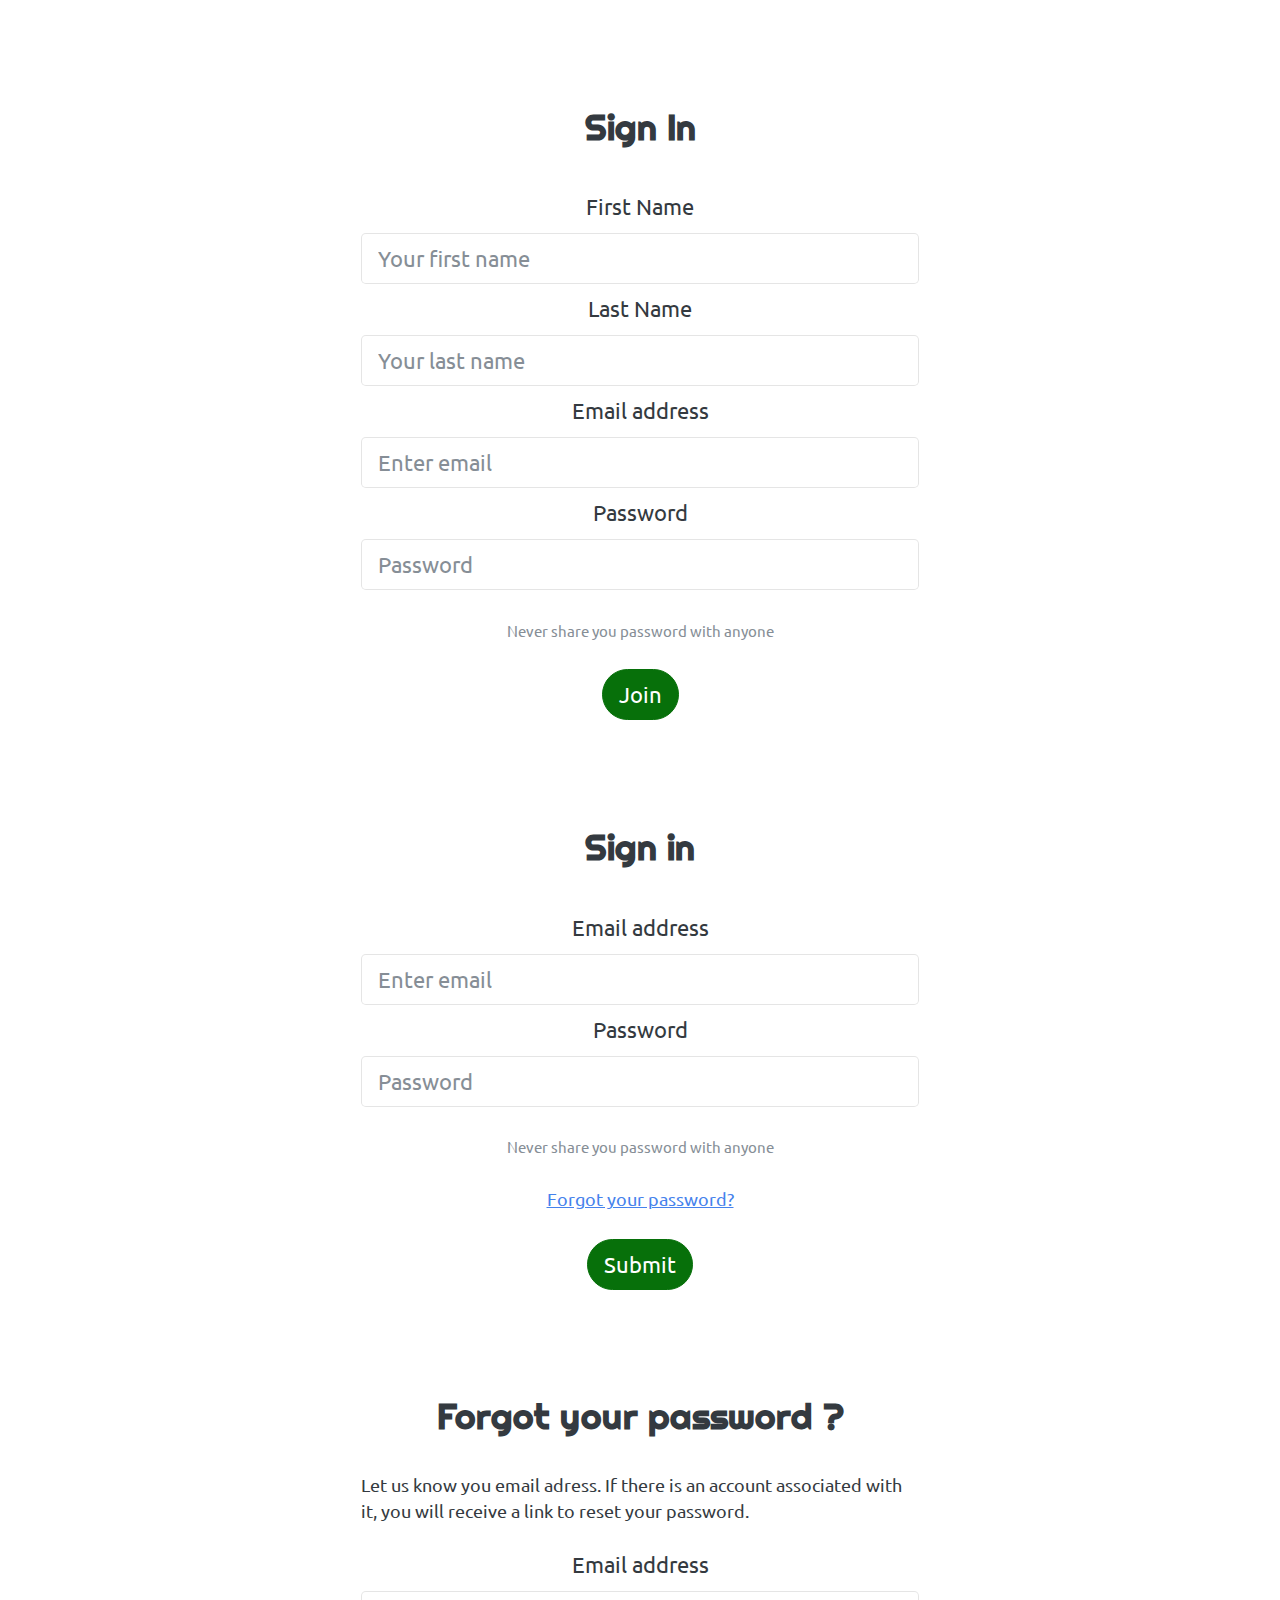
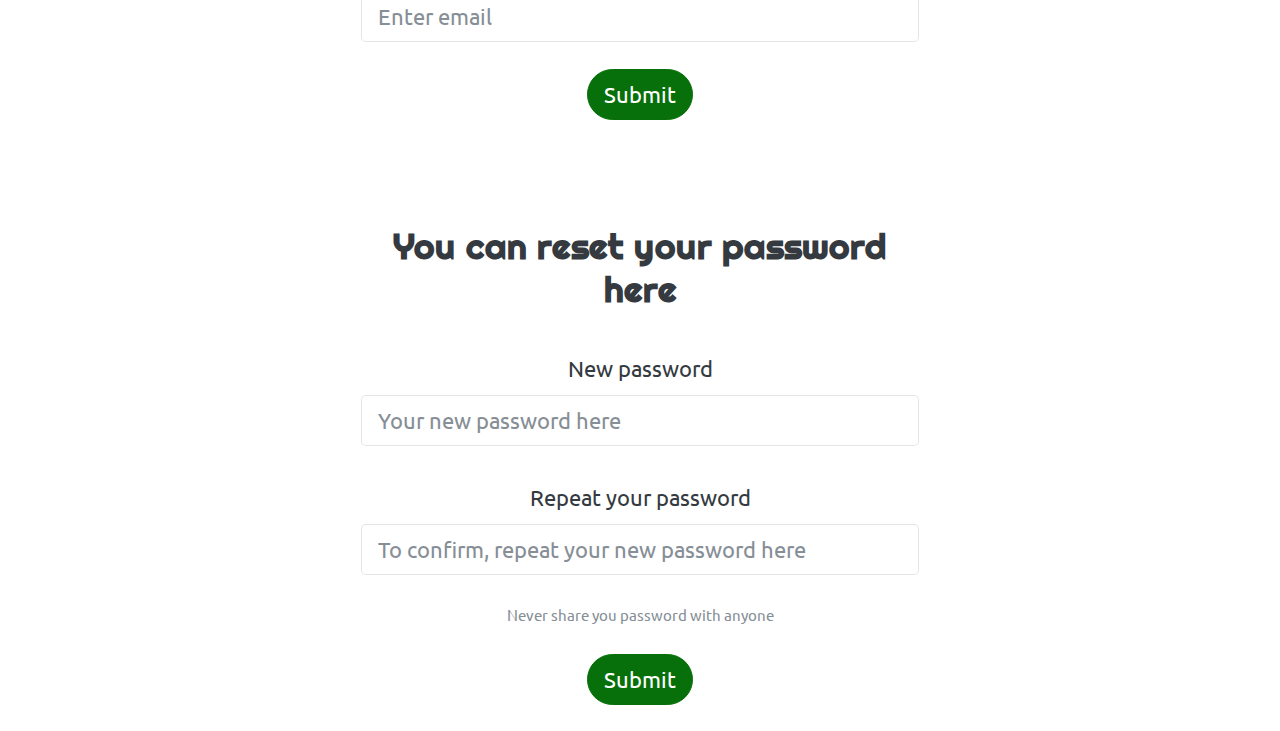
==== commit 1fb0a787: "Cards start" ====
--- a/authentification_form.html
+++ b/authentification_form.html
@@ -11,6 +11,35 @@
 <body>
     <div class="container h-100 text-center">
         <form class="w-50 mx-auto"><br><br><br><br>
+        <h2>Sign In</h2><br>
+          <fieldset>
+            <div class="form-group">
+              <label for="exampleInputFirstName1" class="form-control-lg">First Name</label>
+              <input type="text" class="form-control form-control-lg" id="exampleInputFirstName1" aria-describedby="emailHelp" placeholder="Your first name">
+            </div>
+            <div class="form-group">
+                <label for="exampleInputLastName1" class="form-control-lg">Last Name</label>
+                <input type="text" class="form-control form-control-lg" id="exampleInputLastName1" aria-describedby="emailHelp" placeholder="Your last name">
+            </div>
+              <div class="form-group">
+                <label for="exampleInputEmail1" class="form-control-lg">Email address</label>
+                <input type="email" class="form-control form-control-lg" id="exampleInputEmail1" aria-describedby="emailHelp" placeholder="Enter email">
+            </div>
+            <div class="form-group">
+              <label for="exampleInputPassword1" class="form-control-lg">Password</label>
+              <input type="password" class="form-control form-control-lg" id="exampleInputPassword1" placeholder="Password">
+            </br>
+              <small id="emailHelp" class="form-text text-muted">Never share you password with anyone</small>
+            </div>
+        </br>
+            <div class="form-group">
+            <button type="submit" class="btn btn-success btn-lg">Join</button>
+            </div>
+          </fieldset>
+        </form>
+      </div>
+    <div class="container h-100 text-center">
+        <form class="w-50 mx-auto"><br><br><br><br>
         <h2>Sign in</h2><br>
           <fieldset>
             <div class="form-group">
@@ -21,7 +50,7 @@
               <label for="exampleInputPassword1" class="form-control-lg">Password</label>
               <input type="password" class="form-control form-control-lg" id="exampleInputPassword1" placeholder="Password">
             </br>
-              <small id="emailHelp" class="form-text text-muted">We'll never share your password with anyone else.</small>
+              <small id="emailHelp" class="form-text text-muted">Never share you password with anyone</small>
             </div>
         </br>
             <div class="form-group">
@@ -33,7 +62,46 @@
             </div>
           </fieldset>
         </form>
-      </div>
+    </div>
+    <div class="container h-100">
+        <form class="w-50 mx-auto"><br><br><br><br>
+        <h2 class="text-center">Forgot your password ?</h2><br>
+        <p>Let us know you email adress. If there is an account associated with it, you will receive a link to reset your password.</p>
+          <fieldset class="text-center">
+            <div class="form-group">
+              <label for="exampleInputEmail1" class="form-control-lg">Email address</label>
+              <input type="email" class="form-control form-control-lg" id="exampleInputEmail1" aria-describedby="emailHelp" placeholder="Enter email">
+            </div>
+        </br>
+            <div class="form-group">
+            <button type="submit" class="btn btn-success btn-lg">Submit</button>
+            </div>
+          </fieldset>
+        </form>
+    </div>
+    <div class="container h-100 text-center">
+        <form class="w-50 mx-auto"><br><br><br><br>
+        <h2>You can reset your password here</h2><br>
+          <fieldset>
+            <div class="form-group">
+                <label for="exampleInputPassword1" class="form-control-lg">New password</label>
+                <input type="password" class="form-control form-control-lg" id="exampleInputPassword1" placeholder="Your new password here">
+              </br>
+            </div>
+            <div class="form-group">
+                <label for="exampleInputPassword1" class="form-control-lg">Repeat your password</label>
+                <input type="password" class="form-control form-control-lg" id="exampleInputPassword1" placeholder="To confirm, repeat your new password here">
+              </br>
+                <small id="emailHelp" class="form-text text-muted">Never share you password with anyone</small>
+            </div>
+        </br>
+            <div class="form-group">
+            <button type="submit" class="btn btn-success btn-lg">Submit</button>
+            </div>
+          </fieldset>
+        </form>
+        </br>
+    </div>
       <script src="https://code.jquery.com/jquery-3.5.1.slim.min.js" integrity="sha384-DfXdz2htPH0lsSSs5nCTpuj/zy4C+OGpamoFVy38MVBnE+IbbVYUew+OrCXaRkfj" crossorigin="anonymous"></script>
       <script src="https://cdn.jsdelivr.net/npm/bootstrap@4.5.3/dist/js/bootstrap.bundle.min.js" integrity="sha384-ho+j7jyWK8fNQe+A12Hb8AhRq26LrZ/JpcUGGOn+Y7RsweNrtN/tE3MoK7ZeZDyx" crossorigin="anonymous"></script>  
 </body>
--- a/style.css
+++ b/style.css
@@ -3140,20 +3140,20 @@
   }
   
   .btn-primary {
-    color: #fff;
-    background-color: #4582ec;
-    border-color: #4582ec;
+    color: #227C9D;
+    background-color: #ffc914;
+    border-color: #ffc914;
   }
   
   .btn-primary:hover {
-    color: #fff;
-    background-color: #3b6fc9;
+    color: #227C9D;
+    background-color: #cca110;
     border-color: #3768bd;
   }
   
   .btn-check:focus + .btn-primary, .btn-primary:focus {
-    color: #fff;
-    background-color: #3b6fc9;
+    color: #227C9D;
+    background-color: #cca110;
     border-color: #3768bd;
     box-shadow: 0 0 0 0.25rem rgba(97, 149, 239, 0.5);
   }
@@ -3161,7 +3161,7 @@
   .btn-check:checked + .btn-primary,
   .btn-check:active + .btn-primary, .btn-primary:active, .btn-primary.active,
   .show > .btn-primary.dropdown-toggle {
-    color: #fff;
+    color: #227C9D;
     background-color: #3768bd;
     border-color: #3462b1;
   }
@@ -3173,9 +3173,9 @@
   }
   
   .btn-primary:disabled, .btn-primary.disabled {
-    color: #fff;
-    background-color: #4582ec;
-    border-color: #4582ec;
+    color: #227C9D;
+    background-color: #ffc914;
+    border-color: #ffc914;
   }
   
   .btn-secondary {
